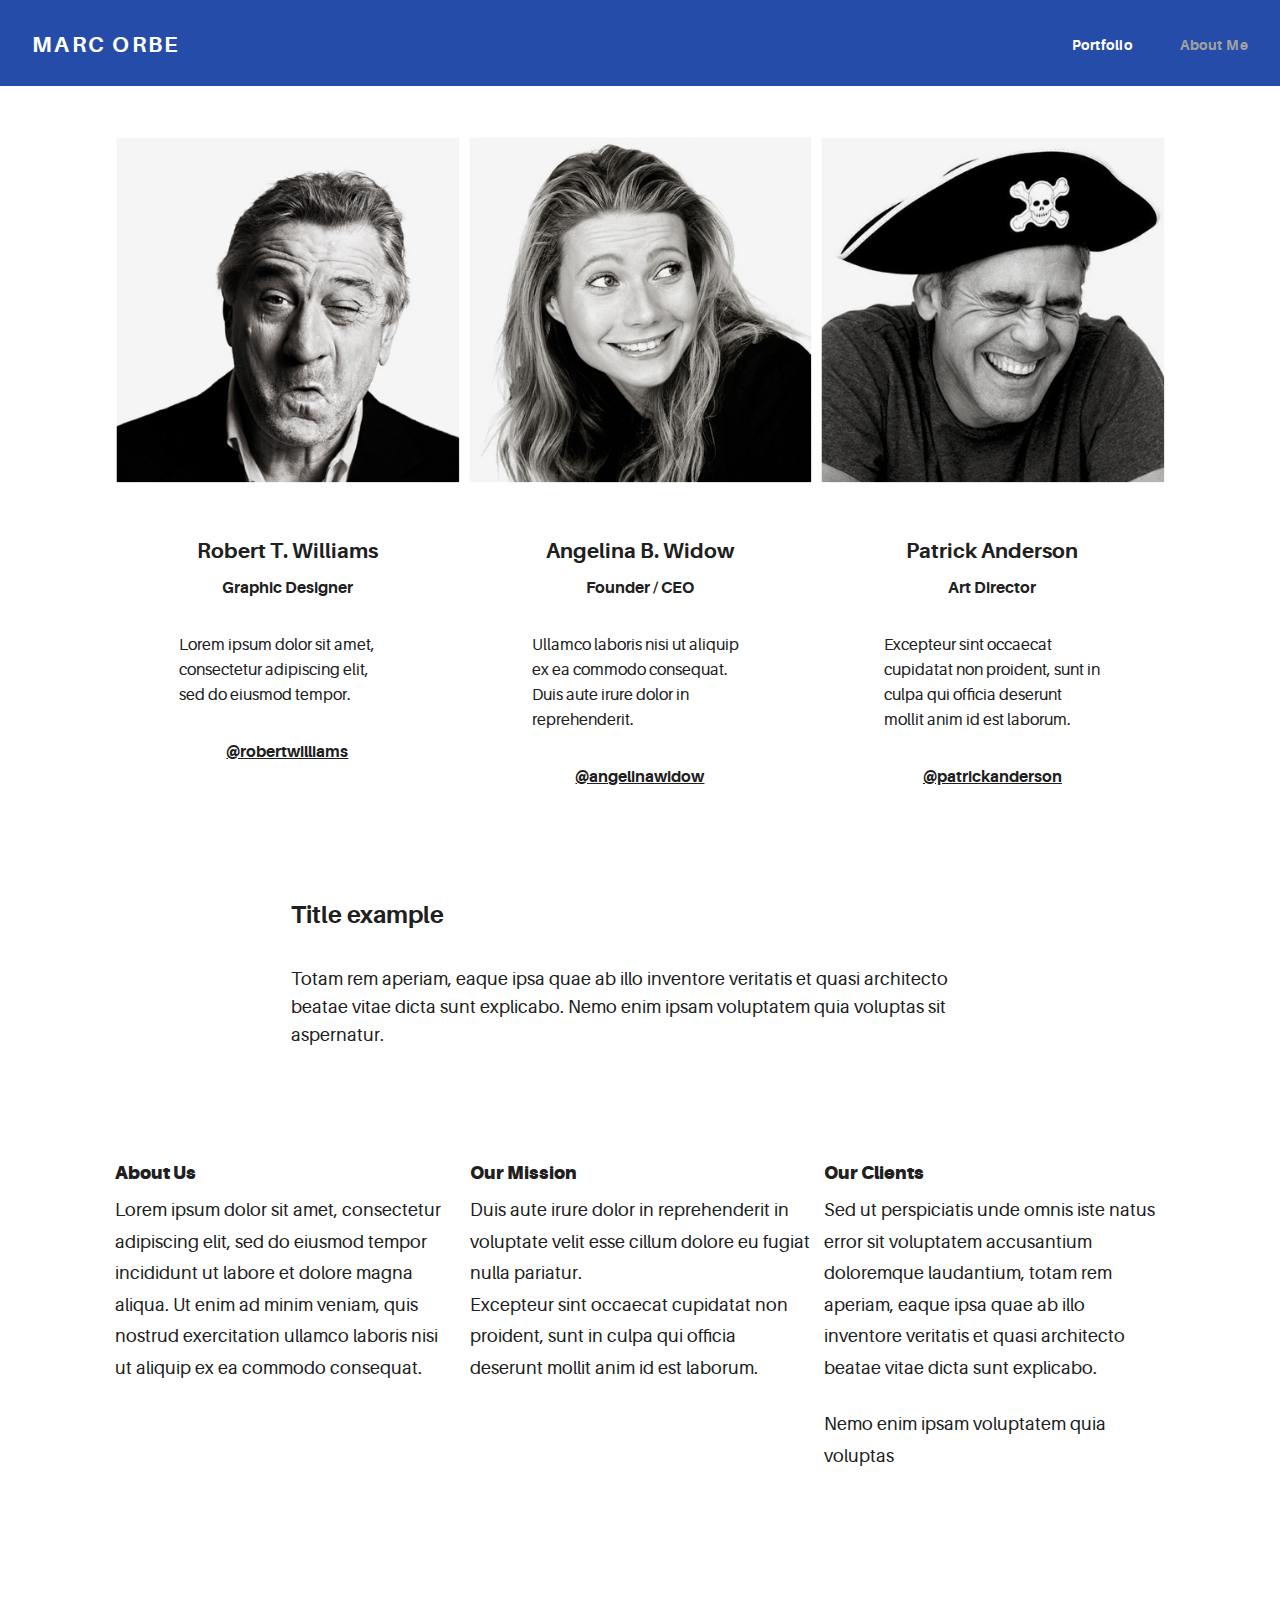
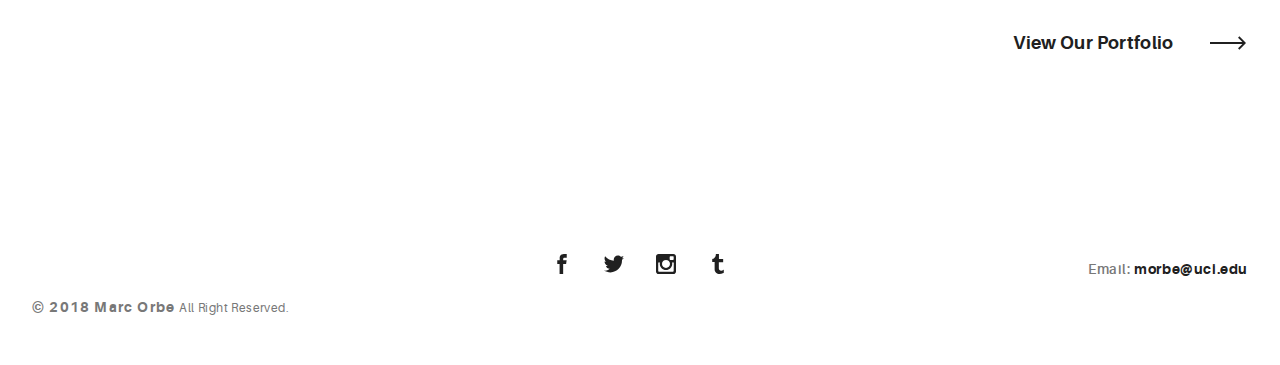
==== about-me.html @ 9903ba25 "bottom links" ====
<!DOCTYPE html>
<html>
  <head>
    <meta name="viewport" content="width=device-width, initial-scale=1.0">
    <meta charset="UTF-8">
    <title>Marc Orbe: UI/UX Designer</title>
    <link rel="icon" type="image/svg+xml" href="assets/img/urku-ico.svg">
    <link rel="stylesheet" href="assets/css/aurora-pack.min.css">
    <link rel="stylesheet" href="assets/css/aurora-theme-base.min.css">
    <link rel="stylesheet" href="assets/css/urku.css">
  </head>
  <body class="top-fixed">
    <header class="ae-container-fluid ae-container-fluid--full rk-header ">
      <input type="checkbox" id="mobile-menu" class="rk-mobile-menu">
      <label for="mobile-menu">
        <svg>
          <use xlink:href="assets/img/symbols.svg#bar"></use>
        </svg>
        <svg>
          <use xlink:href="assets/img/symbols.svg#bar"></use>
        </svg>
        <svg>
          <use xlink:href="assets/img/symbols.svg#bar"></use>
        </svg>
      </label>
      <div class="ae-container-fluid rk-topbar">
        <h1 class="rk-logo"><a href="index.html">Marc Orbe</sup></a></h1>
        <nav class="rk-navigation">
          <ul class="rk-menu">
            <li class="rk-menu__item"><a href="index.html" class="rk-menu__link">Portfolio</a>
            </li>
            
            <li class="active rk-menu__item"><a href="about-me.html" class="rk-menu__link">About Me</a>
            </li>

          
        </nav>
      </div>
    </header>
    <div class="ae-container-fluid ae-container-fluid--inner rk-main">
      <div class="ae-grid au-xs-ta-center au-mb-4">
        <div class="ae-grid__item item-lg-4 ae-kappa au-mb-3"><img src="assets/img/team-1.jpg" alt="" class="au-mb-3">
          <h5 class="ae-u-bolder au-mt-2">Robert T. Williams</h5>
          <p class="ae-u-bolder au-mb-3">Graphic Designer</p>
          <p class="au-lg-ta-left au-mb-3 au-pl-4 au-pr-4">Lorem ipsum dolor sit amet, consectetur adipiscing elit, sed do eiusmod tempor.</p><a href="#0" class="ae-u-bolder au-underline">@robertwilliams</a>
        </div>
        <div class="ae-grid__item item-lg-4 ae-kappa au-mb-3"><img src="assets/img/team-2.jpg" alt="" class="au-mb-3">
          <h5 class="ae-u-bolder au-mt-2">Angelina B. Widow</h5>
          <p class="ae-u-bolder au-mb-3">Founder / CEO</p>
          <p class="au-lg-ta-left au-mb-3 au-pl-4 au-pr-4">Ullamco laboris nisi ut aliquip ex ea commodo consequat. Duis aute irure dolor in reprehenderit.</p><a href="#0" class="ae-u-bolder au-underline">@angelinawidow</a>
        </div>
        <div class="ae-grid__item item-lg-4 ae-kappa au-mb-3"><img src="assets/img/team-3.jpg" alt="" class="au-mb-3">
          <h5 class="ae-u-bolder au-mt-2">Patrick Anderson</h5>
          <p class="ae-u-bolder au-mb-3">Art Director</p>
          <p class="au-lg-ta-left au-mb-3 au-pl-4 au-pr-4">Excepteur sint occaecat cupidatat non proident, sunt in culpa qui officia deserunt mollit anim id est laborum.</p><a href="#0" class="ae-u-bolder au-underline">@patrickanderson</a>
        </div>
      </div>
      <div class="ae-grid au-pt-2">
        <div class="ae-grid__item item-lg-8 item-lg--offset-2">
          <h4 class="ae-u-bolder">Title example</h4>
          <p>Totam rem aperiam, eaque ipsa quae ab illo inventore veritatis et quasi architecto beatae vitae dicta sunt explicabo. Nemo enim ipsam voluptatem quia voluptas sit aspernatur.</p>
        </div>
      </div>
      <div class="ae-grid ae-grid--alt au-xs-ptp-1">
        <div class="ae-grid__item--alt item-lg-4">
          <h6 class="ae-u-boldest">About Us</h6>
          <p class="au-lh-3">Lorem ipsum dolor sit amet, consectetur adipiscing elit, sed do eiusmod tempor incididunt ut labore et dolore magna aliqua. Ut enim ad minim veniam, quis nostrud exercitation ullamco laboris nisi ut aliquip ex ea commodo consequat. </p>
        </div>
        <div class="ae-grid__item--alt item-lg-4">
          <h6 class="ae-u-boldest">Our Mission</h6>
          <p class="au-lh-3">Duis aute irure dolor in reprehenderit in voluptate velit esse cillum dolore eu fugiat nulla pariatur. <br>Excepteur sint occaecat cupidatat non proident, sunt in culpa qui officia deserunt mollit anim id est laborum.</p>
        </div>
        <div class="ae-grid__item--alt item-lg-4">
          <h6 class="ae-u-boldest">Our Clients</h6>
          <p class="au-lh-3">Sed ut perspiciatis unde omnis iste natus error sit voluptatem accusantium doloremque laudantium, totam rem aperiam, eaque ipsa quae ab illo inventore veritatis et quasi architecto beatae vitae dicta sunt explicabo. </p>
          <p class="au-lh-3">Nemo enim ipsam voluptatem quia voluptas</p>
        </div>
      </div>
      <p class="au-flex au-pt-4 group-buttons"><a href="portfolio.html" class="au-mt-4 arrow-button arrow-button--right arrow-button--out">View Our Portfolio<span class="arrow-cont">
            <svg>
              <use xlink:href="assets/img/symbols.svg#arrow"></use>
            </svg></span></a></p>
    </div>
    <footer class="ae-container-fluid rk-footer ">
      <div class="ae-grid ae-grid--collapse">
        <div class="ae-grid__item item-lg-4 au-xs-ta-center au-lg-ta-left">
          <ul class="rk-menu rk-footer-menu">
            <li class="rk-menu__item"><a href="about-me.html" class="rk-menu__link">About Me</a>
            </li>
            <li class="rk-menu__item"><a href="contact.html" class="rk-menu__link">Contact</a>
            </li>
          </ul>
          <p class="rk-footer__text rk-footer__copy "> <span class="ae-u-bold">© </span><span class="ae-u-bolder">2018 Marc Orbe </span>All Right Reserved.</p>
        </div>
        <div class="ae-grid__item item-lg-4 au-xs-ta-center"><a href="#0" class="rk-social-btn ">
            <svg>
              <use xlink:href="assets/img/symbols.svg#icon-facebook"></use>
            </svg></a><a href="#0" class="rk-social-btn ">
            <svg>
              <use xlink:href="assets/img/symbols.svg#icon-twitter"></use>
            </svg></a><a href="#0" class="rk-social-btn ">
            <svg>
              <use xlink:href="assets/img/symbols.svg#icon-pinterest"></use>
            </svg></a><a href="#0" class="rk-social-btn ">
            <svg>
              <use xlink:href="assets/img/symbols.svg#icon-tumblr"></use>
            </svg></a></div>
        <div class="ae-grid__item item-lg-4 au-xs-ta-center au-lg-ta-right">
          <p class="rk-footer__text rk-footer__contact "> <span class="ae-u-bold">Email: </span><span class="ae-u-bolder"> <a href="#0" class="rk-dark-color ">morbe@uci.edu </a></span></p>
        </div>
      </div>
    </footer>
    <script src="assets/js/svg4everybody.min.js"></script>
    <script>svg4everybody();</script>
  </body>
</html>
---- assets/css/aurora-pack.min.css ----
.ae-container,.ae-container-fluid{margin-right:auto;margin-left:auto}hr,img{border:0}dfn,q,tfoot td{font-style:italic}pre,textarea{overflow:auto}td,textarea{vertical-align:top}.ae-container-fluid:after,.ae-container:after,.au-clearfix:after{clear:both}.au-xs-ta-left,caption,th{text-align:left}.ae-container-fluid:after,.ae-container-fluid:before,.ae-container:after,.ae-container:before{content:" ";display:table}html{box-sizing:border-box}*,:after,:before{box-sizing:inherit}.ae-container{padding-left:.25rem;padding-right:.25rem}@media (min-width:40em){.ae-container{max-width:40rem}}@media (min-width:52em){.ae-container{max-width:48.75rem}}@media (min-width:64em){.ae-container{max-width:62rem}}@media (min-width:75em){.ae-container{max-width:72.25rem}}@media (min-width:40em){.ae-container-fluid{max-width:88.88889em;width:95vw}.ae-container-fluid--inner{max-width:68.88889em;width:82vw}}.ae-container-fluid--full{max-width:100%;padding-left:0;padding-right:0;width:100%}@media (max-width:63.99em){.ae-container-fluid{padding-left:.25rem;padding-right:.25rem}}.ae-grid{display:-webkit-box;display:-webkit-flex;display:-ms-flexbox;display:flex;-webkit-flex-wrap:wrap;-ms-flex-wrap:wrap;flex-wrap:wrap;margin-left:-.25rem;margin-right:-.25rem}.ae-grid--alt{display:-webkit-box;display:-webkit-flex;display:-ms-flexbox;display:flex;-webkit-flex-wrap:wrap;-ms-flex-wrap:wrap;flex-wrap:wrap;margin-left:-.63832%;margin-right:-.63832%}@media (min-width:40em){.ae-grid--alt1{display:-webkit-box;display:-webkit-flex;display:-ms-flexbox;display:flex;-webkit-flex-wrap:wrap;-ms-flex-wrap:wrap;flex-wrap:wrap;margin-left:-7.65989%;margin-right:-7.65989%}.ae-grid--alt2,.ae-grid--alt3{display:-webkit-box;display:-webkit-flex;display:-ms-flexbox;-webkit-flex-wrap:wrap}.ae-grid--alt2{display:flex;-ms-flex-wrap:wrap;flex-wrap:wrap;margin-left:-3.82995%;margin-right:-3.82995%}.ae-grid--alt3{display:flex;-ms-flex-wrap:wrap;flex-wrap:wrap;margin-left:-2.5533%;margin-right:-2.5533%}.ae-grid--alt4,.ae-grid--alt5{display:-webkit-box;display:-webkit-flex;display:-ms-flexbox;-webkit-flex-wrap:wrap}.ae-grid--alt4{display:flex;-ms-flex-wrap:wrap;flex-wrap:wrap;margin-left:-1.91497%;margin-right:-1.91497%}.ae-grid--alt5{display:flex;-ms-flex-wrap:wrap;flex-wrap:wrap;margin-left:-1.53198%;margin-right:-1.53198%}.ae-grid--alt6,.ae-grid--alt7{display:-webkit-box;display:-webkit-flex;display:-ms-flexbox;-webkit-flex-wrap:wrap}.ae-grid--alt6{display:flex;-ms-flex-wrap:wrap;flex-wrap:wrap;margin-left:-1.27665%;margin-right:-1.27665%}.ae-grid--alt7{display:flex;-ms-flex-wrap:wrap;flex-wrap:wrap;margin-left:-1.09427%;margin-right:-1.09427%}.ae-grid--alt8,.ae-grid--alt9{display:-webkit-box;display:-webkit-flex;display:-ms-flexbox;-webkit-flex-wrap:wrap}.ae-grid--alt8{display:flex;-ms-flex-wrap:wrap;flex-wrap:wrap;margin-left:-.95749%;margin-right:-.95749%}.ae-grid--alt9{display:flex;-ms-flex-wrap:wrap;flex-wrap:wrap;margin-left:-.8511%;margin-right:-.8511%}.ae-grid--alt10{display:-webkit-box;display:-webkit-flex;display:-ms-flexbox;display:flex;-webkit-flex-wrap:wrap;-ms-flex-wrap:wrap;flex-wrap:wrap;margin-left:-.76599%;margin-right:-.76599%}}.ae-grid__item--alt{-webkit-box-flex:0;-webkit-flex:0 0 100%;-ms-flex:0 0 100%;flex:0 0 100%;min-height:1px;padding-left:.63832%;padding-right:.63832%;position:relative}@media (min-width:40em){.ae-grid__item--alt1{-webkit-box-flex:0;-webkit-flex:0 0 100%;-ms-flex:0 0 100%;flex:0 0 100%;min-height:1px;padding-left:7.65989%;padding-right:7.65989%;position:relative}.ae-grid__item--alt2{-webkit-box-flex:0;-webkit-flex:0 0 100%;-ms-flex:0 0 100%;flex:0 0 100%;min-height:1px;padding-left:3.82995%;padding-right:3.82995%;position:relative}.ae-grid__item--alt3{-webkit-box-flex:0;-webkit-flex:0 0 100%;-ms-flex:0 0 100%;flex:0 0 100%;min-height:1px;padding-left:2.5533%;padding-right:2.5533%;position:relative}.ae-grid__item--alt4,.ae-grid__item--alt5{-webkit-box-flex:0;min-height:1px;position:relative}.ae-grid__item--alt4{-webkit-flex:0 0 100%;-ms-flex:0 0 100%;flex:0 0 100%;padding-left:1.91497%;padding-right:1.91497%}.ae-grid__item--alt5{-webkit-flex:0 0 100%;-ms-flex:0 0 100%;flex:0 0 100%;padding-left:1.53198%;padding-right:1.53198%}.ae-grid__item--alt6{-webkit-box-flex:0;-webkit-flex:0 0 100%;-ms-flex:0 0 100%;flex:0 0 100%;min-height:1px;padding-left:1.27665%;padding-right:1.27665%;position:relative}.ae-grid__item--alt7{-webkit-box-flex:0;-webkit-flex:0 0 100%;-ms-flex:0 0 100%;flex:0 0 100%;min-height:1px;padding-left:1.09427%;padding-right:1.09427%;position:relative}.ae-grid__item--alt8,.ae-grid__item--alt9{-webkit-box-flex:0;min-height:1px;position:relative}.ae-grid__item--alt8{-webkit-flex:0 0 100%;-ms-flex:0 0 100%;flex:0 0 100%;padding-left:.95749%;padding-right:.95749%}.ae-grid__item--alt9{-webkit-flex:0 0 100%;-ms-flex:0 0 100%;flex:0 0 100%;padding-left:.8511%;padding-right:.8511%}.ae-grid__item--alt10{-webkit-box-flex:0;-webkit-flex:0 0 100%;-ms-flex:0 0 100%;flex:0 0 100%;min-height:1px;padding-left:.76599%;padding-right:.76599%;position:relative}}.ae-grid__item{-webkit-box-flex:0;-webkit-flex:0 0 100%;-ms-flex:0 0 100%;flex:0 0 100%;min-height:1px;padding-left:.25rem;padding-right:.25rem;position:relative;max-width:100%}.ae-grid--collapse>.ae-grid__item,.ae-grid--deepcollapse .ae-grid__item,.ae-grid__item--collapse{padding-left:0;padding-right:0}.item-xs--auto{-webkit-box-flex:1;-webkit-flex:1;-ms-flex:1;flex:1}.item-xs-1{-webkit-box-flex:0;-webkit-flex:0 0 8.33333%;-ms-flex:0 0 8.33333%;flex:0 0 8.33333%;max-width:8.33333%}.item-xs-2{-webkit-box-flex:0;-webkit-flex:0 0 16.66667%;-ms-flex:0 0 16.66667%;flex:0 0 16.66667%;max-width:16.66667%}.item-xs-3{-webkit-box-flex:0;-webkit-flex:0 0 25%;-ms-flex:0 0 25%;flex:0 0 25%;max-width:25%}.item-xs-4{-webkit-box-flex:0;-webkit-flex:0 0 33.33333%;-ms-flex:0 0 33.33333%;flex:0 0 33.33333%;max-width:33.33333%}.item-xs-5{-webkit-box-flex:0;-webkit-flex:0 0 41.66667%;-ms-flex:0 0 41.66667%;flex:0 0 41.66667%;max-width:41.66667%}.item-xs-6{-webkit-box-flex:0;-webkit-flex:0 0 50%;-ms-flex:0 0 50%;flex:0 0 50%;max-width:50%}.item-xs-7{-webkit-box-flex:0;-webkit-flex:0 0 58.33333%;-ms-flex:0 0 58.33333%;flex:0 0 58.33333%;max-width:58.33333%}.item-xs-8{-webkit-box-flex:0;-webkit-flex:0 0 66.66667%;-ms-flex:0 0 66.66667%;flex:0 0 66.66667%;max-width:66.66667%}.item-xs-9{-webkit-box-flex:0;-webkit-flex:0 0 75%;-ms-flex:0 0 75%;flex:0 0 75%;max-width:75%}.item-xs-10{-webkit-box-flex:0;-webkit-flex:0 0 83.33333%;-ms-flex:0 0 83.33333%;flex:0 0 83.33333%;max-width:83.33333%}.item-xs-11{-webkit-box-flex:0;-webkit-flex:0 0 91.66667%;-ms-flex:0 0 91.66667%;flex:0 0 91.66667%;max-width:91.66667%}.item-xs-12{-webkit-box-flex:0;-webkit-flex:0 0 100%;-ms-flex:0 0 100%;flex:0 0 100%;max-width:100%}.item-xs--pull-0{left:auto;right:auto}.item-xs--pull-1{left:auto;right:8.33333%}.item-xs--pull-2{left:auto;right:16.66667%}.item-xs--pull-3{left:auto;right:25%}.item-xs--pull-4{left:auto;right:33.33333%}.item-xs--pull-5{left:auto;right:41.66667%}.item-xs--pull-6{left:auto;right:50%}.item-xs--pull-7{left:auto;right:58.33333%}.item-xs--pull-8{left:auto;right:66.66667%}.item-xs--pull-9{left:auto;right:75%}.item-xs--pull-10{left:auto;right:83.33333%}.item-xs--pull-11{left:auto;right:91.66667%}.item-xs--pull-12{left:auto;right:100%}.item-xs--push-0{left:auto;right:auto}.item-xs--push-1{left:8.33333%;right:auto}.item-xs--push-2{left:16.66667%;right:auto}.item-xs--push-3{left:25%;right:auto}.item-xs--push-4{left:33.33333%;right:auto}.item-xs--push-5{left:41.66667%;right:auto}.item-xs--push-6{left:50%;right:auto}.item-xs--push-7{left:58.33333%;right:auto}.item-xs--push-8{left:66.66667%;right:auto}.item-xs--push-9{left:75%;right:auto}.item-xs--push-10{left:83.33333%;right:auto}.item-xs--push-11{left:91.66667%;right:auto}.item-xs--push-12{left:100%;right:auto}.item-xs--offset-0{margin-left:0}.item-xs--offset-1{margin-left:8.33333%}.item-xs--offset-2{margin-left:16.66667%}.item-xs--offset-3{margin-left:25%}.item-xs--offset-4{margin-left:33.33333%}.item-xs--offset-5{margin-left:41.66667%}.item-xs--offset-6{margin-left:50%}.item-xs--offset-7{margin-left:58.33333%}.item-xs--offset-8{margin-left:66.66667%}.item-xs--offset-9{margin-left:75%}.item-xs--offset-10{margin-left:83.33333%}.item-xs--offset-11{margin-left:91.66667%}.item-xs--offset-12{margin-left:100%}.item-xs--top{-webkit-align-self:flex-start;-ms-flex-item-align:start;align-self:flex-start}.item-xs--center{-webkit-align-self:center;-ms-flex-item-align:center;align-self:center}.item-xs--bottom{-webkit-align-self:flex-end;-ms-flex-item-align:end;align-self:flex-end}.items-xs--top{-webkit-box-align:start;-webkit-align-items:flex-start;-ms-flex-align:start;align-items:flex-start}.items-xs--center{-webkit-box-align:center;-webkit-align-items:center;-ms-flex-align:center;align-items:center}.items-xs--bottom{-webkit-box-align:end;-webkit-align-items:flex-end;-ms-flex-align:end;align-items:flex-end}.item-xs--start{-webkit-box-ordinal-group:0;-webkit-order:-1;-ms-flex-order:-1;order:-1}.item-xs--end{-webkit-box-ordinal-group:14;-webkit-order:13;-ms-flex-order:13;order:13}.item-xs--order-1{-webkit-box-ordinal-group:2;-webkit-order:1;-ms-flex-order:1;order:1}.item-xs--order-2{-webkit-box-ordinal-group:3;-webkit-order:2;-ms-flex-order:2;order:2}.item-xs--order-3{-webkit-box-ordinal-group:4;-webkit-order:3;-ms-flex-order:3;order:3}.item-xs--order-4{-webkit-box-ordinal-group:5;-webkit-order:4;-ms-flex-order:4;order:4}.item-xs--order-5{-webkit-box-ordinal-group:6;-webkit-order:5;-ms-flex-order:5;order:5}.item-xs--order-6{-webkit-box-ordinal-group:7;-webkit-order:6;-ms-flex-order:6;order:6}.item-xs--order-7{-webkit-box-ordinal-group:8;-webkit-order:7;-ms-flex-order:7;order:7}.item-xs--order-8{-webkit-box-ordinal-group:9;-webkit-order:8;-ms-flex-order:8;order:8}.item-xs--order-9{-webkit-box-ordinal-group:10;-webkit-order:9;-ms-flex-order:9;order:9}.item-xs--order-10{-webkit-box-ordinal-group:11;-webkit-order:10;-ms-flex-order:10;order:10}.item-xs--order-11{-webkit-box-ordinal-group:12;-webkit-order:11;-ms-flex-order:11;order:11}.item-xs--order-12{-webkit-box-ordinal-group:13;-webkit-order:12;-ms-flex-order:12;order:12}@media (min-width:40em){.item-sm--auto{-webkit-box-flex:1;-webkit-flex:1;-ms-flex:1;flex:1}.item-sm-1{-webkit-box-flex:0;-webkit-flex:0 0 8.33333%;-ms-flex:0 0 8.33333%;flex:0 0 8.33333%;max-width:8.33333%}.item-sm-2{-webkit-box-flex:0;-webkit-flex:0 0 16.66667%;-ms-flex:0 0 16.66667%;flex:0 0 16.66667%;max-width:16.66667%}.item-sm-3{-webkit-box-flex:0;-webkit-flex:0 0 25%;-ms-flex:0 0 25%;flex:0 0 25%;max-width:25%}.item-sm-4{-webkit-box-flex:0;-webkit-flex:0 0 33.33333%;-ms-flex:0 0 33.33333%;flex:0 0 33.33333%;max-width:33.33333%}.item-sm-5{-webkit-box-flex:0;-webkit-flex:0 0 41.66667%;-ms-flex:0 0 41.66667%;flex:0 0 41.66667%;max-width:41.66667%}.item-sm-6{-webkit-box-flex:0;-webkit-flex:0 0 50%;-ms-flex:0 0 50%;flex:0 0 50%;max-width:50%}.item-sm-7{-webkit-box-flex:0;-webkit-flex:0 0 58.33333%;-ms-flex:0 0 58.33333%;flex:0 0 58.33333%;max-width:58.33333%}.item-sm-8{-webkit-box-flex:0;-webkit-flex:0 0 66.66667%;-ms-flex:0 0 66.66667%;flex:0 0 66.66667%;max-width:66.66667%}.item-sm-9{-webkit-box-flex:0;-webkit-flex:0 0 75%;-ms-flex:0 0 75%;flex:0 0 75%;max-width:75%}.item-sm-10{-webkit-box-flex:0;-webkit-flex:0 0 83.33333%;-ms-flex:0 0 83.33333%;flex:0 0 83.33333%;max-width:83.33333%}.item-sm-11{-webkit-box-flex:0;-webkit-flex:0 0 91.66667%;-ms-flex:0 0 91.66667%;flex:0 0 91.66667%;max-width:91.66667%}.item-sm-12{-webkit-box-flex:0;-webkit-flex:0 0 100%;-ms-flex:0 0 100%;flex:0 0 100%;max-width:100%}.item-sm--pull-0{left:auto;right:auto}.item-sm--pull-1{left:auto;right:8.33333%}.item-sm--pull-2{left:auto;right:16.66667%}.item-sm--pull-3{left:auto;right:25%}.item-sm--pull-4{left:auto;right:33.33333%}.item-sm--pull-5{left:auto;right:41.66667%}.item-sm--pull-6{left:auto;right:50%}.item-sm--pull-7{left:auto;right:58.33333%}.item-sm--pull-8{left:auto;right:66.66667%}.item-sm--pull-9{left:auto;right:75%}.item-sm--pull-10{left:auto;right:83.33333%}.item-sm--pull-11{left:auto;right:91.66667%}.item-sm--pull-12{left:auto;right:100%}.item-sm--push-0{left:auto;right:auto}.item-sm--push-1{left:8.33333%;right:auto}.item-sm--push-2{left:16.66667%;right:auto}.item-sm--push-3{left:25%;right:auto}.item-sm--push-4{left:33.33333%;right:auto}.item-sm--push-5{left:41.66667%;right:auto}.item-sm--push-6{left:50%;right:auto}.item-sm--push-7{left:58.33333%;right:auto}.item-sm--push-8{left:66.66667%;right:auto}.item-sm--push-9{left:75%;right:auto}.item-sm--push-10{left:83.33333%;right:auto}.item-sm--push-11{left:91.66667%;right:auto}.item-sm--push-12{left:100%;right:auto}.item-sm--offset-0{margin-left:0}.item-sm--offset-1{margin-left:8.33333%}.item-sm--offset-2{margin-left:16.66667%}.item-sm--offset-3{margin-left:25%}.item-sm--offset-4{margin-left:33.33333%}.item-sm--offset-5{margin-left:41.66667%}.item-sm--offset-6{margin-left:50%}.item-sm--offset-7{margin-left:58.33333%}.item-sm--offset-8{margin-left:66.66667%}.item-sm--offset-9{margin-left:75%}.item-sm--offset-10{margin-left:83.33333%}.item-sm--offset-11{margin-left:91.66667%}.item-sm--offset-12{margin-left:100%}.item-sm--top{-webkit-align-self:flex-start;-ms-flex-item-align:start;align-self:flex-start}.item-sm--center{-webkit-align-self:center;-ms-flex-item-align:center;align-self:center}.item-sm--bottom{-webkit-align-self:flex-end;-ms-flex-item-align:end;align-self:flex-end}.items-sm--top{-webkit-box-align:start;-webkit-align-items:flex-start;-ms-flex-align:start;align-items:flex-start}.items-sm--center{-webkit-box-align:center;-webkit-align-items:center;-ms-flex-align:center;align-items:center}.items-sm--bottom{-webkit-box-align:end;-webkit-align-items:flex-end;-ms-flex-align:end;align-items:flex-end}.item-sm--start{-webkit-box-ordinal-group:0;-webkit-order:-1;-ms-flex-order:-1;order:-1}.item-sm--end{-webkit-box-ordinal-group:14;-webkit-order:13;-ms-flex-order:13;order:13}.item-sm--order-1{-webkit-box-ordinal-group:2;-webkit-order:1;-ms-flex-order:1;order:1}.item-sm--order-2{-webkit-box-ordinal-group:3;-webkit-order:2;-ms-flex-order:2;order:2}.item-sm--order-3{-webkit-box-ordinal-group:4;-webkit-order:3;-ms-flex-order:3;order:3}.item-sm--order-4{-webkit-box-ordinal-group:5;-webkit-order:4;-ms-flex-order:4;order:4}.item-sm--order-5{-webkit-box-ordinal-group:6;-webkit-order:5;-ms-flex-order:5;order:5}.item-sm--order-6{-webkit-box-ordinal-group:7;-webkit-order:6;-ms-flex-order:6;order:6}.item-sm--order-7{-webkit-box-ordinal-group:8;-webkit-order:7;-ms-flex-order:7;order:7}.item-sm--order-8{-webkit-box-ordinal-group:9;-webkit-order:8;-ms-flex-order:8;order:8}.item-sm--order-9{-webkit-box-ordinal-group:10;-webkit-order:9;-ms-flex-order:9;order:9}.item-sm--order-10{-webkit-box-ordinal-group:11;-webkit-order:10;-ms-flex-order:10;order:10}.item-sm--order-11{-webkit-box-ordinal-group:12;-webkit-order:11;-ms-flex-order:11;order:11}.item-sm--order-12{-webkit-box-ordinal-group:13;-webkit-order:12;-ms-flex-order:12;order:12}}@media (min-width:52em){.item-md--auto{-webkit-box-flex:1;-webkit-flex:1;-ms-flex:1;flex:1}.item-md-1{-webkit-box-flex:0;-webkit-flex:0 0 8.33333%;-ms-flex:0 0 8.33333%;flex:0 0 8.33333%;max-width:8.33333%}.item-md-2{-webkit-box-flex:0;-webkit-flex:0 0 16.66667%;-ms-flex:0 0 16.66667%;flex:0 0 16.66667%;max-width:16.66667%}.item-md-3{-webkit-box-flex:0;-webkit-flex:0 0 25%;-ms-flex:0 0 25%;flex:0 0 25%;max-width:25%}.item-md-4{-webkit-box-flex:0;-webkit-flex:0 0 33.33333%;-ms-flex:0 0 33.33333%;flex:0 0 33.33333%;max-width:33.33333%}.item-md-5{-webkit-box-flex:0;-webkit-flex:0 0 41.66667%;-ms-flex:0 0 41.66667%;flex:0 0 41.66667%;max-width:41.66667%}.item-md-6{-webkit-box-flex:0;-webkit-flex:0 0 50%;-ms-flex:0 0 50%;flex:0 0 50%;max-width:50%}.item-md-7{-webkit-box-flex:0;-webkit-flex:0 0 58.33333%;-ms-flex:0 0 58.33333%;flex:0 0 58.33333%;max-width:58.33333%}.item-md-8{-webkit-box-flex:0;-webkit-flex:0 0 66.66667%;-ms-flex:0 0 66.66667%;flex:0 0 66.66667%;max-width:66.66667%}.item-md-9{-webkit-box-flex:0;-webkit-flex:0 0 75%;-ms-flex:0 0 75%;flex:0 0 75%;max-width:75%}.item-md-10{-webkit-box-flex:0;-webkit-flex:0 0 83.33333%;-ms-flex:0 0 83.33333%;flex:0 0 83.33333%;max-width:83.33333%}.item-md-11{-webkit-box-flex:0;-webkit-flex:0 0 91.66667%;-ms-flex:0 0 91.66667%;flex:0 0 91.66667%;max-width:91.66667%}.item-md-12{-webkit-box-flex:0;-webkit-flex:0 0 100%;-ms-flex:0 0 100%;flex:0 0 100%;max-width:100%}.item-md--pull-0{left:auto;right:auto}.item-md--pull-1{left:auto;right:8.33333%}.item-md--pull-2{left:auto;right:16.66667%}.item-md--pull-3{left:auto;right:25%}.item-md--pull-4{left:auto;right:33.33333%}.item-md--pull-5{left:auto;right:41.66667%}.item-md--pull-6{left:auto;right:50%}.item-md--pull-7{left:auto;right:58.33333%}.item-md--pull-8{left:auto;right:66.66667%}.item-md--pull-9{left:auto;right:75%}.item-md--pull-10{left:auto;right:83.33333%}.item-md--pull-11{left:auto;right:91.66667%}.item-md--pull-12{left:auto;right:100%}.item-md--push-0{left:auto;right:auto}.item-md--push-1{left:8.33333%;right:auto}.item-md--push-2{left:16.66667%;right:auto}.item-md--push-3{left:25%;right:auto}.item-md--push-4{left:33.33333%;right:auto}.item-md--push-5{left:41.66667%;right:auto}.item-md--push-6{left:50%;right:auto}.item-md--push-7{left:58.33333%;right:auto}.item-md--push-8{left:66.66667%;right:auto}.item-md--push-9{left:75%;right:auto}.item-md--push-10{left:83.33333%;right:auto}.item-md--push-11{left:91.66667%;right:auto}.item-md--push-12{left:100%;right:auto}.item-md--offset-0{margin-left:0}.item-md--offset-1{margin-left:8.33333%}.item-md--offset-2{margin-left:16.66667%}.item-md--offset-3{margin-left:25%}.item-md--offset-4{margin-left:33.33333%}.item-md--offset-5{margin-left:41.66667%}.item-md--offset-6{margin-left:50%}.item-md--offset-7{margin-left:58.33333%}.item-md--offset-8{margin-left:66.66667%}.item-md--offset-9{margin-left:75%}.item-md--offset-10{margin-left:83.33333%}.item-md--offset-11{margin-left:91.66667%}.item-md--offset-12{margin-left:100%}.item-md--top{-webkit-align-self:flex-start;-ms-flex-item-align:start;align-self:flex-start}.item-md--center{-webkit-align-self:center;-ms-flex-item-align:center;align-self:center}.item-md--bottom{-webkit-align-self:flex-end;-ms-flex-item-align:end;align-self:flex-end}.items-md--top{-webkit-box-align:start;-webkit-align-items:flex-start;-ms-flex-align:start;align-items:flex-start}.items-md--center{-webkit-box-align:center;-webkit-align-items:center;-ms-flex-align:center;align-items:center}.items-md--bottom{-webkit-box-align:end;-webkit-align-items:flex-end;-ms-flex-align:end;align-items:flex-end}.item-md--start{-webkit-box-ordinal-group:0;-webkit-order:-1;-ms-flex-order:-1;order:-1}.item-md--end{-webkit-box-ordinal-group:14;-webkit-order:13;-ms-flex-order:13;order:13}.item-md--order-1{-webkit-box-ordinal-group:2;-webkit-order:1;-ms-flex-order:1;order:1}.item-md--order-2{-webkit-box-ordinal-group:3;-webkit-order:2;-ms-flex-order:2;order:2}.item-md--order-3{-webkit-box-ordinal-group:4;-webkit-order:3;-ms-flex-order:3;order:3}.item-md--order-4{-webkit-box-ordinal-group:5;-webkit-order:4;-ms-flex-order:4;order:4}.item-md--order-5{-webkit-box-ordinal-group:6;-webkit-order:5;-ms-flex-order:5;order:5}.item-md--order-6{-webkit-box-ordinal-group:7;-webkit-order:6;-ms-flex-order:6;order:6}.item-md--order-7{-webkit-box-ordinal-group:8;-webkit-order:7;-ms-flex-order:7;order:7}.item-md--order-8{-webkit-box-ordinal-group:9;-webkit-order:8;-ms-flex-order:8;order:8}.item-md--order-9{-webkit-box-ordinal-group:10;-webkit-order:9;-ms-flex-order:9;order:9}.item-md--order-10{-webkit-box-ordinal-group:11;-webkit-order:10;-ms-flex-order:10;order:10}.item-md--order-11{-webkit-box-ordinal-group:12;-webkit-order:11;-ms-flex-order:11;order:11}.item-md--order-12{-webkit-box-ordinal-group:13;-webkit-order:12;-ms-flex-order:12;order:12}}@media (min-width:64em){.item-lg--auto{-webkit-box-flex:1;-webkit-flex:1;-ms-flex:1;flex:1}.item-lg-1{-webkit-box-flex:0;-webkit-flex:0 0 8.33333%;-ms-flex:0 0 8.33333%;flex:0 0 8.33333%;max-width:8.33333%}.item-lg-2{-webkit-box-flex:0;-webkit-flex:0 0 16.66667%;-ms-flex:0 0 16.66667%;flex:0 0 16.66667%;max-width:16.66667%}.item-lg-3{-webkit-box-flex:0;-webkit-flex:0 0 25%;-ms-flex:0 0 25%;flex:0 0 25%;max-width:25%}.item-lg-4{-webkit-box-flex:0;-webkit-flex:0 0 33.33333%;-ms-flex:0 0 33.33333%;flex:0 0 33.33333%;max-width:33.33333%}.item-lg-5{-webkit-box-flex:0;-webkit-flex:0 0 41.66667%;-ms-flex:0 0 41.66667%;flex:0 0 41.66667%;max-width:41.66667%}.item-lg-6{-webkit-box-flex:0;-webkit-flex:0 0 50%;-ms-flex:0 0 50%;flex:0 0 50%;max-width:50%}.item-lg-7{-webkit-box-flex:0;-webkit-flex:0 0 58.33333%;-ms-flex:0 0 58.33333%;flex:0 0 58.33333%;max-width:58.33333%}.item-lg-8{-webkit-box-flex:0;-webkit-flex:0 0 66.66667%;-ms-flex:0 0 66.66667%;flex:0 0 66.66667%;max-width:66.66667%}.item-lg-9{-webkit-box-flex:0;-webkit-flex:0 0 75%;-ms-flex:0 0 75%;flex:0 0 75%;max-width:75%}.item-lg-10{-webkit-box-flex:0;-webkit-flex:0 0 83.33333%;-ms-flex:0 0 83.33333%;flex:0 0 83.33333%;max-width:83.33333%}.item-lg-11{-webkit-box-flex:0;-webkit-flex:0 0 91.66667%;-ms-flex:0 0 91.66667%;flex:0 0 91.66667%;max-width:91.66667%}.item-lg-12{-webkit-box-flex:0;-webkit-flex:0 0 100%;-ms-flex:0 0 100%;flex:0 0 100%;max-width:100%}.item-lg--pull-0{left:auto;right:auto}.item-lg--pull-1{left:auto;right:8.33333%}.item-lg--pull-2{left:auto;right:16.66667%}.item-lg--pull-3{left:auto;right:25%}.item-lg--pull-4{left:auto;right:33.33333%}.item-lg--pull-5{left:auto;right:41.66667%}.item-lg--pull-6{left:auto;right:50%}.item-lg--pull-7{left:auto;right:58.33333%}.item-lg--pull-8{left:auto;right:66.66667%}.item-lg--pull-9{left:auto;right:75%}.item-lg--pull-10{left:auto;right:83.33333%}.item-lg--pull-11{left:auto;right:91.66667%}.item-lg--pull-12{left:auto;right:100%}.item-lg--push-0{left:auto;right:auto}.item-lg--push-1{left:8.33333%;right:auto}.item-lg--push-2{left:16.66667%;right:auto}.item-lg--push-3{left:25%;right:auto}.item-lg--push-4{left:33.33333%;right:auto}.item-lg--push-5{left:41.66667%;right:auto}.item-lg--push-6{left:50%;right:auto}.item-lg--push-7{left:58.33333%;right:auto}.item-lg--push-8{left:66.66667%;right:auto}.item-lg--push-9{left:75%;right:auto}.item-lg--push-10{left:83.33333%;right:auto}.item-lg--push-11{left:91.66667%;right:auto}.item-lg--push-12{left:100%;right:auto}.item-lg--offset-0{margin-left:0}.item-lg--offset-1{margin-left:8.33333%}.item-lg--offset-2{margin-left:16.66667%}.item-lg--offset-3{margin-left:25%}.item-lg--offset-4{margin-left:33.33333%}.item-lg--offset-5{margin-left:41.66667%}.item-lg--offset-6{margin-left:50%}.item-lg--offset-7{margin-left:58.33333%}.item-lg--offset-8{margin-left:66.66667%}.item-lg--offset-9{margin-left:75%}.item-lg--offset-10{margin-left:83.33333%}.item-lg--offset-11{margin-left:91.66667%}.item-lg--offset-12{margin-left:100%}.item-lg--top{-webkit-align-self:flex-start;-ms-flex-item-align:start;align-self:flex-start}.item-lg--center{-webkit-align-self:center;-ms-flex-item-align:center;align-self:center}.item-lg--bottom{-webkit-align-self:flex-end;-ms-flex-item-align:end;align-self:flex-end}.items-lg--top{-webkit-box-align:start;-webkit-align-items:flex-start;-ms-flex-align:start;align-items:flex-start}.items-lg--center{-webkit-box-align:center;-webkit-align-items:center;-ms-flex-align:center;align-items:center}.items-lg--bottom{-webkit-box-align:end;-webkit-align-items:flex-end;-ms-flex-align:end;align-items:flex-end}.item-lg--start{-webkit-box-ordinal-group:0;-webkit-order:-1;-ms-flex-order:-1;order:-1}.item-lg--end{-webkit-box-ordinal-group:14;-webkit-order:13;-ms-flex-order:13;order:13}.item-lg--order-1{-webkit-box-ordinal-group:2;-webkit-order:1;-ms-flex-order:1;order:1}.item-lg--order-2{-webkit-box-ordinal-group:3;-webkit-order:2;-ms-flex-order:2;order:2}.item-lg--order-3{-webkit-box-ordinal-group:4;-webkit-order:3;-ms-flex-order:3;order:3}.item-lg--order-4{-webkit-box-ordinal-group:5;-webkit-order:4;-ms-flex-order:4;order:4}.item-lg--order-5{-webkit-box-ordinal-group:6;-webkit-order:5;-ms-flex-order:5;order:5}.item-lg--order-6{-webkit-box-ordinal-group:7;-webkit-order:6;-ms-flex-order:6;order:6}.item-lg--order-7{-webkit-box-ordinal-group:8;-webkit-order:7;-ms-flex-order:7;order:7}.item-lg--order-8{-webkit-box-ordinal-group:9;-webkit-order:8;-ms-flex-order:8;order:8}.item-lg--order-9{-webkit-box-ordinal-group:10;-webkit-order:9;-ms-flex-order:9;order:9}.item-lg--order-10{-webkit-box-ordinal-group:11;-webkit-order:10;-ms-flex-order:10;order:10}.item-lg--order-11{-webkit-box-ordinal-group:12;-webkit-order:11;-ms-flex-order:11;order:11}.item-lg--order-12{-webkit-box-ordinal-group:13;-webkit-order:12;-ms-flex-order:12;order:12}}@media (min-width:75em){.item-xl--auto{-webkit-box-flex:1;-webkit-flex:1;-ms-flex:1;flex:1}.item-xl-1{-webkit-box-flex:0;-webkit-flex:0 0 8.33333%;-ms-flex:0 0 8.33333%;flex:0 0 8.33333%;max-width:8.33333%}.item-xl-2{-webkit-box-flex:0;-webkit-flex:0 0 16.66667%;-ms-flex:0 0 16.66667%;flex:0 0 16.66667%;max-width:16.66667%}.item-xl-3{-webkit-box-flex:0;-webkit-flex:0 0 25%;-ms-flex:0 0 25%;flex:0 0 25%;max-width:25%}.item-xl-4{-webkit-box-flex:0;-webkit-flex:0 0 33.33333%;-ms-flex:0 0 33.33333%;flex:0 0 33.33333%;max-width:33.33333%}.item-xl-5{-webkit-box-flex:0;-webkit-flex:0 0 41.66667%;-ms-flex:0 0 41.66667%;flex:0 0 41.66667%;max-width:41.66667%}.item-xl-6{-webkit-box-flex:0;-webkit-flex:0 0 50%;-ms-flex:0 0 50%;flex:0 0 50%;max-width:50%}.item-xl-7{-webkit-box-flex:0;-webkit-flex:0 0 58.33333%;-ms-flex:0 0 58.33333%;flex:0 0 58.33333%;max-width:58.33333%}.item-xl-8{-webkit-box-flex:0;-webkit-flex:0 0 66.66667%;-ms-flex:0 0 66.66667%;flex:0 0 66.66667%;max-width:66.66667%}.item-xl-9{-webkit-box-flex:0;-webkit-flex:0 0 75%;-ms-flex:0 0 75%;flex:0 0 75%;max-width:75%}.item-xl-10{-webkit-box-flex:0;-webkit-flex:0 0 83.33333%;-ms-flex:0 0 83.33333%;flex:0 0 83.33333%;max-width:83.33333%}.item-xl-11{-webkit-box-flex:0;-webkit-flex:0 0 91.66667%;-ms-flex:0 0 91.66667%;flex:0 0 91.66667%;max-width:91.66667%}.item-xl-12{-webkit-box-flex:0;-webkit-flex:0 0 100%;-ms-flex:0 0 100%;flex:0 0 100%;max-width:100%}.item-xl--pull-0{left:auto;right:auto}.item-xl--pull-1{left:auto;right:8.33333%}.item-xl--pull-2{left:auto;right:16.66667%}.item-xl--pull-3{left:auto;right:25%}.item-xl--pull-4{left:auto;right:33.33333%}.item-xl--pull-5{left:auto;right:41.66667%}.item-xl--pull-6{left:auto;right:50%}.item-xl--pull-7{left:auto;right:58.33333%}.item-xl--pull-8{left:auto;right:66.66667%}.item-xl--pull-9{left:auto;right:75%}.item-xl--pull-10{left:auto;right:83.33333%}.item-xl--pull-11{left:auto;right:91.66667%}.item-xl--pull-12{left:auto;right:100%}.item-xl--push-0{left:auto;right:auto}.item-xl--push-1{left:8.33333%;right:auto}.item-xl--push-2{left:16.66667%;right:auto}.item-xl--push-3{left:25%;right:auto}.item-xl--push-4{left:33.33333%;right:auto}.item-xl--push-5{left:41.66667%;right:auto}.item-xl--push-6{left:50%;right:auto}.item-xl--push-7{left:58.33333%;right:auto}.item-xl--push-8{left:66.66667%;right:auto}.item-xl--push-9{left:75%;right:auto}.item-xl--push-10{left:83.33333%;right:auto}.item-xl--push-11{left:91.66667%;right:auto}.item-xl--push-12{left:100%;right:auto}.item-xl--offset-0{margin-left:0}.item-xl--offset-1{margin-left:8.33333%}.item-xl--offset-2{margin-left:16.66667%}.item-xl--offset-3{margin-left:25%}.item-xl--offset-4{margin-left:33.33333%}.item-xl--offset-5{margin-left:41.66667%}.item-xl--offset-6{margin-left:50%}.item-xl--offset-7{margin-left:58.33333%}.item-xl--offset-8{margin-left:66.66667%}.item-xl--offset-9{margin-left:75%}.item-xl--offset-10{margin-left:83.33333%}.item-xl--offset-11{margin-left:91.66667%}.item-xl--offset-12{margin-left:100%}.item-xl--top{-webkit-align-self:flex-start;-ms-flex-item-align:start;align-self:flex-start}.item-xl--center{-webkit-align-self:center;-ms-flex-item-align:center;align-self:center}.item-xl--bottom{-webkit-align-self:flex-end;-ms-flex-item-align:end;align-self:flex-end}.items-xl--top{-webkit-box-align:start;-webkit-align-items:flex-start;-ms-flex-align:start;align-items:flex-start}.items-xl--center{-webkit-box-align:center;-webkit-align-items:center;-ms-flex-align:center;align-items:center}.items-xl--bottom{-webkit-box-align:end;-webkit-align-items:flex-end;-ms-flex-align:end;align-items:flex-end}.item-xl--start{-webkit-box-ordinal-group:0;-webkit-order:-1;-ms-flex-order:-1;order:-1}.item-xl--end{-webkit-box-ordinal-group:14;-webkit-order:13;-ms-flex-order:13;order:13}.item-xl--order-1{-webkit-box-ordinal-group:2;-webkit-order:1;-ms-flex-order:1;order:1}.item-xl--order-2{-webkit-box-ordinal-group:3;-webkit-order:2;-ms-flex-order:2;order:2}.item-xl--order-3{-webkit-box-ordinal-group:4;-webkit-order:3;-ms-flex-order:3;order:3}.item-xl--order-4{-webkit-box-ordinal-group:5;-webkit-order:4;-ms-flex-order:4;order:4}.item-xl--order-5{-webkit-box-ordinal-group:6;-webkit-order:5;-ms-flex-order:5;order:5}.item-xl--order-6{-webkit-box-ordinal-group:7;-webkit-order:6;-ms-flex-order:6;order:6}.item-xl--order-7{-webkit-box-ordinal-group:8;-webkit-order:7;-ms-flex-order:7;order:7}.item-xl--order-8{-webkit-box-ordinal-group:9;-webkit-order:8;-ms-flex-order:8;order:8}.item-xl--order-9{-webkit-box-ordinal-group:10;-webkit-order:9;-ms-flex-order:9;order:9}.item-xl--order-10{-webkit-box-ordinal-group:11;-webkit-order:10;-ms-flex-order:10;order:10}.item-xl--order-11{-webkit-box-ordinal-group:12;-webkit-order:11;-ms-flex-order:11;order:11}.item-xl--order-12{-webkit-box-ordinal-group:13;-webkit-order:12;-ms-flex-order:12;order:12}}.au-mw-full,img,table{max-width:100%}.ae-masonry{-webkit-column-gap:.5rem;-moz-column-gap:.5rem;column-gap:.5rem}.ae-masonry__item{display:inline-block;margin:0 0 .125rem;width:100%}.ae-grid--collapse,.ae-grid--deepcollapse,.ae-grid--deepcollapse .ae-grid{margin-left:0;margin-right:0}.ae-masonry-xs-1{-webkit-column-count:1;-moz-column-count:1;column-count:1}.ae-masonry-xs-2{-webkit-column-count:2;-moz-column-count:2;column-count:2}.ae-masonry-xs-3{-webkit-column-count:3;-moz-column-count:3;column-count:3}.ae-masonry-xs-4{-webkit-column-count:4;-moz-column-count:4;column-count:4}.ae-masonry-xs-5{-webkit-column-count:5;-moz-column-count:5;column-count:5}.ae-masonry-xs-6{-webkit-column-count:6;-moz-column-count:6;column-count:6}.ae-masonry-xs-7{-webkit-column-count:7;-moz-column-count:7;column-count:7}.ae-masonry-xs-8{-webkit-column-count:8;-moz-column-count:8;column-count:8}.ae-masonry-xs-9{-webkit-column-count:9;-moz-column-count:9;column-count:9}.ae-masonry-xs-10{-webkit-column-count:10;-moz-column-count:10;column-count:10}.ae-masonry-xs-11{-webkit-column-count:11;-moz-column-count:11;column-count:11}.ae-masonry-xs-12{-webkit-column-count:12;-moz-column-count:12;column-count:12}.ae-grid--reverse{-webkit-box-orient:horizontal;-webkit-box-direction:reverse;-webkit-flex-direction:row-reverse;-ms-flex-direction:row-reverse;flex-direction:row-reverse}.ae-grid--column{-webkit-box-orient:vertical;-webkit-box-direction:normal;-webkit-flex-direction:column;-ms-flex-direction:column;flex-direction:column}.ae-grid--column-reverse{-webkit-box-orient:vertical;-webkit-box-direction:reverse;-webkit-flex-direction:column-reverse;-ms-flex-direction:column-reverse;flex-direction:column-reverse}.ae-grid--column,.ae-grid--column-reverse{margin-bottom:-.25rem;margin-top:-.25rem}p,pre{margin-top:0}.ae-grid--column-reverse>.ae-grid__item,.ae-grid--column>.ae-grid__item{-webkit-box-flex:0;-webkit-flex:none;-ms-flex:none;flex:none;padding-bottom:.25rem;padding-top:.25rem}.ae-grid--deep-equal-height .ae-grid__item,.ae-grid--equal-height .ae-grid__item{display:-webkit-box;display:-webkit-flex;display:-ms-flexbox;display:flex}.ae-grid--deep-equal-height .ae-grid,.ae-grid--deep-equal-height .ae-grid__item,.ae-grid--equal-height .ae-grid{-webkit-box-flex:1;-webkit-flex:1;-ms-flex:1;flex:1}body{background-color:#fff;color:#202020;font-family:"Helvetica Neue",Helvetica,Arial,sans-serif;font-size:1.125rem;line-height:1.5}h1,h2,h3,h4,h5,h6{font-family:inherit;font-weight:500;line-height:1.2;margin:0 0 .75rem}p{margin-bottom:1.125rem}h1{font-size:2.95312rem}h2{font-size:2.25rem}h3{font-size:1.96875rem}h4{font-size:1.5rem}h5{font-size:1.3125rem}h6{font-size:1.125rem}a{color:#1d8acb;text-decoration:none}.au-underline,a:hover{text-decoration:underline}em{color:#fd6d5e}b,strong{font-weight:700}hr{border-top:1px solid #e7e7e7;margin:1rem 0}small{font-size:80%}code,pre{background-color:#fafafa;font-size:75%}ins,mark{background-color:#ffa;padding:.1em .2em}abbr[title]{border-bottom:1px dotted}blockquote{border-left:5px solid #e7e7e7;padding-left:.75rem}code,kbd,pre,samp{font-family:Menlo,Monaco,Consolas,"Courier New",monospace}code{color:#d05;padding:.2rem .4rem}pre{margin-bottom:1rem;padding:.75rem 1rem}pre code{background-color:transparent;color:inherit;font-size:inherit;padding:0}.ae-table--hover tbody tr:hover,.ae-table--strips tbody tr:nth-of-type(odd){background-color:#fafafa}.ae-alfa{font-size:3.375rem}.ae-beta{font-size:2.95312rem}.ae-gamma{font-size:2.53125rem}.ae-delta{font-size:2.25rem}.ae-epsilon{font-size:1.96875rem}.ae-zeta{font-size:1.6875rem}.ae-eta{font-size:1.5rem}.ae-theta{font-size:1.3125rem}.ae-iota{font-size:1.125rem}.ae-kappa{font-size:1rem}.ae-lambda{font-size:.875rem}.ae-mi{font-size:.75rem}.ae-ni{font-size:.66667rem}.ae-u-regular{font-weight:400}.ae-u-bold{font-weight:500}.ae-u-bolder{font-weight:700}.ae-u-boldest{font-weight:900}img{height:auto}table{border-collapse:collapse;border-spacing:0;width:100%}th{vertical-align:bottom}td,th{line-height:inherit;padding:.25rem 1rem}caption{color:#e7e7e7;font-size:1rem}fieldset,input,optgroup,select,textarea{color:inherit;font:inherit;font-size:1rem;margin:0}fieldset:disabled,input:disabled,optgroup:disabled,select:disabled,textarea:disabled{opacity:.65;pointer-events:none}input[type=password],input[type=search],input[type=tel],input[type=time],input[type=url],input[type=week],input[type=text],input[type=date],input[type=datetime],input[type=datetime-local],input[type=email],input[type=month],input[type=number]{border:.0625rem solid #e7e7e7;line-height:1.5;padding:.325rem .75rem;vertical-align:middle}label{padding-bottom:.325rem;padding-top:.325rem}select{border-radius:0;height:2.275rem;text-transform:none;vertical-align:middle}fieldset,select[multiple],select[size],textarea{border:.0625rem solid #e7e7e7}select[multiple],select[size]{height:auto;padding:.325rem .75rem}fieldset{margin:0 2px;padding:.35em .625em .75em}legend{border:0;padding:0}textarea{padding:.325rem .75rem}.ae-list--lines li:nth-child(n+2),.ae-list--strips li:first-child{border-top:1px solid #e7e7e7}.ae-table{margin-bottom:.75rem}.ae-table td,.ae-table th{border-bottom-color:#e7e7e7;border-bottom-style:solid}.ae-table td{border-bottom-width:1px}.ae-table th{border-bottom-width:2px}.ae-table tfoot td{color:#858585}.ae-table--hover tbody tr{-webkit-transition:background-color 250ms;transition:background-color 250ms}.ae-table--hover.ae-table--strips tbody tr:hover{background-color:#ededed}.ae-table--borders{border:1px solid #e7e7e7;border-bottom:0}.ae-table--borders td,.ae-table--borders th{border-right:1px solid #e7e7e7}.ae-table--borders td:last-child,.ae-table--borders th:last-child{border-right:0}@media (max-width:39.99em){.ae-table--responsive.ae-table--borders td{border-right:0}.ae-table--responsive td{display:block}.ae-table--responsive td:before{content:attr(data-th) " ";display:block;font-weight:500}.ae-table--responsive th{display:none}}.ae-list{list-style:none;padding-left:0}.ae-list ol,.ae-list ul{list-style:none;padding-left:1rem}.ae-list--lines li,.ae-list--strips li{padding:.275rem .35rem}.ae-list--strips li{border-bottom:1px solid #e7e7e7}.ae-list--strips li:nth-of-type(odd){background-color:#fafafa}.ae-form--full fieldset,.ae-form--full input:not([type=checkbox]):not([type=radio]),.ae-form--full select,.ae-form--full textarea{display:block;margin-bottom:.5rem;width:100%}.ae-form--full label input{display:inline-block}.ae-form--sm fieldset,.ae-form--sm input,.ae-form--sm label,.ae-form--sm optgroup,.ae-form--sm select,.ae-form--sm textarea{font-size:.75rem}.ae-form--sm select{height:1.9rem}.ae-form--lg fieldset,.ae-form--lg input,.ae-form--lg label,.ae-form--lg optgroup,.ae-form--lg select,.ae-form--lg textarea{font-size:1.25rem}.ae-form--lg select{height:2.65rem}.ae-input--sm{font-size:.75rem}select.ae-input--sm{height:1.9rem}.ae-input--lg{font-size:1.25rem}select.ae-input--lg{height:2.65rem}.au-inline{display:inline}.au-inline-block{display:inline-block}.au-block{display:block}.au-table{display:table}.au-table-cell{display:table-cell}.au-flex{display:-webkit-box;display:-webkit-flex;display:-ms-flexbox;display:flex}.au-inline-flex{display:-webkit-inline-box;display:-webkit-inline-flex;display:-ms-inline-flexbox;display:inline-flex}.au-none{display:none}.au-xs-inline{display:inline}.au-xs-inline-block{display:inline-block}.au-xs-block{display:block}.au-xs-table{display:table}.au-xs-table-cell{display:table-cell}.au-xs-flex{display:-webkit-box;display:-webkit-flex;display:-ms-flexbox;display:flex}.au-xs-inline-flex{display:-webkit-inline-box;display:-webkit-inline-flex;display:-ms-inline-flexbox;display:inline-flex}.au-xs-none{display:none}@media (min-width:40em){.ae-masonry-sm-1{-webkit-column-count:1;-moz-column-count:1;column-count:1}.ae-masonry-sm-2{-webkit-column-count:2;-moz-column-count:2;column-count:2}.ae-masonry-sm-3{-webkit-column-count:3;-moz-column-count:3;column-count:3}.ae-masonry-sm-4{-webkit-column-count:4;-moz-column-count:4;column-count:4}.ae-masonry-sm-5{-webkit-column-count:5;-moz-column-count:5;column-count:5}.ae-masonry-sm-6{-webkit-column-count:6;-moz-column-count:6;column-count:6}.ae-masonry-sm-7{-webkit-column-count:7;-moz-column-count:7;column-count:7}.ae-masonry-sm-8{-webkit-column-count:8;-moz-column-count:8;column-count:8}.ae-masonry-sm-9{-webkit-column-count:9;-moz-column-count:9;column-count:9}.ae-masonry-sm-10{-webkit-column-count:10;-moz-column-count:10;column-count:10}.ae-masonry-sm-11{-webkit-column-count:11;-moz-column-count:11;column-count:11}.ae-masonry-sm-12{-webkit-column-count:12;-moz-column-count:12;column-count:12}.au-sm-inline{display:inline}.au-sm-inline-block{display:inline-block}.au-sm-block{display:block}.au-sm-table{display:table}.au-sm-table-cell{display:table-cell}.au-sm-flex{display:-webkit-box;display:-webkit-flex;display:-ms-flexbox;display:flex}.au-sm-inline-flex{display:-webkit-inline-box;display:-webkit-inline-flex;display:-ms-inline-flexbox;display:inline-flex}.au-sm-none{display:none}}@media (min-width:52em){.ae-masonry-md-1{-webkit-column-count:1;-moz-column-count:1;column-count:1}.ae-masonry-md-2{-webkit-column-count:2;-moz-column-count:2;column-count:2}.ae-masonry-md-3{-webkit-column-count:3;-moz-column-count:3;column-count:3}.ae-masonry-md-4{-webkit-column-count:4;-moz-column-count:4;column-count:4}.ae-masonry-md-5{-webkit-column-count:5;-moz-column-count:5;column-count:5}.ae-masonry-md-6{-webkit-column-count:6;-moz-column-count:6;column-count:6}.ae-masonry-md-7{-webkit-column-count:7;-moz-column-count:7;column-count:7}.ae-masonry-md-8{-webkit-column-count:8;-moz-column-count:8;column-count:8}.ae-masonry-md-9{-webkit-column-count:9;-moz-column-count:9;column-count:9}.ae-masonry-md-10{-webkit-column-count:10;-moz-column-count:10;column-count:10}.ae-masonry-md-11{-webkit-column-count:11;-moz-column-count:11;column-count:11}.ae-masonry-md-12{-webkit-column-count:12;-moz-column-count:12;column-count:12}.au-md-inline{display:inline}.au-md-inline-block{display:inline-block}.au-md-block{display:block}.au-md-table{display:table}.au-md-table-cell{display:table-cell}.au-md-flex{display:-webkit-box;display:-webkit-flex;display:-ms-flexbox;display:flex}.au-md-inline-flex{display:-webkit-inline-box;display:-webkit-inline-flex;display:-ms-inline-flexbox;display:inline-flex}.au-md-none{display:none}}@media (min-width:64em){.ae-masonry-lg-1{-webkit-column-count:1;-moz-column-count:1;column-count:1}.ae-masonry-lg-2{-webkit-column-count:2;-moz-column-count:2;column-count:2}.ae-masonry-lg-3{-webkit-column-count:3;-moz-column-count:3;column-count:3}.ae-masonry-lg-4{-webkit-column-count:4;-moz-column-count:4;column-count:4}.ae-masonry-lg-5{-webkit-column-count:5;-moz-column-count:5;column-count:5}.ae-masonry-lg-6{-webkit-column-count:6;-moz-column-count:6;column-count:6}.ae-masonry-lg-7{-webkit-column-count:7;-moz-column-count:7;column-count:7}.ae-masonry-lg-8{-webkit-column-count:8;-moz-column-count:8;column-count:8}.ae-masonry-lg-9{-webkit-column-count:9;-moz-column-count:9;column-count:9}.ae-masonry-lg-10{-webkit-column-count:10;-moz-column-count:10;column-count:10}.ae-masonry-lg-11{-webkit-column-count:11;-moz-column-count:11;column-count:11}.ae-masonry-lg-12{-webkit-column-count:12;-moz-column-count:12;column-count:12}.au-lg-inline{display:inline}.au-lg-inline-block{display:inline-block}.au-lg-block{display:block}.au-lg-table{display:table}.au-lg-table-cell{display:table-cell}.au-lg-flex{display:-webkit-box;display:-webkit-flex;display:-ms-flexbox;display:flex}.au-lg-inline-flex{display:-webkit-inline-box;display:-webkit-inline-flex;display:-ms-inline-flexbox;display:inline-flex}.au-lg-none{display:none}}@media (min-width:75em){.ae-masonry-xl-1{-webkit-column-count:1;-moz-column-count:1;column-count:1}.ae-masonry-xl-2{-webkit-column-count:2;-moz-column-count:2;column-count:2}.ae-masonry-xl-3{-webkit-column-count:3;-moz-column-count:3;column-count:3}.ae-masonry-xl-4{-webkit-column-count:4;-moz-column-count:4;column-count:4}.ae-masonry-xl-5{-webkit-column-count:5;-moz-column-count:5;column-count:5}.ae-masonry-xl-6{-webkit-column-count:6;-moz-column-count:6;column-count:6}.ae-masonry-xl-7{-webkit-column-count:7;-moz-column-count:7;column-count:7}.ae-masonry-xl-8{-webkit-column-count:8;-moz-column-count:8;column-count:8}.ae-masonry-xl-9{-webkit-column-count:9;-moz-column-count:9;column-count:9}.ae-masonry-xl-10{-webkit-column-count:10;-moz-column-count:10;column-count:10}.ae-masonry-xl-11{-webkit-column-count:11;-moz-column-count:11;column-count:11}.ae-masonry-xl-12{-webkit-column-count:12;-moz-column-count:12;column-count:12}.au-xl-inline{display:inline}.au-xl-inline-block{display:inline-block}.au-xl-block{display:block}.au-xl-table{display:table}.au-xl-table-cell{display:table-cell}.au-xl-flex{display:-webkit-box;display:-webkit-flex;display:-ms-flexbox;display:flex}.au-xl-inline-flex{display:-webkit-inline-box;display:-webkit-inline-flex;display:-ms-inline-flexbox;display:inline-flex}.au-xl-none{display:none}}.au-ov-hidden{overflow:hidden}.au-ov-auto{overflow:auto}.au-ov-scroll{overflow:scroll}.au-fl-left{float:left}.au-fl-right{float:right}.au-fl-none{float:none}.au-mw-none{max-width:none}.au-clearfix:after,.au-clearfix:before{content:" ";display:table}.au-xs-ta-right{text-align:right}.au-xs-ta-center{text-align:center}.au-xs-ta-justify{text-align:justify}.au-lh-0{line-height:0}.au-lh-1{line-height:1}.au-lh-2{line-height:1.5}.au-lh-3{line-height:1.75}.au-truncate{overflow:hidden;text-overflow:ellipsis;white-space:nowrap}.au-italic{font-style:italic}.au-uppercase{text-transform:uppercase}.au-lowercase{text-transform:lowercase}.au-m-0{margin:0}.au-m-1{margin:.5rem}.au-m-2{margin:1rem}.au-m-3{margin:2rem}.au-m-4{margin:4rem}.au-mt-0{margin-top:0}.au-mt-1{margin-top:.5rem}.au-mt-2{margin-top:1rem}.au-mt-3{margin-top:2rem}.au-mt-4{margin-top:4rem}.au-mr-0{margin-right:0}.au-mr-1{margin-right:.5rem}.au-mr-2{margin-right:1rem}.au-mr-3{margin-right:2rem}.au-mr-4{margin-right:4rem}.au-mb-0{margin-bottom:0}.au-mb-1{margin-bottom:.5rem}.au-mb-2{margin-bottom:1rem}.au-mb-3{margin-bottom:2rem}.au-mb-4{margin-bottom:4rem}.au-ml-0{margin-left:0}.au-ml-1{margin-left:.5rem}.au-ml-2{margin-left:1rem}.au-ml-3{margin-left:2rem}.au-ml-4{margin-left:4rem}.au-mx-auto{margin-left:auto;margin-right:auto}.au-p-0{padding:0}.au-p-1{padding:.5rem}.au-p-2{padding:1rem}.au-p-3{padding:2rem}.au-p-4{padding:4rem}.au-pt-0{padding-top:0}.au-pt-1{padding-top:.5rem}.au-pt-2{padding-top:1rem}.au-pt-3{padding-top:2rem}.au-pt-4{padding-top:4rem}.au-pr-0{padding-right:0}.au-pr-1{padding-right:.5rem}.au-pr-2{padding-right:1rem}.au-pr-3{padding-right:2rem}.au-pr-4{padding-right:4rem}.au-pb-0{padding-bottom:0}.au-pb-1{padding-bottom:.5rem}.au-pb-2{padding-bottom:1rem}.au-pb-3{padding-bottom:2rem}.au-pb-4{padding-bottom:4rem}.au-pl-0{padding-left:0}.au-pl-1{padding-left:.5rem}.au-pl-2{padding-left:1rem}.au-pl-3{padding-left:2rem}.au-pl-4{padding-left:4rem}.au-mp-1{margin:8.33333%}.au-mp-2{margin:16.66667%}.au-mp-3{margin:25%}.au-mp-4{margin:33.33333%}.au-mp-5{margin:41.66667%}.au-mp-6{margin:50%}.au-mp-7{margin:58.33333%}.au-mp-8{margin:66.66667%}.au-mp-9{margin:75%}.au-mp-10{margin:83.33333%}.au-mp-11{margin:91.66667%}.au-mp-12{margin:100%}.au-mtp-1{margin-top:8.33333%}.au-mtp-2{margin-top:16.66667%}.au-mtp-3{margin-top:25%}.au-mtp-4{margin-top:33.33333%}.au-mtp-5{margin-top:41.66667%}.au-mtp-6{margin-top:50%}.au-mtp-7{margin-top:58.33333%}.au-mtp-8{margin-top:66.66667%}.au-mtp-9{margin-top:75%}.au-mtp-10{margin-top:83.33333%}.au-mtp-11{margin-top:91.66667%}.au-mtp-12{margin-top:100%}.au-mrp-1{margin-right:8.33333%}.au-mrp-2{margin-right:16.66667%}.au-mrp-3{margin-right:25%}.au-mrp-4{margin-right:33.33333%}.au-mrp-5{margin-right:41.66667%}.au-mrp-6{margin-right:50%}.au-mrp-7{margin-right:58.33333%}.au-mrp-8{margin-right:66.66667%}.au-mrp-9{margin-right:75%}.au-mrp-10{margin-right:83.33333%}.au-mrp-11{margin-right:91.66667%}.au-mrp-12{margin-right:100%}.au-mbp-1{margin-bottom:8.33333%}.au-mbp-2{margin-bottom:16.66667%}.au-mbp-3{margin-bottom:25%}.au-mbp-4{margin-bottom:33.33333%}.au-mbp-5{margin-bottom:41.66667%}.au-mbp-6{margin-bottom:50%}.au-mbp-7{margin-bottom:58.33333%}.au-mbp-8{margin-bottom:66.66667%}.au-mbp-9{margin-bottom:75%}.au-mbp-10{margin-bottom:83.33333%}.au-mbp-11{margin-bottom:91.66667%}.au-mbp-12{margin-bottom:100%}.au-mlp-1{margin-left:8.33333%}.au-mlp-2{margin-left:16.66667%}.au-mlp-3{margin-left:25%}.au-mlp-4{margin-left:33.33333%}.au-mlp-5{margin-left:41.66667%}.au-mlp-6{margin-left:50%}.au-mlp-7{margin-left:58.33333%}.au-mlp-8{margin-left:66.66667%}.au-mlp-9{margin-left:75%}.au-mlp-10{margin-left:83.33333%}.au-mlp-11{margin-left:91.66667%}.au-mlp-12{margin-left:100%}.au-xs-pp-1{padding:8.33333%}.au-xs-pp-2{padding:16.66667%}.au-xs-pp-3{padding:25%}.au-xs-pp-4{padding:33.33333%}.au-xs-pp-5{padding:41.66667%}.au-xs-pp-6{padding:50%}.au-xs-pp-7{padding:58.33333%}.au-xs-pp-8{padding:66.66667%}.au-xs-pp-9{padding:75%}.au-xs-pp-10{padding:83.33333%}.au-xs-pp-11{padding:91.66667%}.au-xs-pp-12{padding:100%}@media (min-width:40em){.au-sm-ta-left{text-align:left}.au-sm-ta-right{text-align:right}.au-sm-ta-center{text-align:center}.au-sm-ta-justify{text-align:justify}.au-sm-pp-1{padding:8.33333%}.au-sm-pp-2{padding:16.66667%}.au-sm-pp-3{padding:25%}.au-sm-pp-4{padding:33.33333%}.au-sm-pp-5{padding:41.66667%}.au-sm-pp-6{padding:50%}.au-sm-pp-7{padding:58.33333%}.au-sm-pp-8{padding:66.66667%}.au-sm-pp-9{padding:75%}.au-sm-pp-10{padding:83.33333%}.au-sm-pp-11{padding:91.66667%}.au-sm-pp-12{padding:100%}}@media (min-width:52em){.au-md-ta-left{text-align:left}.au-md-ta-right{text-align:right}.au-md-ta-center{text-align:center}.au-md-ta-justify{text-align:justify}.au-md-pp-1{padding:8.33333%}.au-md-pp-2{padding:16.66667%}.au-md-pp-3{padding:25%}.au-md-pp-4{padding:33.33333%}.au-md-pp-5{padding:41.66667%}.au-md-pp-6{padding:50%}.au-md-pp-7{padding:58.33333%}.au-md-pp-8{padding:66.66667%}.au-md-pp-9{padding:75%}.au-md-pp-10{padding:83.33333%}.au-md-pp-11{padding:91.66667%}.au-md-pp-12{padding:100%}}@media (min-width:64em){.au-lg-ta-left{text-align:left}.au-lg-ta-right{text-align:right}.au-lg-ta-center{text-align:center}.au-lg-ta-justify{text-align:justify}.au-lg-pp-1{padding:8.33333%}.au-lg-pp-2{padding:16.66667%}.au-lg-pp-3{padding:25%}.au-lg-pp-4{padding:33.33333%}.au-lg-pp-5{padding:41.66667%}.au-lg-pp-6{padding:50%}.au-lg-pp-7{padding:58.33333%}.au-lg-pp-8{padding:66.66667%}.au-lg-pp-9{padding:75%}.au-lg-pp-10{padding:83.33333%}.au-lg-pp-11{padding:91.66667%}.au-lg-pp-12{padding:100%}}@media (min-width:75em){.au-xl-ta-left{text-align:left}.au-xl-ta-right{text-align:right}.au-xl-ta-center{text-align:center}.au-xl-ta-justify{text-align:justify}.au-xl-pp-1{padding:8.33333%}.au-xl-pp-2{padding:16.66667%}.au-xl-pp-3{padding:25%}.au-xl-pp-4{padding:33.33333%}.au-xl-pp-5{padding:41.66667%}.au-xl-pp-6{padding:50%}.au-xl-pp-7{padding:58.33333%}.au-xl-pp-8{padding:66.66667%}.au-xl-pp-9{padding:75%}.au-xl-pp-10{padding:83.33333%}.au-xl-pp-11{padding:91.66667%}.au-xl-pp-12{padding:100%}}.au-xs-ptp-1{padding-top:8.33333%}.au-xs-ptp-2{padding-top:16.66667%}.au-xs-ptp-3{padding-top:25%}.au-xs-ptp-4{padding-top:33.33333%}.au-xs-ptp-5{padding-top:41.66667%}.au-xs-ptp-6{padding-top:50%}.au-xs-ptp-7{padding-top:58.33333%}.au-xs-ptp-8{padding-top:66.66667%}.au-xs-ptp-9{padding-top:75%}.au-xs-ptp-10{padding-top:83.33333%}.au-xs-ptp-11{padding-top:91.66667%}.au-xs-ptp-12{padding-top:100%}.au-xs-prp-1{padding-right:8.33333%}.au-xs-prp-2{padding-right:16.66667%}.au-xs-prp-3{padding-right:25%}.au-xs-prp-4{padding-right:33.33333%}.au-xs-prp-5{padding-right:41.66667%}.au-xs-prp-6{padding-right:50%}.au-xs-prp-7{padding-right:58.33333%}.au-xs-prp-8{padding-right:66.66667%}.au-xs-prp-9{padding-right:75%}.au-xs-prp-10{padding-right:83.33333%}.au-xs-prp-11{padding-right:91.66667%}.au-xs-prp-12{padding-right:100%}.au-xs-pbp-1{padding-bottom:8.33333%}.au-xs-pbp-2{padding-bottom:16.66667%}.au-xs-pbp-3{padding-bottom:25%}.au-xs-pbp-4{padding-bottom:33.33333%}.au-xs-pbp-5{padding-bottom:41.66667%}.au-xs-pbp-6{padding-bottom:50%}.au-xs-pbp-7{padding-bottom:58.33333%}.au-xs-pbp-8{padding-bottom:66.66667%}.au-xs-pbp-9{padding-bottom:75%}.au-xs-pbp-10{padding-bottom:83.33333%}.au-xs-pbp-11{padding-bottom:91.66667%}.au-xs-pbp-12{padding-bottom:100%}.au-xs-plp-1{padding-left:8.33333%}.au-xs-plp-2{padding-left:16.66667%}.au-xs-plp-3{padding-left:25%}.au-xs-plp-4{padding-left:33.33333%}.au-xs-plp-5{padding-left:41.66667%}.au-xs-plp-6{padding-left:50%}.au-xs-plp-7{padding-left:58.33333%}.au-xs-plp-8{padding-left:66.66667%}.au-xs-plp-9{padding-left:75%}.au-xs-plp-10{padding-left:83.33333%}.au-xs-plp-11{padding-left:91.66667%}.au-xs-plp-12{padding-left:100%}.au-va-baseline{vertical-align:baseline}.au-va-top{vertical-align:top}.au-va-middle{vertical-align:middle}.au-va-bottom{vertical-align:bottom}.au-pos-absolute{position:absolute}.au-pos-relative{position:relative}.au-pos-fixed{position:fixed}.au-pos-static{position:static}.au-v-hidden{visibility:hidden}.au-v-visible{visibility:visible}.au-xs-v-hidden{visibility:hidden}.au-xs-v-visible{visibility:visible}@media (min-width:40em){.au-sm-ptp-1{padding-top:8.33333%}.au-sm-ptp-2{padding-top:16.66667%}.au-sm-ptp-3{padding-top:25%}.au-sm-ptp-4{padding-top:33.33333%}.au-sm-ptp-5{padding-top:41.66667%}.au-sm-ptp-6{padding-top:50%}.au-sm-ptp-7{padding-top:58.33333%}.au-sm-ptp-8{padding-top:66.66667%}.au-sm-ptp-9{padding-top:75%}.au-sm-ptp-10{padding-top:83.33333%}.au-sm-ptp-11{padding-top:91.66667%}.au-sm-ptp-12{padding-top:100%}.au-sm-prp-1{padding-right:8.33333%}.au-sm-prp-2{padding-right:16.66667%}.au-sm-prp-3{padding-right:25%}.au-sm-prp-4{padding-right:33.33333%}.au-sm-prp-5{padding-right:41.66667%}.au-sm-prp-6{padding-right:50%}.au-sm-prp-7{padding-right:58.33333%}.au-sm-prp-8{padding-right:66.66667%}.au-sm-prp-9{padding-right:75%}.au-sm-prp-10{padding-right:83.33333%}.au-sm-prp-11{padding-right:91.66667%}.au-sm-prp-12{padding-right:100%}.au-sm-pbp-1{padding-bottom:8.33333%}.au-sm-pbp-2{padding-bottom:16.66667%}.au-sm-pbp-3{padding-bottom:25%}.au-sm-pbp-4{padding-bottom:33.33333%}.au-sm-pbp-5{padding-bottom:41.66667%}.au-sm-pbp-6{padding-bottom:50%}.au-sm-pbp-7{padding-bottom:58.33333%}.au-sm-pbp-8{padding-bottom:66.66667%}.au-sm-pbp-9{padding-bottom:75%}.au-sm-pbp-10{padding-bottom:83.33333%}.au-sm-pbp-11{padding-bottom:91.66667%}.au-sm-pbp-12{padding-bottom:100%}.au-sm-plp-1{padding-left:8.33333%}.au-sm-plp-2{padding-left:16.66667%}.au-sm-plp-3{padding-left:25%}.au-sm-plp-4{padding-left:33.33333%}.au-sm-plp-5{padding-left:41.66667%}.au-sm-plp-6{padding-left:50%}.au-sm-plp-7{padding-left:58.33333%}.au-sm-plp-8{padding-left:66.66667%}.au-sm-plp-9{padding-left:75%}.au-sm-plp-10{padding-left:83.33333%}.au-sm-plp-11{padding-left:91.66667%}.au-sm-plp-12{padding-left:100%}.au-sm-v-hidden{visibility:hidden}.au-sm-v-visible{visibility:visible}}@media (min-width:52em){.au-md-ptp-1{padding-top:8.33333%}.au-md-ptp-2{padding-top:16.66667%}.au-md-ptp-3{padding-top:25%}.au-md-ptp-4{padding-top:33.33333%}.au-md-ptp-5{padding-top:41.66667%}.au-md-ptp-6{padding-top:50%}.au-md-ptp-7{padding-top:58.33333%}.au-md-ptp-8{padding-top:66.66667%}.au-md-ptp-9{padding-top:75%}.au-md-ptp-10{padding-top:83.33333%}.au-md-ptp-11{padding-top:91.66667%}.au-md-ptp-12{padding-top:100%}.au-md-prp-1{padding-right:8.33333%}.au-md-prp-2{padding-right:16.66667%}.au-md-prp-3{padding-right:25%}.au-md-prp-4{padding-right:33.33333%}.au-md-prp-5{padding-right:41.66667%}.au-md-prp-6{padding-right:50%}.au-md-prp-7{padding-right:58.33333%}.au-md-prp-8{padding-right:66.66667%}.au-md-prp-9{padding-right:75%}.au-md-prp-10{padding-right:83.33333%}.au-md-prp-11{padding-right:91.66667%}.au-md-prp-12{padding-right:100%}.au-md-pbp-1{padding-bottom:8.33333%}.au-md-pbp-2{padding-bottom:16.66667%}.au-md-pbp-3{padding-bottom:25%}.au-md-pbp-4{padding-bottom:33.33333%}.au-md-pbp-5{padding-bottom:41.66667%}.au-md-pbp-6{padding-bottom:50%}.au-md-pbp-7{padding-bottom:58.33333%}.au-md-pbp-8{padding-bottom:66.66667%}.au-md-pbp-9{padding-bottom:75%}.au-md-pbp-10{padding-bottom:83.33333%}.au-md-pbp-11{padding-bottom:91.66667%}.au-md-pbp-12{padding-bottom:100%}.au-md-plp-1{padding-left:8.33333%}.au-md-plp-2{padding-left:16.66667%}.au-md-plp-3{padding-left:25%}.au-md-plp-4{padding-left:33.33333%}.au-md-plp-5{padding-left:41.66667%}.au-md-plp-6{padding-left:50%}.au-md-plp-7{padding-left:58.33333%}.au-md-plp-8{padding-left:66.66667%}.au-md-plp-9{padding-left:75%}.au-md-plp-10{padding-left:83.33333%}.au-md-plp-11{padding-left:91.66667%}.au-md-plp-12{padding-left:100%}.au-md-v-hidden{visibility:hidden}.au-md-v-visible{visibility:visible}}@media (min-width:64em){.au-lg-ptp-1{padding-top:8.33333%}.au-lg-ptp-2{padding-top:16.66667%}.au-lg-ptp-3{padding-top:25%}.au-lg-ptp-4{padding-top:33.33333%}.au-lg-ptp-5{padding-top:41.66667%}.au-lg-ptp-6{padding-top:50%}.au-lg-ptp-7{padding-top:58.33333%}.au-lg-ptp-8{padding-top:66.66667%}.au-lg-ptp-9{padding-top:75%}.au-lg-ptp-10{padding-top:83.33333%}.au-lg-ptp-11{padding-top:91.66667%}.au-lg-ptp-12{padding-top:100%}.au-lg-prp-1{padding-right:8.33333%}.au-lg-prp-2{padding-right:16.66667%}.au-lg-prp-3{padding-right:25%}.au-lg-prp-4{padding-right:33.33333%}.au-lg-prp-5{padding-right:41.66667%}.au-lg-prp-6{padding-right:50%}.au-lg-prp-7{padding-right:58.33333%}.au-lg-prp-8{padding-right:66.66667%}.au-lg-prp-9{padding-right:75%}.au-lg-prp-10{padding-right:83.33333%}.au-lg-prp-11{padding-right:91.66667%}.au-lg-prp-12{padding-right:100%}.au-lg-pbp-1{padding-bottom:8.33333%}.au-lg-pbp-2{padding-bottom:16.66667%}.au-lg-pbp-3{padding-bottom:25%}.au-lg-pbp-4{padding-bottom:33.33333%}.au-lg-pbp-5{padding-bottom:41.66667%}.au-lg-pbp-6{padding-bottom:50%}.au-lg-pbp-7{padding-bottom:58.33333%}.au-lg-pbp-8{padding-bottom:66.66667%}.au-lg-pbp-9{padding-bottom:75%}.au-lg-pbp-10{padding-bottom:83.33333%}.au-lg-pbp-11{padding-bottom:91.66667%}.au-lg-pbp-12{padding-bottom:100%}.au-lg-plp-1{padding-left:8.33333%}.au-lg-plp-2{padding-left:16.66667%}.au-lg-plp-3{padding-left:25%}.au-lg-plp-4{padding-left:33.33333%}.au-lg-plp-5{padding-left:41.66667%}.au-lg-plp-6{padding-left:50%}.au-lg-plp-7{padding-left:58.33333%}.au-lg-plp-8{padding-left:66.66667%}.au-lg-plp-9{padding-left:75%}.au-lg-plp-10{padding-left:83.33333%}.au-lg-plp-11{padding-left:91.66667%}.au-lg-plp-12{padding-left:100%}.au-lg-v-hidden{visibility:hidden}.au-lg-v-visible{visibility:visible}}@media (min-width:75em){.au-xl-ptp-1{padding-top:8.33333%}.au-xl-ptp-2{padding-top:16.66667%}.au-xl-ptp-3{padding-top:25%}.au-xl-ptp-4{padding-top:33.33333%}.au-xl-ptp-5{padding-top:41.66667%}.au-xl-ptp-6{padding-top:50%}.au-xl-ptp-7{padding-top:58.33333%}.au-xl-ptp-8{padding-top:66.66667%}.au-xl-ptp-9{padding-top:75%}.au-xl-ptp-10{padding-top:83.33333%}.au-xl-ptp-11{padding-top:91.66667%}.au-xl-ptp-12{padding-top:100%}.au-xl-prp-1{padding-right:8.33333%}.au-xl-prp-2{padding-right:16.66667%}.au-xl-prp-3{padding-right:25%}.au-xl-prp-4{padding-right:33.33333%}.au-xl-prp-5{padding-right:41.66667%}.au-xl-prp-6{padding-right:50%}.au-xl-prp-7{padding-right:58.33333%}.au-xl-prp-8{padding-right:66.66667%}.au-xl-prp-9{padding-right:75%}.au-xl-prp-10{padding-right:83.33333%}.au-xl-prp-11{padding-right:91.66667%}.au-xl-prp-12{padding-right:100%}.au-xl-pbp-1{padding-bottom:8.33333%}.au-xl-pbp-2{padding-bottom:16.66667%}.au-xl-pbp-3{padding-bottom:25%}.au-xl-pbp-4{padding-bottom:33.33333%}.au-xl-pbp-5{padding-bottom:41.66667%}.au-xl-pbp-6{padding-bottom:50%}.au-xl-pbp-7{padding-bottom:58.33333%}.au-xl-pbp-8{padding-bottom:66.66667%}.au-xl-pbp-9{padding-bottom:75%}.au-xl-pbp-10{padding-bottom:83.33333%}.au-xl-pbp-11{padding-bottom:91.66667%}.au-xl-pbp-12{padding-bottom:100%}.au-xl-plp-1{padding-left:8.33333%}.au-xl-plp-2{padding-left:16.66667%}.au-xl-plp-3{padding-left:25%}.au-xl-plp-4{padding-left:33.33333%}.au-xl-plp-5{padding-left:41.66667%}.au-xl-plp-6{padding-left:50%}.au-xl-plp-7{padding-left:58.33333%}.au-xl-plp-8{padding-left:66.66667%}.au-xl-plp-9{padding-left:75%}.au-xl-plp-10{padding-left:83.33333%}.au-xl-plp-11{padding-left:91.66667%}.au-xl-plp-12{padding-left:100%}.au-xl-v-hidden{visibility:hidden}.au-xl-v-visible{visibility:visible}}.au-circle{border-radius:50%}
---- assets/css/aurora-theme-base.min.css ----
@font-face{font-family:Aileron;font-style:normal;font-weight:400;src:url(fonts/aurora-theme-base-fonts/aileron-regular.woff2) format("woff2"),url(fonts/aurora-theme-base-fonts/aileron-regular.woff) format("woff")}@font-face{font-family:Aileron;font-style:normal;font-weight:500;src:url(fonts/aurora-theme-base-fonts/aileron-semibold.woff2) format("woff2"),url(fonts/aurora-theme-base-fonts/aileron-semibold.woff) format("woff")}@font-face{font-family:Aileron;font-style:normal;font-weight:700;src:url(fonts/aurora-theme-base-fonts/aileron-bold.woff2) format("woff2"),url(fonts/aurora-theme-base-fonts/aileron-bold.woff) format("woff")}@font-face{font-family:Aileron;font-style:normal;font-weight:900;src:url(fonts/aurora-theme-base-fonts/aileron-black.woff2) format("woff2"),url(fonts/aurora-theme-base-fonts/aileron-black.woff) format("woff")}body{line-height:1.556;font-family:Aileron,Helvetica,Arial,sans-serif}a,button{color:inherit;-webkit-transition:color .3s;transition:color .3s}a:hover,button:hover{color:#a0a0a0}a:not(.au-underline),button:not(.au-underline){text-decoration:none}blockquote{border-left:0;font-family:Georgia,"Times New Roman",Times,serif;padding-left:0}blockquote footer{font-family:Aileron,Helvetica,Arial,sans-serif}input[type=number],input[type=password],input[type=search],input[type=tel],input[type=time],input[type=url],input[type=week],input[type=text],input[type=date],input[type=datetime],input[type=datetime-local],input[type=email],input[type=month],textarea{background:#f6f6f6;border:0;font-size:inherit;letter-spacing:.04em;margin-bottom:.5rem;padding:2.2rem 3rem}button:focus,input[type=number]:focus,input[type=password]:focus,input[type=search]:focus,input[type=tel]:focus,input[type=time]:focus,input[type=url]:focus,input[type=week]:focus,input[type=text]:focus,input[type=date]:focus,input[type=datetime]:focus,input[type=datetime-local]:focus,input[type=email]:focus,input[type=month]:focus,textarea:focus{outline:0}button{cursor:pointer}p{margin-bottom:1.556rem}h4{margin-bottom:2.2rem}pre{margin-bottom:.5rem}p.ae-eta{line-height:1.3749;margin-bottom:2rem}
---- assets/css/urku.css ----
/* * * * * * * * * * * * * * * * * * * * *\ 
 UrkuPortfolio v1.0.0 
 Urku is a prtfolio template with a very clean style. 
 (c) 2016 Lionel <lionel@pixeden.com> (http://pixeden.com) 
 https://bitbucket.org/elrumordelaluz/urkuportfolio 
 Licensed under  MIT 
\* * * * * * * * * * * * * * * * * * * * */
@charset "UTF-8";
body {
  margin: 0;
}

.rk-container {
  margin-right: auto;
  margin-left: auto;
  padding-left: .25rem;
  padding-right: .25rem;
}
@media (min-width: 40em) {
  .rk-container {
    max-width: 88.88889em;
    width: 95vw;
  }
  .rk-container--inner {
    max-width: 68.88889em;
    width: 82vw;
  }
}
.rk-container--full {
  max-width: 100%;
  padding-left: 0;
  padding-right: 0;
  width: 100%;
}
@media (min-width: 64em) {
  .rk-container {
    padding-left: 0;
    padding-right: 0;
  }
}

.rk-main {
  z-index: 1;
  position: static;
}
.top-fixed .rk-main {
  padding-top: 8.5rem;
}
@media (min-width: 64em) {
  .rk-main {
    position: relative;
  }
}

.rk-header {
  background-color: #264CAA;
  position: relative;
  z-index: 5;
}
.top-fixed .rk-header {
  position: fixed;
}

.rk-topbar {
  -webkit-box-align: start;
  -webkit-align-items: flex-start;
  -ms-flex-align: start;
          align-items: flex-start;
  display: -webkit-box;
  display: -webkit-flex;
  display: -ms-flexbox;
  display:         flex;
  -webkit-flex-wrap: wrap;
      -ms-flex-wrap: wrap;
          flex-wrap: wrap;
  -webkit-box-pack: justify;
  -webkit-justify-content: space-between;
  -ms-flex-pack: justify;
          justify-content: space-between;
  padding-bottom: 2rem;
  padding-top: 2rem;
}
@media (min-width: 64em) {
  .rk-topbar {
    padding-bottom: 0;
  }
}

.rk-logo {
  -webkit-box-flex: 0;
  -webkit-flex: 0 0 100%;
      -ms-flex: 0 0 100%;
          flex: 0 0 100%;
  font-size: 1.375rem;
  font-weight: 700;
  letter-spacing: 2.25px;
  text-align: center;
  text-transform: uppercase;
  width: 20%;
  
  padding-bottom: 1rem;
  color: #fff; /*\logo color\*/

}
.rk-logo sup {
  font-size: .5625rem;
  position: relative;
  top: -1px;
}
@media (min-width: 64em) {
  .rk-logo {
    -webkit-box-flex: 1;
    -webkit-flex: 1;
        -ms-flex: 1;
            flex: 1;
    text-align: left;
  }
}

.rk-search {
  -webkit-align-self: flex-start;
  -ms-flex-item-align: start;
          align-self: flex-start;
  margin-bottom: 3.4rem;
  margin-left: 7.7rem;
  padding-top: .16rem;
  position: relative;
}
.rk-search label,
.rk-search input {
  display: inline-block;
  vertical-align: middle;
}
.rk-search label {
  cursor: pointer;
  height: 1.875rem;
  left: -1.5rem;
  padding-bottom: .67em;
  padding-top: 0;
  position: absolute;
  top: 0;
  -webkit-transition: color .3s;
          transition: color .3s;
  width: 1.875rem;
  z-index: 20;
}
.rk-search svg {
  height: 100%;
  width: 100%;
}
.rk-search input {
  background-color: transparent;
  border: 0;
  font-size: .875rem;
  opacity: 0;
  outline: 0;
  padding: 0;
  padding-bottom: .3em;
  -webkit-transition: .3s;
          transition: .3s;
  z-index: 10;
  width: 1px;
}
.rk-search input:focus {
  opacity: 1;
  padding-left: .5rem;
  width: 100px;
}
.rk-search input:focus + label {
  color: #a0a0a0;
}

.rk-navmobile {
  position: relative;
}

.rk-mobile-menu {
  display: none;
}
.rk-mobile-menu + label {
  cursor: pointer;
  display: inline-block;
  height: 24px;
  left: 2.5vw;
  position: absolute;
  top: 2.7rem;
  width: 16px;
  z-index: 300;
}
.rk-mobile-menu + label svg {
  height: 4px;
  width: 20px;
  margin: 0;
  display: block;
  margin-bottom: 3px;
  -webkit-transition: .3s;
          transition: .3s;
}
.rk-mobile-menu + label svg:nth-of-type(1) {
  -webkit-transform-origin: center left;
      -ms-transform-origin: center left;
          transform-origin: center left;
}
.rk-mobile-menu + label svg:nth-of-type(3) {
  -webkit-transform-origin: center left;
      -ms-transform-origin: center left;
          transform-origin: center left;
}
@media (min-width: 64em) {
  .rk-mobile-menu + label {
    display: none;
  }
}
.rk-mobile-menu:checked + label,
.rk-mobile-menu + label:hover {
  color: #a0a0a0;
}
.rk-mobile-menu:checked + label svg:nth-of-type(1) {
  -webkit-transform: rotate(45deg);
      -ms-transform: rotate(45deg);
          transform: rotate(45deg);
}
.rk-mobile-menu:checked + label svg:nth-of-type(2) {
  -webkit-transform: translateX(-100%);
      -ms-transform: translateX(-100%);
          transform: translateX(-100%);
  opacity: 0;
}
.rk-mobile-menu:checked + label svg:nth-of-type(3) {
  -webkit-transform: rotate(-45deg);
      -ms-transform: rotate(-45deg);
          transform: rotate(-45deg);
}

.rk-footer {
  margin-top: 10.5rem;
  margin-bottom: 2rem;
}

.rk-footer__text {
  color: #787878;
  font-size: .75rem;
  margin-bottom: .875rem;
}
.rk-footer__text span {
  font-size: .875rem;
}

.rk-footer__copy {
  letter-spacing: .4px;
}
.rk-footer__copy span {
  letter-spacing: 1.2px;
}

.rk-footer__contact {
  display: inline-block;
  letter-spacing: .6px;
}

.rk-footer__by {
  letter-spacing: .7px;
}

.rk-social-btn {
  background: none;
  border: 0;
  display: inline-block;
  height: 20px;
  margin-left: 1rem;
  margin-right: 1rem;
  width: 20px;
}
.rk-social-btn:first-child {
  margin-left: 0;
}
.rk-social-btn:last-child {
  margin-right: 0;
}
.rk-social-btn svg {
  height: 100%;
  width: 100%;
}

.rk-layout-ctrl-cont {
  position: absolute;
  text-align: right;
  top: 2.65rem;
  padding-right: 2.5rem;
}
.top-fixed .rk-layout-ctrl-cont {
  position: fixed;
  z-index: 401;
}
.top-fixed .rk-layout-ctrl-cont:first-of-type {
  top: 2.65rem;
}
@media (min-width: 64em) {
  .rk-layout-ctrl-cont {
    padding-right: 0;
    top: 2.25rem;
  }
  .rk-layout-ctrl-cont:first-of-type {
    top: 0;
  }
  .top-fixed .rk-layout-ctrl-cont {
    top: 10.7625rem;
    z-index: -1;
  }
  .top-fixed .rk-layout-ctrl-cont:first-of-type {
    top: 8.5rem;
  }
}

.rk-layout-ctrl {
  cursor: pointer;
  display: none;
  float: right;
  clear: both;
  height: 28px;
  opacity: 0;
  padding-right: .09rem;
  padding-top: 0;
  -webkit-transition: color .3s;
          transition: color .3s;
  width: 20px;
  z-index: 401;
  position: absolute;
}
.rk-layout-ctrl:hover {
  color: #a0a0a0;
}
.rk-layout-ctrl svg {
  height: 100%;
  width: 100%;
}
@media (min-width: 40em) {
  .rk-layout-ctrl {
    display: inline-block;
  }
}
@media (min-width: 64em) {
  .rk-layout-ctrl {
    opacity: 1;
    position: static;
  }
}

.layout-ctrl-input {
  display: none;
}
.layout-ctrl-input:checked + .rk-layout-ctrl-cont label {
  display: none;
  color: #a0a0a0;
}
@media (min-width: 64em) {
  .layout-ctrl-input:checked + .rk-layout-ctrl-cont label {
    display: block;
  }
}

.rk-layout-ctrl-mobile {
  color: #a0a0a0;
  height: 19px;
  position: absolute;
  right: 40px;
  top: 46px;
  width: 19px;
  z-index: 400;
}
.top-fixed .rk-layout-ctrl-mobile {
  position: fixed;
}
.rk-layout-ctrl-mobile svg {
  -webkit-transition: -webkit-transform 250ms;
          transition:         transform 250ms;
  position: absolute;
  width: 48%;
}
.rk-layout-ctrl-mobile svg:nth-child(1),
.rk-layout-ctrl-mobile svg:nth-child(2) {
  top: 0;
  -webkit-transform-origin: top center;
      -ms-transform-origin: top center;
          transform-origin: top center;
}
.rk-layout-ctrl-mobile svg:nth-child(1),
.rk-layout-ctrl-mobile svg:nth-child(3) {
  left: 0;
}
.rk-layout-ctrl-mobile svg:nth-child(2),
.rk-layout-ctrl-mobile svg:nth-child(4) {
  right: 0;
}
.rk-layout-ctrl-mobile svg:nth-child(3),
.rk-layout-ctrl-mobile svg:nth-child(4) {
  bottom: 0;
  -webkit-transform-origin: bottom center;
      -ms-transform-origin: bottom center;
          transform-origin: bottom center;
}
.rk-layout-ctrl-mobile svg:nth-child(1),
.rk-layout-ctrl-mobile svg:nth-child(4) {
  -webkit-transform: scaleY(1.3);
      -ms-transform: scaleY(1.3);
          transform: scaleY(1.3);
}
.rk-layout-ctrl-mobile svg:nth-child(2),
.rk-layout-ctrl-mobile svg:nth-child(3) {
  -webkit-transform: scaleY(.7);
      -ms-transform: scaleY(.7);
          transform: scaleY(.7);
}
.rk-layout-ctrl-mobile.layout-blog svg:nth-child(1),
.rk-layout-ctrl-mobile.layout-blog svg:nth-child(3) {
  -webkit-transform: scaleX(1.3);
      -ms-transform: scaleX(1.3);
          transform: scaleX(1.3);
  -webkit-transform-origin: left center;
      -ms-transform-origin: left center;
          transform-origin: left center;
}
.rk-layout-ctrl-mobile.layout-blog svg:nth-child(2),
.rk-layout-ctrl-mobile.layout-blog svg:nth-child(4) {
  -webkit-transform: scaleX(1.3);
      -ms-transform: scaleX(1.3);
          transform: scaleX(1.3);
  -webkit-transform-origin: right center;
      -ms-transform-origin: right center;
          transform-origin: right center;
}
#layout-grid:checked ~ .rk-layout-ctrl-mobile svg {
  -webkit-transform: scale(1);
      -ms-transform: scale(1);
          transform: scale(1);
}
@media (max-width: 40em) {
  .rk-layout-ctrl-mobile {
    display: none;
  }
}
@media (min-width: 64em) {
  .rk-layout-ctrl-mobile {
    display: none;
  }
}

.rk-portfolio__items {
  margin-top: -4px;
}
@media (min-width: 40em) {
  .rk-portfolio__items {
    display: -webkit-box;
    display: -webkit-flex;
    display: -ms-flexbox;
    display:         flex;
    -webkit-flex-wrap: wrap;
        -ms-flex-wrap: wrap;
            flex-wrap: wrap;
    margin-left: -4px;
    margin-right: -4px;
  }
}

.rk-item {
  display: block;
  margin: 0;
  margin-bottom: .5rem;
  position: relative;
}
.rk-item.ae-masonry__item {
  display: inline-block;
  margin-bottom: 0;
}
.rk-item img {
  display: block;
  width: 100%;
}
.rk-item:hover .item-meta {
  opacity: 1;
  visibility: visible;
}
.rk-item--flex {
  background-position: center center;
  background-repeat: no-repeat;
  background-size: cover;
  border-color: white;
  border-width: 4px;
  border-style: solid;
  -webkit-box-flex: 1;
  -webkit-flex: 1;
      -ms-flex: 1;
          flex: 1;
  margin-bottom: 0;
  overflow: hidden;
}
.rk-item--flex:after {
  display: none;
}
.rk-item--flex:before {
  content: "";
  display: block;
  padding-top: 100%;
}
.rk-item--flex:hover {
  background-color: #000;
  background-blend-mode: luminosity;
}
@media (min-width: 40em) {
  .rk-item {
    border-width: 4px;
  }
}

.post-img {
  background-position: center center;
  background-repeat: no-repeat;
  background-size: cover;
  display: block;
  position: relative;
}
.post-img:before {
  content: "";
  display: block;
  padding-top: 100%;
}
.post-img:hover {
  background-color: #000;
  background-blend-mode: luminosity;
}
.post-img:hover .item-meta {
  opacity: 1;
  visibility: visible;
}

.item-meta {
  -webkit-box-align: center;
  -webkit-align-items: center;
  -ms-flex-align: center;
          align-items: center;
  background-color: rgba(255, 255, 255, .75);
  bottom: 0;
  color: #202020;
  display: -webkit-box;
  display: -webkit-flex;
  display: -ms-flexbox;
  display:         flex;
  -webkit-box-orient: vertical;
  -webkit-box-direction: normal;
  -webkit-flex-direction: column;
      -ms-flex-direction: column;
          flex-direction: column;
  font-size: .67rem;
  -webkit-box-pack: center;
  -webkit-justify-content: center;
  -ms-flex-pack: center;
          justify-content: center;
  left: 0;
  margin: auto;
  opacity: 0;
  padding: 2%;
  position: absolute;
  right: 0;
  text-align: center;
  -webkit-transition: opacity .5s;
          transition: opacity .5s;
  top: 0;
}
.item-meta h2 {
  font-size: 2.25em;
  font-weight: 700;
}
.item-meta p {
  font-size: 1.5em;
  margin-bottom: 0;
}
@media (min-width: 64em) {
  .item-meta {
    font-size: 1vw;
  }
}
@media (min-width: 94.75em) {
  .item-meta {
    font-size: 1rem;
  }
}

@media (min-width: 40em) {
  .rk-size-12 .item-meta h2,
  .fz-12 .item-meta2 h2 {
    font-size: 2.25em;
  }
  .rk-size-12 .item-meta p,
  .fz-12 .item-meta2 p {
    font-size: 1.5em;
  }
  .rk-size-8 .item-meta h2,
  .fz-8 .item-meta h2 {
    font-size: 2em;
  }
  .rk-size-8 .item-meta p,
  .fz-8 .item-meta p {
    font-size: 1.5em;
  }
  .rk-size-6 .item-meta h2,
  .fz-6 .item-meta h2 {
    font-size: 1.75em;
  }
  .rk-size-6 .item-meta p,
  .fz-6 .item-meta p {
    font-size: 1.3125em;
  }
  .rk-size-4 .item-meta h2,
  .fz-4 .item-meta h2 {
    font-size: 1.5em;
  }
  .rk-size-4 .item-meta p,
  .fz-4 .item-meta p {
    font-size: 1.125em;
  }
  .rk-size-3 .item-meta h2,
  .fz-3 .item-meta h2 {
    font-size: 1.3125em;
  }
  .rk-size-3 .item-meta p,
  .fz-3 .item-meta p {
    font-size: 1.125em;
  }
  #layout-grid:checked ~ .rk-portfolio .rk-tosize-12 .item-meta h2 {
    font-size: 2.25em;
  }
  #layout-grid:checked ~ .rk-portfolio .rk-tosize-12 .item-meta p {
    font-size: 1.5em;
  }
  #layout-grid:checked ~ .rk-portfolio .rk-tosize-6 .item-meta h2 {
    font-size: 1.75em;
  }
  #layout-grid:checked ~ .rk-portfolio .rk-tosize-6 .item-meta p {
    font-size: 1.3125em;
  }
  #layout-grid:checked ~ .rk-portfolio .rk-tosize-4 .item-meta h2,
  #layout-grid:checked ~ .rk-portfolio .rk-tosize-8 .rk-tosize-6 .item-meta h2 {
    font-size: 1.5em;
  }
  #layout-grid:checked ~ .rk-portfolio .rk-tosize-4 .item-meta p,
  #layout-grid:checked ~ .rk-portfolio .rk-tosize-8 .rk-tosize-6 .item-meta p {
    font-size: 1.125em;
  }
  #layout-grid:checked ~ .rk-portfolio .rk-tosize-3 .item-meta h2,
  #layout-grid:checked ~ .rk-portfolio .rk-tosize-6 .rk-tosize-6 .item-meta h2 {
    font-size: 1.3125em;
  }
  #layout-grid:checked ~ .rk-portfolio .rk-tosize-3 .item-meta p,
  #layout-grid:checked ~ .rk-portfolio .rk-tosize-6 .rk-tosize-6 .item-meta p {
    font-size: 1.125em;
  }
}

.ae-masonry .item-meta h2 {
  font-size: 2.25em;
}

.ae-masonry .item-meta p {
  font-size: 1.5em;
}

@media (min-width: 40em) {
  .rk-portfolio .ae-masonry-sm-2 .item-meta h2,
  .rk-portfolio .ae-grid__item[class*="item-sm"]:nth-child(1):nth-last-child(2) h2,
  .rk-portfolio .ae-grid__item[class*="item-sm"]:nth-child(1):nth-last-child(2) ~ .ae-grid__item[class*="item-sm"] h2 {
    font-size: 1.75em;
  }
  .rk-portfolio .ae-masonry-sm-2 .item-meta p,
  .rk-portfolio .ae-grid__item[class*="item-sm"]:nth-child(1):nth-last-child(2) p,
  .rk-portfolio .ae-grid__item[class*="item-sm"]:nth-child(1):nth-last-child(2) ~ .ae-grid__item[class*="item-sm"] p {
    font-size: 1.3125em;
  }
  .rk-portfolio .ae-masonry-sm-3 .item-meta h2,
  .rk-portfolio .ae-grid__item[class*="item-sm"]:nth-child(1):nth-last-child(3) h2,
  .rk-portfolio .ae-grid__item[class*="item-sm"]:nth-child(1):nth-last-child(3) ~ .ae-grid__item[class*="item-sm"] h2 {
    font-size: 1.5em;
  }
  .rk-portfolio .ae-masonry-sm-3 .item-meta p,
  .rk-portfolio .ae-grid__item[class*="item-sm"]:nth-child(1):nth-last-child(3) p,
  .rk-portfolio .ae-grid__item[class*="item-sm"]:nth-child(1):nth-last-child(3) ~ .ae-grid__item[class*="item-sm"] p {
    font-size: 1.125em;
  }
  .rk-portfolio .ae-masonry-sm-4 .item-meta h2,
  .rk-portfolio .ae-grid__item[class*="item-sm"]:nth-child(1):nth-last-child(4) h2,
  .rk-portfolio .ae-grid__item[class*="item-sm"]:nth-child(1):nth-last-child(4) ~ .ae-grid__item[class*="item-sm"] h2 {
    font-size: 1.3125em;
  }
  .rk-portfolio .ae-masonry-sm-4 .item-meta p,
  .rk-portfolio .ae-grid__item[class*="item-sm"]:nth-child(1):nth-last-child(4) p,
  .rk-portfolio .ae-grid__item[class*="item-sm"]:nth-child(1):nth-last-child(4) ~ .ae-grid__item[class*="item-sm"] p {
    font-size: 1.125em;
  }
}

@media (min-width: 52em) {
  .rk-portfolio .ae-masonry-md-2 .item-meta h2,
  .rk-portfolio .ae-grid__item[class*="item-md"]:nth-child(1):nth-last-child(2) h2,
  .rk-portfolio .ae-grid__item[class*="item-md"]:nth-child(1):nth-last-child(2) ~ .ae-grid__item[class*="item-md"] h2 {
    font-size: 1.75em;
  }
  .rk-portfolio .ae-masonry-md-2 .item-meta p,
  .rk-portfolio .ae-grid__item[class*="item-md"]:nth-child(1):nth-last-child(2) p,
  .rk-portfolio .ae-grid__item[class*="item-md"]:nth-child(1):nth-last-child(2) ~ .ae-grid__item[class*="item-md"] p {
    font-size: 1.3125em;
  }
  .rk-portfolio .ae-masonry-md-3 .item-meta h2,
  .rk-portfolio .ae-grid__item[class*="item-md"]:nth-child(1):nth-last-child(3) h2,
  .rk-portfolio .ae-grid__item[class*="item-md"]:nth-child(1):nth-last-child(3) ~ .ae-grid__item[class*="item-md"] h2 {
    font-size: 1.5em;
  }
  .rk-portfolio .ae-masonry-md-3 .item-meta p,
  .rk-portfolio .ae-grid__item[class*="item-md"]:nth-child(1):nth-last-child(3) p,
  .rk-portfolio .ae-grid__item[class*="item-md"]:nth-child(1):nth-last-child(3) ~ .ae-grid__item[class*="item-md"] p {
    font-size: 1.125em;
  }
  .rk-portfolio .ae-masonry-md-4 .item-meta h2,
  .rk-portfolio .ae-grid__item[class*="item-md"]:nth-child(1):nth-last-child(4) h2,
  .rk-portfolio .ae-grid__item[class*="item-md"]:nth-child(1):nth-last-child(4) ~ .ae-grid__item[class*="item-md"] h2 {
    font-size: 1.3125em;
  }
  .rk-portfolio .ae-masonry-md-4 .item-meta p,
  .rk-portfolio .ae-grid__item[class*="item-md"]:nth-child(1):nth-last-child(4) p,
  .rk-portfolio .ae-grid__item[class*="item-md"]:nth-child(1):nth-last-child(4) ~ .ae-grid__item[class*="item-md"] p {
    font-size: 1.125em;
  }
}

@media (min-width: 64em) {
  .rk-portfolio .ae-masonry-lg-2 .item-meta h2,
  .rk-portfolio .ae-grid__item[class*="item-lg"]:nth-child(1):nth-last-child(2) h2,
  .rk-portfolio .ae-grid__item[class*="item-lg"]:nth-child(1):nth-last-child(2) ~ .ae-grid__item[class*="item-lg"] h2 {
    font-size: 1.75em;
  }
  .rk-portfolio .ae-masonry-lg-2 .item-meta p,
  .rk-portfolio .ae-grid__item[class*="item-lg"]:nth-child(1):nth-last-child(2) p,
  .rk-portfolio .ae-grid__item[class*="item-lg"]:nth-child(1):nth-last-child(2) ~ .ae-grid__item[class*="item-lg"] p {
    font-size: 1.3125em;
  }
  .rk-portfolio .ae-masonry-lg-3 .item-meta h2,
  .rk-portfolio .ae-grid__item[class*="item-lg"]:nth-child(1):nth-last-child(3) h2,
  .rk-portfolio .ae-grid__item[class*="item-lg"]:nth-child(1):nth-last-child(3) ~ .ae-grid__item[class*="item-lg"] h2 {
    font-size: 1.5em;
  }
  .rk-portfolio .ae-masonry-lg-3 .item-meta p,
  .rk-portfolio .ae-grid__item[class*="item-lg"]:nth-child(1):nth-last-child(3) p,
  .rk-portfolio .ae-grid__item[class*="item-lg"]:nth-child(1):nth-last-child(3) ~ .ae-grid__item[class*="item-lg"] p {
    font-size: 1.125em;
  }
  .rk-portfolio .ae-masonry-lg-4 .item-meta h2,
  .rk-portfolio .ae-grid__item[class*="item-lg"]:nth-child(1):nth-last-child(4) h2,
  .rk-portfolio .ae-grid__item[class*="item-lg"]:nth-child(1):nth-last-child(4) ~ .ae-grid__item[class*="item-lg"] h2 {
    font-size: 1.3125em;
  }
  .rk-portfolio .ae-masonry-lg-4 .item-meta p,
  .rk-portfolio .ae-grid__item[class*="item-lg"]:nth-child(1):nth-last-child(4) p,
  .rk-portfolio .ae-grid__item[class*="item-lg"]:nth-child(1):nth-last-child(4) ~ .ae-grid__item[class*="item-lg"] p {
    font-size: 1.125em;
  }
}

@media (min-width: 75em) {
  .rk-portfolio .ae-masonry-xl-2 .item-meta h2,
  .rk-portfolio .ae-grid__item[class*="item-xl"]:nth-child(1):nth-last-child(2) h2,
  .rk-portfolio .ae-grid__item[class*="item-xl"]:nth-child(1):nth-last-child(2) ~ .ae-grid__item[class*="item-xl"] h2 {
    font-size: 1.75em;
  }
  .rk-portfolio .ae-masonry-xl-2 .item-meta p,
  .rk-portfolio .ae-grid__item[class*="item-xl"]:nth-child(1):nth-last-child(2) p,
  .rk-portfolio .ae-grid__item[class*="item-xl"]:nth-child(1):nth-last-child(2) ~ .ae-grid__item[class*="item-xl"] p {
    font-size: 1.3125em;
  }
  .rk-portfolio .ae-masonry-xl-3 .item-meta h2,
  .rk-portfolio .ae-grid__item[class*="item-xl"]:nth-child(1):nth-last-child(3) h2,
  .rk-portfolio .ae-grid__item[class*="item-xl"]:nth-child(1):nth-last-child(3) ~ .ae-grid__item[class*="item-xl"] h2 {
    font-size: 1.5em;
  }
  .rk-portfolio .ae-masonry-xl-3 .item-meta p,
  .rk-portfolio .ae-grid__item[class*="item-xl"]:nth-child(1):nth-last-child(3) p,
  .rk-portfolio .ae-grid__item[class*="item-xl"]:nth-child(1):nth-last-child(3) ~ .ae-grid__item[class*="item-xl"] p {
    font-size: 1.125em;
  }
  .rk-portfolio .ae-masonry-xl-4 .item-meta h2,
  .rk-portfolio .ae-grid__item[class*="item-xl"]:nth-child(1):nth-last-child(4) h2,
  .rk-portfolio .ae-grid__item[class*="item-xl"]:nth-child(1):nth-last-child(4) ~ .ae-grid__item[class*="item-xl"] h2 {
    font-size: 1.3125em;
  }
  .rk-portfolio .ae-masonry-xl-4 .item-meta p,
  .rk-portfolio .ae-grid__item[class*="item-xl"]:nth-child(1):nth-last-child(4) p,
  .rk-portfolio .ae-grid__item[class*="item-xl"]:nth-child(1):nth-last-child(4) ~ .ae-grid__item[class*="item-xl"] p {
    font-size: 1.125em;
  }
}

@media (min-width: 40em) {
  .rk-size-1 {
    -webkit-box-flex: 0;
    -webkit-flex-grow: 0;
    -ms-flex-positive: 0;
            flex-grow: 0;
    -webkit-flex-shrink: 0;
    -ms-flex-negative: 0;
            flex-shrink: 0;
    -webkit-flex-basis: auto;
    -ms-flex-preferred-size: auto;
            flex-basis: auto;
    width: 8.33333%;
  }
  .rk-size-2 {
    -webkit-box-flex: 0;
    -webkit-flex-grow: 0;
    -ms-flex-positive: 0;
            flex-grow: 0;
    -webkit-flex-shrink: 0;
    -ms-flex-negative: 0;
            flex-shrink: 0;
    -webkit-flex-basis: auto;
    -ms-flex-preferred-size: auto;
            flex-basis: auto;
    width: 16.66667%;
  }
  .rk-size-3 {
    -webkit-box-flex: 0;
    -webkit-flex-grow: 0;
    -ms-flex-positive: 0;
            flex-grow: 0;
    -webkit-flex-shrink: 0;
    -ms-flex-negative: 0;
            flex-shrink: 0;
    -webkit-flex-basis: auto;
    -ms-flex-preferred-size: auto;
            flex-basis: auto;
    width: 25%;
  }
  .rk-size-4 {
    -webkit-box-flex: 0;
    -webkit-flex-grow: 0;
    -ms-flex-positive: 0;
            flex-grow: 0;
    -webkit-flex-shrink: 0;
    -ms-flex-negative: 0;
            flex-shrink: 0;
    -webkit-flex-basis: auto;
    -ms-flex-preferred-size: auto;
            flex-basis: auto;
    width: 33.33333%;
  }
  .rk-size-5 {
    -webkit-box-flex: 0;
    -webkit-flex-grow: 0;
    -ms-flex-positive: 0;
            flex-grow: 0;
    -webkit-flex-shrink: 0;
    -ms-flex-negative: 0;
            flex-shrink: 0;
    -webkit-flex-basis: auto;
    -ms-flex-preferred-size: auto;
            flex-basis: auto;
    width: 41.66667%;
  }
  .rk-size-6 {
    -webkit-box-flex: 0;
    -webkit-flex-grow: 0;
    -ms-flex-positive: 0;
            flex-grow: 0;
    -webkit-flex-shrink: 0;
    -ms-flex-negative: 0;
            flex-shrink: 0;
    -webkit-flex-basis: auto;
    -ms-flex-preferred-size: auto;
            flex-basis: auto;
    width: 50%;
  }
  .rk-size-7 {
    -webkit-box-flex: 0;
    -webkit-flex-grow: 0;
    -ms-flex-positive: 0;
            flex-grow: 0;
    -webkit-flex-shrink: 0;
    -ms-flex-negative: 0;
            flex-shrink: 0;
    -webkit-flex-basis: auto;
    -ms-flex-preferred-size: auto;
            flex-basis: auto;
    width: 58.33333%;
  }
  .rk-size-8 {
    -webkit-box-flex: 0;
    -webkit-flex-grow: 0;
    -ms-flex-positive: 0;
            flex-grow: 0;
    -webkit-flex-shrink: 0;
    -ms-flex-negative: 0;
            flex-shrink: 0;
    -webkit-flex-basis: auto;
    -ms-flex-preferred-size: auto;
            flex-basis: auto;
    width: 66.66667%;
  }
  .rk-size-9 {
    -webkit-box-flex: 0;
    -webkit-flex-grow: 0;
    -ms-flex-positive: 0;
            flex-grow: 0;
    -webkit-flex-shrink: 0;
    -ms-flex-negative: 0;
            flex-shrink: 0;
    -webkit-flex-basis: auto;
    -ms-flex-preferred-size: auto;
            flex-basis: auto;
    width: 75%;
  }
  .rk-size-10 {
    -webkit-box-flex: 0;
    -webkit-flex-grow: 0;
    -ms-flex-positive: 0;
            flex-grow: 0;
    -webkit-flex-shrink: 0;
    -ms-flex-negative: 0;
            flex-shrink: 0;
    -webkit-flex-basis: auto;
    -ms-flex-preferred-size: auto;
            flex-basis: auto;
    width: 83.33333%;
  }
  .rk-size-11 {
    -webkit-box-flex: 0;
    -webkit-flex-grow: 0;
    -ms-flex-positive: 0;
            flex-grow: 0;
    -webkit-flex-shrink: 0;
    -ms-flex-negative: 0;
            flex-shrink: 0;
    -webkit-flex-basis: auto;
    -ms-flex-preferred-size: auto;
            flex-basis: auto;
    width: 91.66667%;
  }
  .rk-size-12 {
    -webkit-box-flex: 0;
    -webkit-flex-grow: 0;
    -ms-flex-positive: 0;
            flex-grow: 0;
    -webkit-flex-shrink: 0;
    -ms-flex-negative: 0;
            flex-shrink: 0;
    -webkit-flex-basis: auto;
    -ms-flex-preferred-size: auto;
            flex-basis: auto;
    width: 100%;
  }
}

#layout-grid:checked ~ .rk-portfolio .rk-tosize-1 {
  -webkit-box-flex: 0;
  -webkit-flex-grow: 0;
  -ms-flex-positive: 0;
          flex-grow: 0;
  -webkit-flex-shrink: 0;
  -ms-flex-negative: 0;
          flex-shrink: 0;
  -webkit-flex-basis: auto;
  -ms-flex-preferred-size: auto;
          flex-basis: auto;
  width: 8.33333%;
}

#layout-grid:checked ~ .rk-portfolio .rk-tosize-2 {
  -webkit-box-flex: 0;
  -webkit-flex-grow: 0;
  -ms-flex-positive: 0;
          flex-grow: 0;
  -webkit-flex-shrink: 0;
  -ms-flex-negative: 0;
          flex-shrink: 0;
  -webkit-flex-basis: auto;
  -ms-flex-preferred-size: auto;
          flex-basis: auto;
  width: 16.66667%;
}

#layout-grid:checked ~ .rk-portfolio .rk-tosize-3 {
  -webkit-box-flex: 0;
  -webkit-flex-grow: 0;
  -ms-flex-positive: 0;
          flex-grow: 0;
  -webkit-flex-shrink: 0;
  -ms-flex-negative: 0;
          flex-shrink: 0;
  -webkit-flex-basis: auto;
  -ms-flex-preferred-size: auto;
          flex-basis: auto;
  width: 25%;
}

#layout-grid:checked ~ .rk-portfolio .rk-tosize-4 {
  -webkit-box-flex: 0;
  -webkit-flex-grow: 0;
  -ms-flex-positive: 0;
          flex-grow: 0;
  -webkit-flex-shrink: 0;
  -ms-flex-negative: 0;
          flex-shrink: 0;
  -webkit-flex-basis: auto;
  -ms-flex-preferred-size: auto;
          flex-basis: auto;
  width: 33.33333%;
}

#layout-grid:checked ~ .rk-portfolio .rk-tosize-5 {
  -webkit-box-flex: 0;
  -webkit-flex-grow: 0;
  -ms-flex-positive: 0;
          flex-grow: 0;
  -webkit-flex-shrink: 0;
  -ms-flex-negative: 0;
          flex-shrink: 0;
  -webkit-flex-basis: auto;
  -ms-flex-preferred-size: auto;
          flex-basis: auto;
  width: 41.66667%;
}

#layout-grid:checked ~ .rk-portfolio .rk-tosize-6 {
  -webkit-box-flex: 0;
  -webkit-flex-grow: 0;
  -ms-flex-positive: 0;
          flex-grow: 0;
  -webkit-flex-shrink: 0;
  -ms-flex-negative: 0;
          flex-shrink: 0;
  -webkit-flex-basis: auto;
  -ms-flex-preferred-size: auto;
          flex-basis: auto;
  width: 50%;
}

#layout-grid:checked ~ .rk-portfolio .rk-tosize-7 {
  -webkit-box-flex: 0;
  -webkit-flex-grow: 0;
  -ms-flex-positive: 0;
          flex-grow: 0;
  -webkit-flex-shrink: 0;
  -ms-flex-negative: 0;
          flex-shrink: 0;
  -webkit-flex-basis: auto;
  -ms-flex-preferred-size: auto;
          flex-basis: auto;
  width: 58.33333%;
}

#layout-grid:checked ~ .rk-portfolio .rk-tosize-8 {
  -webkit-box-flex: 0;
  -webkit-flex-grow: 0;
  -ms-flex-positive: 0;
          flex-grow: 0;
  -webkit-flex-shrink: 0;
  -ms-flex-negative: 0;
          flex-shrink: 0;
  -webkit-flex-basis: auto;
  -ms-flex-preferred-size: auto;
          flex-basis: auto;
  width: 66.66667%;
}

#layout-grid:checked ~ .rk-portfolio .rk-tosize-9 {
  -webkit-box-flex: 0;
  -webkit-flex-grow: 0;
  -ms-flex-positive: 0;
          flex-grow: 0;
  -webkit-flex-shrink: 0;
  -ms-flex-negative: 0;
          flex-shrink: 0;
  -webkit-flex-basis: auto;
  -ms-flex-preferred-size: auto;
          flex-basis: auto;
  width: 75%;
}

#layout-grid:checked ~ .rk-portfolio .rk-tosize-10 {
  -webkit-box-flex: 0;
  -webkit-flex-grow: 0;
  -ms-flex-positive: 0;
          flex-grow: 0;
  -webkit-flex-shrink: 0;
  -ms-flex-negative: 0;
          flex-shrink: 0;
  -webkit-flex-basis: auto;
  -ms-flex-preferred-size: auto;
          flex-basis: auto;
  width: 83.33333%;
}

#layout-grid:checked ~ .rk-portfolio .rk-tosize-11 {
  -webkit-box-flex: 0;
  -webkit-flex-grow: 0;
  -ms-flex-positive: 0;
          flex-grow: 0;
  -webkit-flex-shrink: 0;
  -ms-flex-negative: 0;
          flex-shrink: 0;
  -webkit-flex-basis: auto;
  -ms-flex-preferred-size: auto;
          flex-basis: auto;
  width: 91.66667%;
}

#layout-grid:checked ~ .rk-portfolio .rk-tosize-12 {
  -webkit-box-flex: 0;
  -webkit-flex-grow: 0;
  -ms-flex-positive: 0;
          flex-grow: 0;
  -webkit-flex-shrink: 0;
  -ms-flex-negative: 0;
          flex-shrink: 0;
  -webkit-flex-basis: auto;
  -ms-flex-preferred-size: auto;
          flex-basis: auto;
  width: 100%;
}

#layout-grid:checked ~ .rk-portfolio .rk-tosize-auto {
  -webkit-box-flex: 1;
  -webkit-flex: 1;
      -ms-flex: 1;
          flex: 1;
}

@media (min-width: 40em) {
  .rk-landscape:before {
    padding-top: 66.93548%;
  }
  .rk-landscape-alt:before {
    padding-top: 56.45161%;
  }
  .rk-portrait:before {
    padding-top: 134.74026%;
  }
  .rk-square:before {
    padding-top: 100%;
  }
}

#layout-grid:checked ~ .rk-portfolio .rk-tolandscape:before,
#layout-grid:checked ~ .rk-blog .rk-tolandscape:before,
.rk-blog--columns .rk-tolandscape:before {
  padding-top: 66.93548%;
}

#layout-grid:checked ~ .rk-portfolio .rk-tolandscape-alt:before,
#layout-grid:checked ~ .rk-blog .rk-tolandscape-alt:before,
.rk-blog--columns .rk-tolandscape-alt:before {
  padding-top: 56.45161%;
}

#layout-grid:checked ~ .rk-portfolio .rk-toportrait:before,
#layout-grid:checked ~ .rk-blog .rk-toportrait:before,
.rk-blog--columns .rk-toportrait:before {
  padding-top: 134.74026%;
}

#layout-grid:checked ~ .rk-portfolio .rk-tosquare:before,
#layout-grid:checked ~ .rk-blog .rk-tosquare:before,
.rk-blog--columns .rk-tosquare:before {
  padding-top: 100%;
}

.item-1 {
  background-image: url("../img/project-1.jpg");
}
@media (min-width: 40em) {
  #layout-grid:checked ~ .rk-portfolio .item-1 {
    background-position: center left;
  }
}

.item-2 {
  background-image: url("../img/project-2.jpg");
}

.item-3 {
  background-image: url("../img/project-3.jpg");
}

.item-4 {
  background-image: url("../img/project-4.jpg");
}

.item-5 {
  background-image: url("../img/project-5.jpg");
}
@media (min-width: 40em) {
  #layout-grid:checked ~ .rk-portfolio .item-5 {
    background-position: center left;
  }
}

.item-6 {
  background-image: url("../img/project-6.jpg");
}
@media (min-width: 40em) {
  #layout-grid:checked ~ .rk-portfolio .item-6 {
    background-position: top center;
  }
}

.item-7 {
  background-image: url("../img/project-7.jpg");
}

.item-8 {
  background-image: url("../img/project-8.jpg");
}

.item-9 {
  background-image: url("../img/project-9.jpg");
}

.item-10 {
  background-image: url("../img/project-10.jpg");
}

.item-11 {
  background-image: url("../img/project-11.jpg");
}

.item-12 {
  background-image: url("../img/project-12.jpg");
}

.item-13 {
  background-image: url("../img/project-13.jpg");
}
@media (min-width: 40em) {
  #layout-grid:checked ~ .rk-portfolio .item-13 {
    background-position: top right;
  }
  #layout-grid:checked ~ .rk-portfolio .item-13 {
    background-size: 142%;
  }
}

.item-14 {
  background-image: url("../img/project-14.jpg");
}

.item-15 {
  background-image: url("../img/project-15.jpg");
}

@media (min-width: 40em) {
  #layout-grid:checked ~ .rk-portfolio .rk-items-cont {
    display: -webkit-box;
    display: -webkit-flex;
    display: -ms-flexbox;
    display:         flex;
  }
}

.rk-portfolio-cover {
  background-position: center center;
  background-size: cover;
  display: -webkit-box;
  display: -webkit-flex;
  display: -ms-flexbox;
  display:         flex;
  -webkit-box-pack: center;
  -webkit-justify-content: center;
  -ms-flex-pack: center;
          justify-content: center;
  -webkit-box-align: end;
  -webkit-align-items: flex-end;
  -ms-flex-align: end;
          align-items: flex-end;
  height: 100vh;
  padding-bottom: 1.5rem;
  width: 100%;
}
@media (min-width: 40em) {
  .rk-portfolio-cover {
    padding-bottom: 2.5rem;
  }
}

.rk-portfolio--inner img {
  width: 100%;
}

.rk-portfolio-title {
  letter-spacing: .0359em;
}

.rk-portfolio-category {
  letter-spacing: .021em;
}

.rk-portfolio-inner-client span {
  letter-spacing: .05em;
}

.rk-portfolio-inner-website {
  letter-spacing: .05em;
}

.rk-portfolio-inner-date {
  letter-spacing: .02em;
}

.rk-portfolio-info {
  margin-top: 4.9rem;
}

.rk-portfolio-inner-title {
  margin-top: .2em;
}

.rk-portfolio-details p {
  margin-bottom: .4rem;
}

.item-inside__meta {
  text-align: center;
}
.item-inside__meta--contrast:before {
  background-color: rgba(255, 255, 255, .3);
  content: "";
  height: 100%;
  left: 0;
  position: absolute;
  top: 0;
  width: 100%;
  z-index: 1;
}
.item-inside__meta .rk-portfolio-title,
.item-inside__meta .rk-portfolio-category {
  position: relative;
  z-index: 2;
}

.inner-box-1 {
  margin-top: 3.4rem;
}

.inner-box-3 {
  margin-top: 6.6rem;
}

.inner-box-4 {
  margin-top: 6rem;
}

.item-inside-1 {
  background-image: url("../img/project-1.jpg");
  background-position: 50% 100%;
  background-size: 350%;
}
@media only screen and (-webkit-min-device-pixel-ratio: 1.5), only screen and (min--moz-device-pixel-ratio: 1.5), only screen and (-o-min-device-pixel-ratio: 3/2), only screen and (min-device-pixel-ratio: 1.5) {
  .item-inside-1 {
    background-image: url("../img/project-1h.jpg");
  }
}
@media (min-width: 40em) {
  .item-inside-1 {
    background-size: 150%;
  }
}

.post-inside-1 {
  background-image: url("../img/post-1.jpg");
}

#layout-grid:checked ~ .rk-portfolio,
#layout-grid:checked ~ .rk-blog {
  -webkit-animation: op2 .5s;
          animation: op2 .5s;
}

#layout-base:checked ~ .rk-portfolio,
#layout-base:checked ~ .rk-blog {
  -webkit-animation: op .5s;
          animation: op .5s;
}

@-webkit-keyframes op {
  0% {
    opacity: 0;
  }
  100% {
    opacity: 1;
  }
}

@keyframes op {
  0% {
    opacity: 0;
  }
  100% {
    opacity: 1;
  }
}

@-webkit-keyframes op2 {
  0% {
    opacity: 0;
  }
  100% {
    opacity: 1;
  }
}

@keyframes op2 {
  0% {
    opacity: 0;
  }
  100% {
    opacity: 1;
  }
}

.rk-blog {
  padding-top: .25rem;
}

.rk-blog__items {
  margin-bottom: 2.7rem;
}
@media (min-width: 40em) {
  .rk-blog__items {
    -webkit-column-count: 1;
       -moz-column-count: 1;
            column-count: 1;
    -webkit-column-gap: .5rem;
       -moz-column-gap: .5rem;
            column-gap: .5rem;
  }
}

.rk-blog__item {
  display: inline-block;
  margin: 0 0 10.6rem;
  width: 100%;
}

@media (min-width: 40em) {
  #layout-grid:checked ~ .rk-blog .rk-blog__items,
  .rk-blog--columns .rk-blog__items {
    -webkit-column-count: 2;
       -moz-column-count: 2;
            column-count: 2;
    margin-bottom: 6.2rem;
  }
}

@media (min-width: 75em) {
  #layout-grid:checked ~ .rk-blog .rk-blog__items,
  .rk-blog--columns .rk-blog__items {
    -webkit-column-count: 3;
       -moz-column-count: 3;
            column-count: 3;
  }
}

.blog-info,
.blog-meta {
  margin: 0 auto;
  text-align: center;
  width: 78.5%;
}

.blog-info {
  margin-top: 4rem;
}

.blog-info__title {
  letter-spacing: .04em;
}

.blog-info__author {
  letter-spacing: .02em;
  margin-top: 1em;
}

.blog-info__excerpt {
  margin-top: 3.9rem;
  letter-spacing: .05em;
  line-height: 1.8125;
  text-align: left;
}
.blog-info__excerpt:not(:empty):after {
  content: " […]";
}

.blog-meta {
  -webkit-box-align: baseline;
  -webkit-align-items: baseline;
  -ms-flex-align: baseline;
          align-items: baseline;
  display: -webkit-box;
  display: -webkit-flex;
  display: -ms-flexbox;
  display:         flex;
  -webkit-flex-wrap: wrap;
      -ms-flex-wrap: wrap;
          flex-wrap: wrap;
  -webkit-box-pack: justify;
  -webkit-justify-content: space-between;
  -ms-flex-pack: justify;
          justify-content: space-between;
  margin-top: 3.5rem;
}

.blog-meta__comments {
  letter-spacing: .06em;
}

.blog-meta__date {
  color: #787878;
  letter-spacing: .05em;
}

#layout-grid:checked ~ .rk-blog .blog-info,
.rk-blog--columns .blog-info {
  margin-top: 3.5rem;
}

#layout-grid:checked ~ .rk-blog .blog-info__title,
.rk-blog--columns .blog-info__title {
  font-size: 1.3125rem;
}

#layout-grid:checked ~ .rk-blog .blog-info__author,
.rk-blog--columns .blog-info__author {
  font-size: 1rem;
  margin-top: 0;
}

#layout-grid:checked ~ .rk-blog .blog-info__excerpt,
.rk-blog--columns .blog-info__excerpt {
  font-size: 1rem;
  margin-top: 1.9rem;
  line-height: 1.625;
}
#layout-grid:checked ~ .rk-blog .blog-info__excerpt span,
.rk-blog--columns .blog-info__excerpt span {
  display: none;
}

#layout-grid:checked ~ .rk-blog .blog-meta,
.rk-blog--columns .blog-meta {
  margin-top: 2rem;
}

#layout-grid:checked ~ .rk-blog .blog-meta__read-more,
.rk-blog--columns .blog-meta__read-more {
  display: none;
}

#layout-grid:checked ~ .rk-blog .blog-meta__comments,
.rk-blog--columns .blog-meta__comments {
  font-size: 1rem;
}

#layout-grid:checked ~ .rk-blog .blog-meta__date,
.rk-blog--columns .blog-meta__date {
  font-size: .875rem;
}

#layout-grid:checked ~ .rk-blog .rk-blog__item,
.rk-blog--columns .rk-blog__item {
  margin-bottom: 7.3rem;
}

.post-1 {
  background-image: url("../img/post-1.jpg");
}
@media (min-width: 40em) {
  #layout-grid:checked ~ .rk-blog .post-1 {
    background-position: center right;
  }
}

.post-2 {
  background-image: url("../img/post-2.jpg");
}

.post-3 {
  background-image: url("../img/post-3.jpg");
  background-size: 160%;
}
@media (min-width: 40em) {
  #layout-grid:checked ~ .rk-blog .post-3 {
    background-position: bottom left;
  }
  #layout-grid:checked ~ .rk-blog .post-3 {
    background-size: 200%;
  }
}

.post-4 {
  background-image: url("../img/post-4.jpg");
}

.post-5 {
  background-image: url("../img/post-5.jpg");
}
@media (min-width: 40em) {
  #layout-grid:checked ~ .rk-blog .post-5 {
    background-position: center left;
  }
}

.post-6 {
  background-image: url("../img/post-6.jpg");
}
@media (min-width: 40em) {
  #layout-grid:checked ~ .rk-blog .post-6 {
    background-position: center right;
  }
}

.post-7 {
  background-image: url("../img/post-7.jpg");
}
@media (min-width: 40em) {
  #layout-grid:checked ~ .rk-blog .post-7 {
    background-position: center left;
  }
}

.post-8 {
  background-image: url("../img/post-8.jpg");
}

.post-9 {
  background-image: url("../img/post-9.jpg");
}
@media (min-width: 40em) {
  #layout-grid:checked ~ .rk-blog .post-9 {
    background-position: 25% 50%;
  }
}

.post-1 {
  background-image: url("../img/post-1.jpg");
}
@media (min-width: 40em) {
  .rk-blog--columns .post-1 {
    background-position: center right;
  }
}

.post-2 {
  background-image: url("../img/post-2.jpg");
}

.post-3 {
  background-image: url("../img/post-3.jpg");
  background-size: 160%;
}
@media (min-width: 40em) {
  .rk-blog--columns .post-3 {
    background-position: bottom left;
  }
  .rk-blog--columns .post-3 {
    background-size: 200%;
  }
}

.post-4 {
  background-image: url("../img/post-4.jpg");
}

.post-5 {
  background-image: url("../img/post-5.jpg");
}
@media (min-width: 40em) {
  .rk-blog--columns .post-5 {
    background-position: center left;
  }
}

.post-6 {
  background-image: url("../img/post-6.jpg");
}
@media (min-width: 40em) {
  .rk-blog--columns .post-6 {
    background-position: center right;
  }
}

.post-7 {
  background-image: url("../img/post-7.jpg");
}
@media (min-width: 40em) {
  .rk-blog--columns .post-7 {
    background-position: center left;
  }
}

.post-8 {
  background-image: url("../img/post-8.jpg");
}

.post-9 {
  background-image: url("../img/post-9.jpg");
}
@media (min-width: 40em) {
  .rk-blog--columns .post-9 {
    background-position: 25% 50%;
  }
}

.arrow-button {
  display: -webkit-box;
  display: -webkit-flex;
  display: -ms-flexbox;
  display:         flex;
  background: none;
  border: 0;
  cursor: pointer;
  font-size: inherit;
  font-weight: 700;
  letter-spacing: .02em;
  -webkit-box-align: center;
  -webkit-align-items: center;
  -ms-flex-align: center;
          align-items: center;
}
.arrow-button svg,
.arrow-button .arrow-cont-rev,
.arrow-button .arrow-cont {
  height: 2em;
  -webkit-transition: -webkit-transform .3s;
          transition:         transform .3s;
  width: 2em;
}
.arrow-button .arrow-cont-rev
.arrow-cont {
  -webkit-align-self: center;
  -ms-flex-item-align: center;
          align-self: center;
  vertical-align: super;
}
.arrow-button .arrow-cont {
  margin-left: 2em;
}
.arrow-button .arrow-cont svg {
  margin-left: 0;
}
.arrow-button .arrow-cont-rev {
  margin-right: 2em;
}
.arrow-button .arrow-cont-rev svg {
  margin-left: 0;
}
.arrow-button--right {
  margin-left: auto;
  margin-right: auto;
}
@media (min-width: 75em) {
  .arrow-button--right {
    margin-left: auto;
    margin-right: 0;
  }
}
.arrow-button--center {
  margin-left: auto;
  margin-right: auto;
}
@media (min-width: 75em) {
  .arrow-button--out {
    margin-right: -4.5em;
  }
}
.arrow-button .arrow-cont-rev {
  -webkit-transform: scale(-1, 1);
      -ms-transform: scale(-1, 1);
          transform: scale(-1, 1);
}
.arrow-button--reverse div {
  margin-left: 0;
  -webkit-box-ordinal-group: 0;
  -webkit-order: -1;
  -ms-flex-order: -1;
          order: -1;
}
.arrow-button:hover .arrow-cont {
  -webkit-transform: translateX(.25rem);
      -ms-transform: translateX(.25rem);
          transform: translateX(.25rem);
}
.arrow-button--reverse:hover .arrow-cont-rev {
  -webkit-transform: scale(-1, 1) translateX(.25rem);
      -ms-transform: scale(-1, 1) translateX(.25rem);
          transform: scale(-1, 1) translateX(.25rem);
}
.arrow-button--reverse:hover .arrow-cont-rev svg {
  -webkit-transform: translateX(0);
      -ms-transform: translateX(0);
          transform: translateX(0);
}
.arrow-button--compress svg {
  margin-left: 1em;
}
.arrow-button--nospace svg {
  margin-left: 0;
}
.arrow-button--flip svg {
  -webkit-transform: rotate(180deg);
      -ms-transform: rotate(180deg);
          transform: rotate(180deg);
}

.group-buttons {
  -webkit-box-align: center;
  -webkit-align-items: center;
  -ms-flex-align: center;
          align-items: center;
  display: -webkit-box;
  display: -webkit-flex;
  display: -ms-flexbox;
  display:         flex;
  -webkit-flex-wrap: wrap;
      -ms-flex-wrap: wrap;
          flex-wrap: wrap;
  -webkit-justify-content: space-around;
  -ms-flex-pack: distribute;
          justify-content: space-around;
  width: 100%;
}
@media (min-width: 40em) {
  .group-buttons {
    -webkit-box-pack: justify;
    -webkit-justify-content: space-between;
    -ms-flex-pack: justify;
            justify-content: space-between;
  }
}

.rk-arrow svg {
  height: .875em;
  width: 2.375em;
}

.rk-comments,
.rk-comments ul {
  list-style: none;
}

.rk-comments__title {
  letter-spacing: .05em;
  margin-bottom: 5rem;
}

.rk-comment {
  -webkit-box-align: start;
  -webkit-align-items: flex-start;
  -ms-flex-align: start;
          align-items: flex-start;
  display: -webkit-box;
  display: -webkit-flex;
  display: -ms-flexbox;
  display:         flex;
  margin-bottom: 5rem;
}
.rk-comment__avatar {
  -webkit-box-flex: 0;
  -webkit-flex: 0 0 4.6875rem;
      -ms-flex: 0 0 4.6875rem;
          flex: 0 0 4.6875rem;
  margin-right: 2.3rem;
}
.rk-comment__header {
  -webkit-box-align: baseline;
  -webkit-align-items: baseline;
  -ms-flex-align: baseline;
          align-items: baseline;
  display: -webkit-box;
  display: -webkit-flex;
  display: -ms-flexbox;
  display:         flex;
  padding-top: .7rem;
  margin-bottom: .75rem;
}
.rk-comment__body {
  letter-spacing: .05em;
  margin-bottom: 1.8rem;
}
.rk-comment__author {
  letter-spacing: .03em;
}
.rk-comment__meta {
  margin-left: .3rem;
  letter-spacing: .053em;
}
.rk-comment__author small,
.rk-comment__meta {
  color: #a0a0a0;
}
@media (min-width: 40em) {
  .rk-comment {
    margin-left: calc(16.66667% - 4.6875rem - 2.3rem);
    padding-right: 16.66667%;
  }
  .rk-comment + ul {
    padding-left: 8.7rem;
    padding-right: 1.7rem;
  }
}

.conatct__title,
.contact__addr,
.contact__email {
  letter-spacing: .06em;
}

.contact__desc {
  letter-spacing: .05em;
}

.contact__phone {
  letter-spacing: .1em;
}

.contact_spacer {
  width: 100%;
}
.contact_spacer:before {
  content: "";
  display: block;
  padding-top: calc(134.74026% - 20.35rem);
}

.rk-navigation {
  -webkit-box-align: center;
  -webkit-align-items: center;
  -ms-flex-align: center;
          align-items: center;
  -webkit-align-self: baseline;
  -ms-flex-item-align: baseline;
          align-self: baseline;
  display: none;
}
@media (min-width: 64em) {
  .rk-navigation {
    display: -webkit-box;
    display: -webkit-flex;
    display: -ms-flexbox;
    display:         flex;
  }
}

.rk-menu {
  display: -webkit-box;
  display: -webkit-flex;
  display: -ms-flexbox;
  display:         flex;
  -webkit-flex-wrap: wrap;
      -ms-flex-wrap: wrap;
          flex-wrap: wrap;
  font-size: .875rem;
  font-weight: 700;
  letter-spacing: .5px;
  list-style: none;
  margin: 0;
  padding: 0;
  padding-top: .16rem;
}
.rk-menu__item {
  color: #fff;
  display: inherit;
  padding-left: 1.5rem;
  padding-right: 1.5rem;
}

.project-menu__item{
  color: #000000;
  display: inherit;
  padding-left: 1.5rem;
  padding-right: 1.5rem;
}

.bottom-rk-menu__item {
  color: #000000;
  display: inherit;
  padding-left: 1.5rem;
  padding-right: 1.5rem;
}


.rk-menu__item:first-child {
  padding-left: 0;
}
.rk-menu__item:last-child {
  padding-right: 0;
}
.rk-menu__item.active {
  color: #a0a0a0;
}
.rk-menu__link {
  padding-bottom: 1.2rem;
}
.rk-menu__sub {
  background-color: white;
  left: 0;
  list-style: none;
  margin: 0;
  padding: 0;
  -webkit-transform: translateY(-1em);
      -ms-transform: translateY(-1em);
          transform: translateY(-1em);
  opacity: 0;
  top: 100%;
  -webkit-transition: .3s;
          transition: .3s;
  position: absolute;
  visibility: hidden;
  width: 100%;
  z-index: -1;
}
.rk-menu__sub ul {
  display: -webkit-box;
  display: -webkit-flex;
  display: -ms-flexbox;
  display:         flex;
  -webkit-flex-wrap: wrap;
      -ms-flex-wrap: wrap;
          flex-wrap: wrap;
  -webkit-box-pack: end;
  -webkit-justify-content: flex-end;
  -ms-flex-pack: end;
          justify-content: flex-end;
  padding: 1.375rem .5rem;
  max-width: 101rem;
}
.rk-menu__item:hover > .rk-menu__sub {
  opacity: 1;
  -webkit-transform: translateY(0);
      -ms-transform: translateY(0);
          transform: translateY(0);
  visibility: visible;
  z-index: 2;
}

@media (max-width: 64em) {
  #mobile-menu:checked ~ .rk-topbar .rk-navigation {
    display: -webkit-box;
    display: -webkit-flex;
    display: -ms-flexbox;
    display:         flex;
    position: fixed;
    top: 0;
    left: 0;
    z-index: 200;
    -webkit-box-align: center;
    -webkit-align-items: center;
    -ms-flex-align: center;
            align-items: center;
    width: 100%;
    height: 100%;
    -webkit-box-orient: vertical;
    -webkit-box-direction: reverse;
    -webkit-flex-direction: column-reverse;
        -ms-flex-direction: column-reverse;
            flex-direction: column-reverse;
    -webkit-box-pack: center;
    -webkit-justify-content: center;
    -ms-flex-pack: center;
            justify-content: center;
    background-color: rgba(255, 255, 255, .95);
    overflow: auto;
  }
  #mobile-menu:checked ~ .rk-topbar .rk-menu {
    -webkit-box-orient: vertical;
    -webkit-box-direction: normal;
    -webkit-flex-direction: column;
        -ms-flex-direction: column;
            flex-direction: column;
    -webkit-flex-wrap: nowrap;
        -ms-flex-wrap: nowrap;
            flex-wrap: nowrap;
    font-size: 1.25rem;
    -webkit-box-align: center;
    -webkit-align-items: center;
    -ms-flex-align: center;
            align-items: center;
    width: 85%;
  }
  #mobile-menu:checked ~ .rk-topbar .rk-menu__item {
    padding-left: 0;
    padding-right: 0;
    display: -webkit-box;
    display: -webkit-flex;
    display: -ms-flexbox;
    display:         flex;
    -webkit-box-orient: vertical;
    -webkit-box-direction: normal;
    -webkit-flex-direction: column;
        -ms-flex-direction: column;
            flex-direction: column;
    -webkit-box-align: center;
    -webkit-align-items: center;
    -ms-flex-align: center;
            align-items: center;
  }
  #mobile-menu:checked ~ .rk-topbar .rk-menu__link {
    padding-bottom: 1rem;
  }
  #mobile-menu:checked ~ .rk-topbar .rk-menu__sub {
    background-color: transparent;
    margin-top: -.5rem;
    opacity: 1;
    padding-bottom: .75rem;
    position: relative;
    top: 0;
    -webkit-transform: translateY(0);
        -ms-transform: translateY(0);
            transform: translateY(0);
    visibility: visible;
  }
  #mobile-menu:checked ~ .rk-topbar .rk-menu__sub ul {
    padding: 0;
    -webkit-box-pack: center;
    -webkit-justify-content: center;
    -ms-flex-pack: center;
            justify-content: center;
  }
  #mobile-menu:checked ~ .rk-topbar .rk-menu__sub li {
    padding: 0 .5rem;
  }
  #mobile-menu:checked ~ .rk-topbar .rk-menu__sub a {
    padding-bottom: .5rem;
  }
  #mobile-menu:checked ~ .rk-topbar .rk-search {
    -webkit-align-self: auto;
    -ms-flex-item-align: auto;
            align-self: auto;
    margin: 0;
    width: 85%;
  }
  #mobile-menu:checked ~ .rk-topbar .rk-search label {
    display: none;
  }
  #mobile-menu:checked ~ .rk-topbar .rk-search-field {
    opacity: 1;
    padding: 1rem;
    text-align: center;
    width: 100%;
  }
}

.rk-footer-menu {
  display: inline-block;
  margin-bottom: 1rem;
}
.rk-footer-menu .rk-menu__link {
  padding-bottom: 0;
}

.rk-categories-menu {
  display: inline-block;
  padding-top: 1.6rem;
  padding-bottom: 4.8rem;
}
.rk-categories-menu .rk-menu__item {
  padding-left: 1.25rem;
  padding-right: 1.25rem;
  padding-bottom: 1rem;
}
.rk-categories-menu .rk-menu__link {
  padding-bottom: .5rem;
}
@media (min-width: 64em) {
  .rk-categories-menu .rk-menu__item:first-child {
    padding-left: 0;
  }
  .rk-categories-menu .rk-menu__item:last-child {
    padding-right: 0;
  }
}

.rk-dark-color {
  color: #202020;
}

.rk-light-color {
  color: #787878;
}
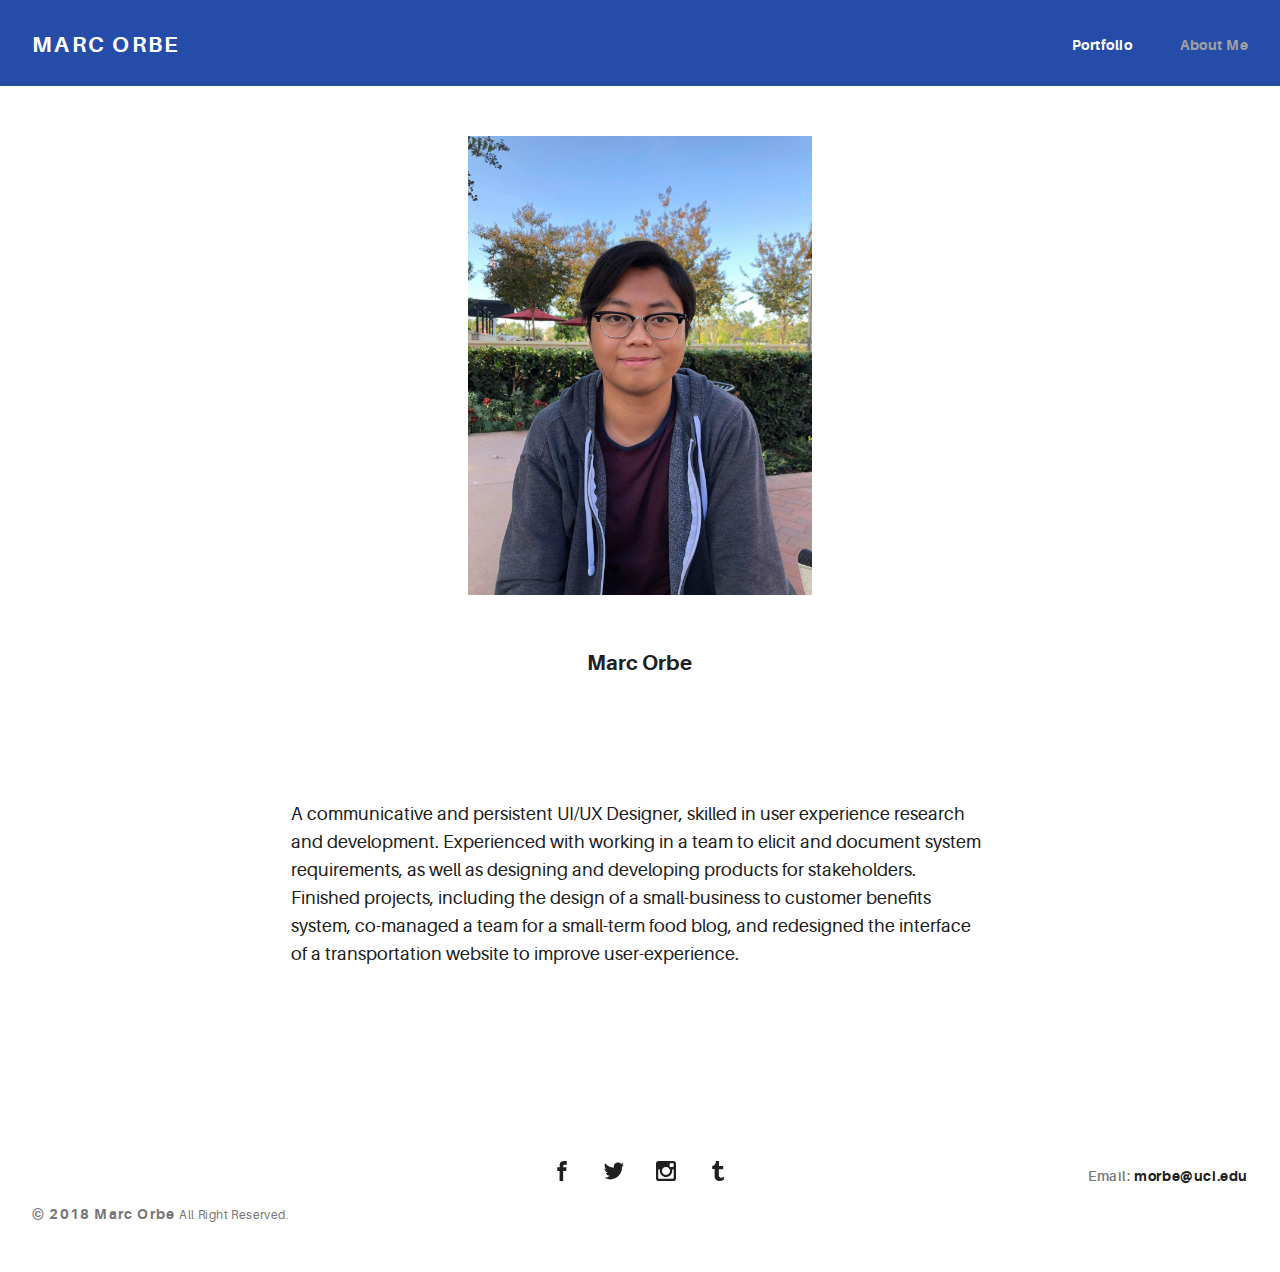
==== commit d37118e0: "About Me" ====
--- a/about-me.html
+++ b/about-me.html
@@ -39,47 +39,25 @@
     </header>
     <div class="ae-container-fluid ae-container-fluid--inner rk-main">
       <div class="ae-grid au-xs-ta-center au-mb-4">
-        <div class="ae-grid__item item-lg-4 ae-kappa au-mb-3"><img src="assets/img/team-1.jpg" alt="" class="au-mb-3">
-          <h5 class="ae-u-bolder au-mt-2">Robert T. Williams</h5>
-          <p class="ae-u-bolder au-mb-3">Graphic Designer</p>
-          <p class="au-lg-ta-left au-mb-3 au-pl-4 au-pr-4">Lorem ipsum dolor sit amet, consectetur adipiscing elit, sed do eiusmod tempor.</p><a href="#0" class="ae-u-bolder au-underline">@robertwilliams</a>
+        <div class="ae-grid__item item-lg-4 ae-kappa au-mb-3"><img src="" alt="" class="au-mb-3">
+          <h5 class="ae-u-bolder au-mt-2"></h5>
+          <p class="ae-u-bolder au-mb-3"></p>
         </div>
-        <div class="ae-grid__item item-lg-4 ae-kappa au-mb-3"><img src="assets/img/team-2.jpg" alt="" class="au-mb-3">
-          <h5 class="ae-u-bolder au-mt-2">Angelina B. Widow</h5>
-          <p class="ae-u-bolder au-mb-3">Founder / CEO</p>
-          <p class="au-lg-ta-left au-mb-3 au-pl-4 au-pr-4">Ullamco laboris nisi ut aliquip ex ea commodo consequat. Duis aute irure dolor in reprehenderit.</p><a href="#0" class="ae-u-bolder au-underline">@angelinawidow</a>
+        <div class="ae-grid__item item-lg-4 ae-kappa au-mb-3"><img src="assets/img/IMG_6293.JPG" alt="" class="au-mb-3">
+          <h5 class="ae-u-bolder au-mt-2">Marc Orbe</h5>
         </div>
-        <div class="ae-grid__item item-lg-4 ae-kappa au-mb-3"><img src="assets/img/team-3.jpg" alt="" class="au-mb-3">
-          <h5 class="ae-u-bolder au-mt-2">Patrick Anderson</h5>
-          <p class="ae-u-bolder au-mb-3">Art Director</p>
-          <p class="au-lg-ta-left au-mb-3 au-pl-4 au-pr-4">Excepteur sint occaecat cupidatat non proident, sunt in culpa qui officia deserunt mollit anim id est laborum.</p><a href="#0" class="ae-u-bolder au-underline">@patrickanderson</a>
+        <div class="ae-grid__item item-lg-4 ae-kappa au-mb-3"><img src="" alt="" class="au-mb-3">
+          <h5 class="ae-u-bolder au-mt-2"></h5>
+          <p class="ae-u-bolder au-mb-3"></p>
         </div>
       </div>
       <div class="ae-grid au-pt-2">
         <div class="ae-grid__item item-lg-8 item-lg--offset-2">
-          <h4 class="ae-u-bolder">Title example</h4>
-          <p>Totam rem aperiam, eaque ipsa quae ab illo inventore veritatis et quasi architecto beatae vitae dicta sunt explicabo. Nemo enim ipsam voluptatem quia voluptas sit aspernatur.</p>
+          <p>A communicative and persistent UI/UX Designer, skilled in user experience research and development. Experienced with working in a team to elicit and document system requirements, as well as designing and developing products for stakeholders. Finished projects, including the design of a small-business to customer benefits system, co-managed a team for a small-term food blog, and redesigned the interface of a transportation website to improve user-experience.</p>
         </div>
+     
       </div>
-      <div class="ae-grid ae-grid--alt au-xs-ptp-1">
-        <div class="ae-grid__item--alt item-lg-4">
-          <h6 class="ae-u-boldest">About Us</h6>
-          <p class="au-lh-3">Lorem ipsum dolor sit amet, consectetur adipiscing elit, sed do eiusmod tempor incididunt ut labore et dolore magna aliqua. Ut enim ad minim veniam, quis nostrud exercitation ullamco laboris nisi ut aliquip ex ea commodo consequat. </p>
-        </div>
-        <div class="ae-grid__item--alt item-lg-4">
-          <h6 class="ae-u-boldest">Our Mission</h6>
-          <p class="au-lh-3">Duis aute irure dolor in reprehenderit in voluptate velit esse cillum dolore eu fugiat nulla pariatur. <br>Excepteur sint occaecat cupidatat non proident, sunt in culpa qui officia deserunt mollit anim id est laborum.</p>
-        </div>
-        <div class="ae-grid__item--alt item-lg-4">
-          <h6 class="ae-u-boldest">Our Clients</h6>
-          <p class="au-lh-3">Sed ut perspiciatis unde omnis iste natus error sit voluptatem accusantium doloremque laudantium, totam rem aperiam, eaque ipsa quae ab illo inventore veritatis et quasi architecto beatae vitae dicta sunt explicabo. </p>
-          <p class="au-lh-3">Nemo enim ipsam voluptatem quia voluptas</p>
-        </div>
-      </div>
-      <p class="au-flex au-pt-4 group-buttons"><a href="portfolio.html" class="au-mt-4 arrow-button arrow-button--right arrow-button--out">View Our Portfolio<span class="arrow-cont">
-            <svg>
-              <use xlink:href="assets/img/symbols.svg#arrow"></use>
-            </svg></span></a></p>
+
     </div>
     <footer class="ae-container-fluid rk-footer ">
       <div class="ae-grid ae-grid--collapse">
--- a/assets/css/urku.css
+++ b/assets/css/urku.css
@@ -9,6 +9,21 @@
 body {
   margin: 0;
 }
+
+.container {
+    margin: 10px;
+    width: 115px;
+    height: 115px;
+    line-height: 115px;
+    text-align: center;
+    border: 1px solid red;
+}
+.resize_fit_center {
+    max-width:100%;
+    max-height:100%;
+    vertical-align: middle;
+}
+
 
 .rk-container {
   margin-right: auto;
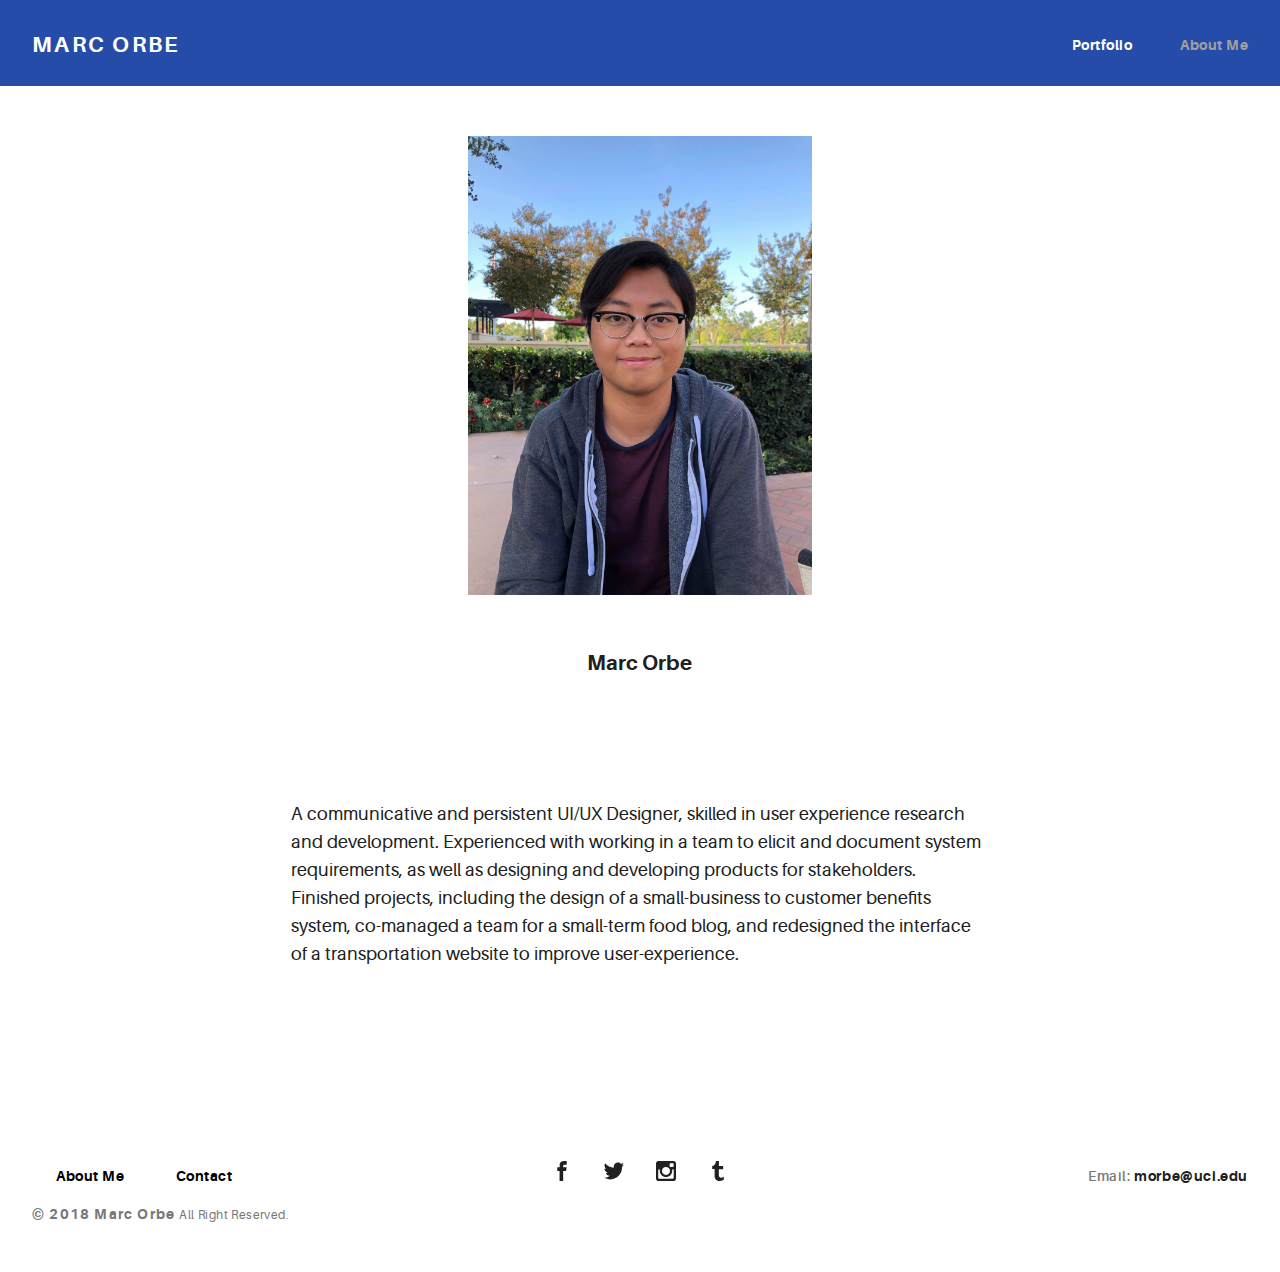
==== commit 9fff99d0: "bottom-rk" ====
--- a/about-me.html
+++ b/about-me.html
@@ -63,9 +63,9 @@
       <div class="ae-grid ae-grid--collapse">
         <div class="ae-grid__item item-lg-4 au-xs-ta-center au-lg-ta-left">
           <ul class="rk-menu rk-footer-menu">
-            <li class="rk-menu__item"><a href="about-me.html" class="rk-menu__link">About Me</a>
+            <li class="bottom-rk-menu__item"><a href="about-me.html" class="rk-menu__link">About Me</a>
             </li>
-            <li class="rk-menu__item"><a href="contact.html" class="rk-menu__link">Contact</a>
+            <li class="bottom-rk-menu__item"><a href="contact.html" class="rk-menu__link">Contact</a>
             </li>
           </ul>
           <p class="rk-footer__text rk-footer__copy "> <span class="ae-u-bold">© </span><span class="ae-u-bolder">2018 Marc Orbe </span>All Right Reserved.</p>
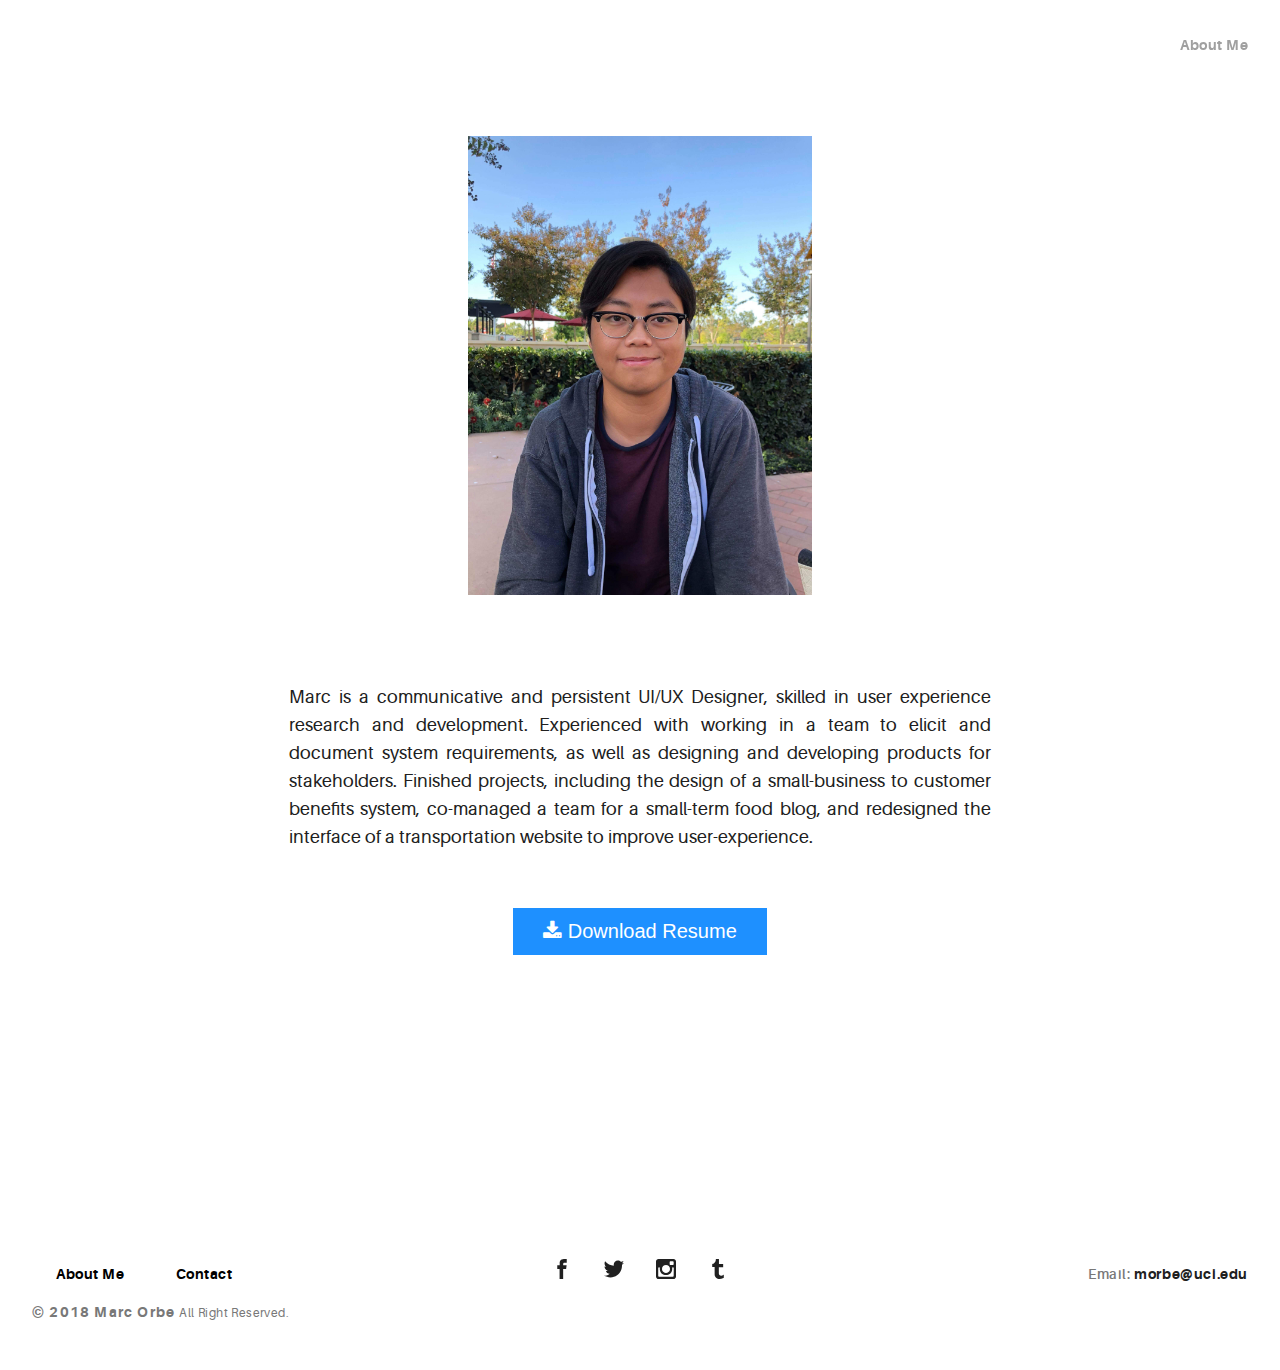
==== commit 2334e05a: "color" ====
--- a/about-me.html
+++ b/about-me.html
@@ -40,21 +40,51 @@
     <div class="ae-container-fluid ae-container-fluid--inner rk-main">
       <div class="ae-grid au-xs-ta-center au-mb-4">
         <div class="ae-grid__item item-lg-4 ae-kappa au-mb-3"><img src="" alt="" class="au-mb-3">
-          <h5 class="ae-u-bolder au-mt-2"></h5>
-          <p class="ae-u-bolder au-mb-3"></p>
         </div>
         <div class="ae-grid__item item-lg-4 ae-kappa au-mb-3"><img src="assets/img/IMG_6293.JPG" alt="" class="au-mb-3">
-          <h5 class="ae-u-bolder au-mt-2">Marc Orbe</h5>
         </div>
+         <div class="ae-grid au-pt-2">
+        <div class="ae-grid__item item-lg-8 item-lg--offset-2">
+          <p> Marc is a communicative and persistent UI/UX Designer, skilled in user experience research and development. Experienced with working in a team to elicit and document system requirements, as well as designing and developing products for stakeholders. Finished projects, including the design of a small-business to customer benefits system, co-managed a team for a small-term food blog, and redesigned the interface of a transportation website to improve user-experience. </p>
+        </div>
+
+      <head>
+<meta name="viewport" content="width=device-width, initial-scale=1">
+<!-- Add icon library -->
+<link rel="stylesheet" href="https://cdnjs.cloudflare.com/ajax/libs/font-awesome/4.7.0/css/font-awesome.min.css">
+<style>
+.btn {
+    background-color: DodgerBlue;
+    border: none;
+    color: white;
+    padding: 12px 30px;
+    cursor: pointer;
+    font-size: 20px;
+    margin: auto;
+    margin-top: 2rem;
+
+}
+
+/* Darker background on mouse-over */
+.btn:hover {
+    background-color: RoyalBlue;
+}
+</style>
+</head>
+<body>
+
+
+
+<button class="btn"><i class="fa fa-download"></i> Download Resume</button>
+
+
+</body>
+     
+      </div>
         <div class="ae-grid__item item-lg-4 ae-kappa au-mb-3"><img src="" alt="" class="au-mb-3">
-          <h5 class="ae-u-bolder au-mt-2"></h5>
-          <p class="ae-u-bolder au-mb-3"></p>
         </div>
       </div>
-      <div class="ae-grid au-pt-2">
-        <div class="ae-grid__item item-lg-8 item-lg--offset-2">
-          <p>A communicative and persistent UI/UX Designer, skilled in user experience research and development. Experienced with working in a team to elicit and document system requirements, as well as designing and developing products for stakeholders. Finished projects, including the design of a small-business to customer benefits system, co-managed a team for a small-term food blog, and redesigned the interface of a transportation website to improve user-experience.</p>
-        </div>
+
      
       </div>
 
--- a/assets/css/urku.css
+++ b/assets/css/urku.css
@@ -10,6 +10,12 @@
   margin: 0;
 }
 
+div {
+    text-align:justify;  
+    text-justify:auto;
+}
+
+
 .container {
     margin: 10px;
     width: 115px;
@@ -68,7 +74,8 @@
 }
 
 .rk-header {
-  background-color: #264CAA;
+
+  background-color: -webkit-linear-gradient(left, transparent 0%,#264CAA 50%,transparent 100%);
   position: relative;
   z-index: 5;
 }
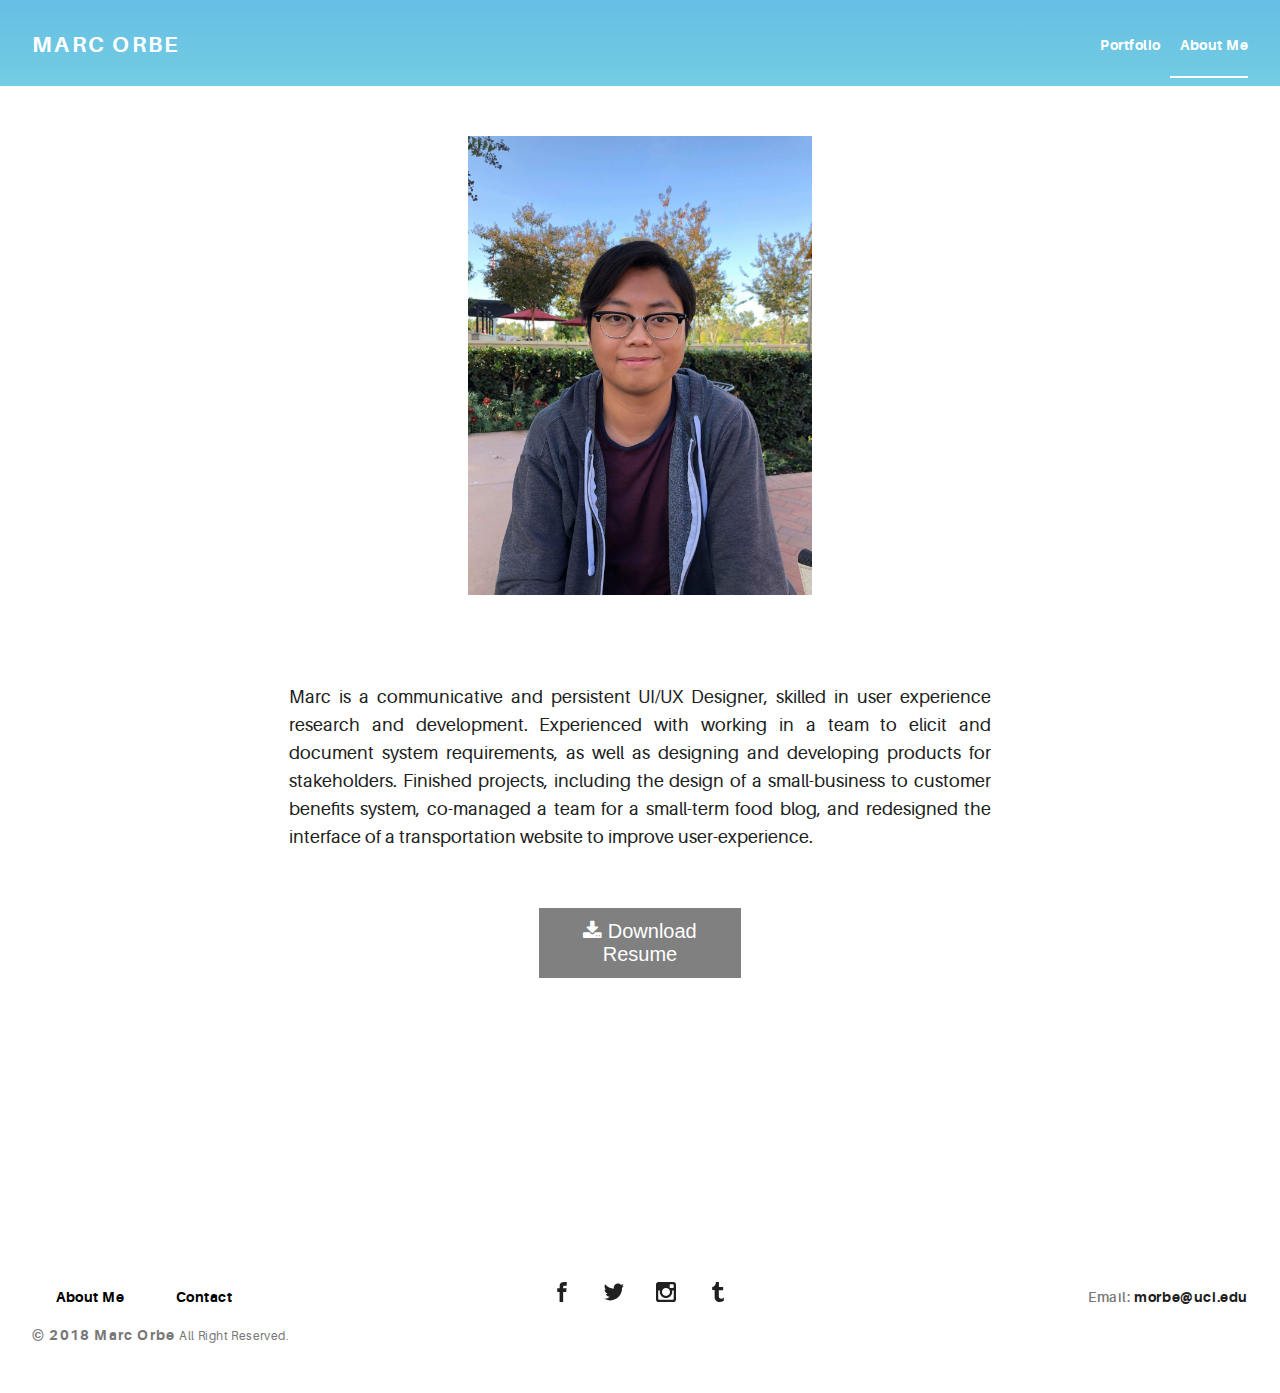
==== commit 86287bd5: "Needs More for Projects" ====
--- a/about-me.html
+++ b/about-me.html
@@ -54,7 +54,7 @@
 <link rel="stylesheet" href="https://cdnjs.cloudflare.com/ajax/libs/font-awesome/4.7.0/css/font-awesome.min.css">
 <style>
 .btn {
-    background-color: DodgerBlue;
+    background-color: Grey;
     border: none;
     color: white;
     padding: 12px 30px;
@@ -62,6 +62,8 @@
     font-size: 20px;
     margin: auto;
     margin-top: 2rem;
+    margin-left: 27rem;
+    margin-right: 27rem
 
 }
 
@@ -74,9 +76,9 @@
 <body>
 
 
-
+<a href="assets/img/Marc-Orbe-Resume.pdf" download>
 <button class="btn"><i class="fa fa-download"></i> Download Resume</button>
-
+</a>
 
 </body>
      
--- a/assets/css/urku.css
+++ b/assets/css/urku.css
@@ -75,7 +75,7 @@
 
 .rk-header {
 
-  background-color: -webkit-linear-gradient(left, transparent 0%,#264CAA 50%,transparent 100%);
+  background: linear-gradient(to bottom, rgba(101, 190, 227, 1), rgba(115, 205, 227, 1));
   position: relative;
   z-index: 5;
 }
@@ -1995,8 +1995,8 @@
 .rk-menu__item {
   color: #fff;
   display: inherit;
-  padding-left: 1.5rem;
-  padding-right: 1.5rem;
+  padding-left: .6rem;
+  padding-right: .6rem;
 }
 
 .project-menu__item{
@@ -2021,8 +2021,10 @@
   padding-right: 0;
 }
 .rk-menu__item.active {
-  color: #a0a0a0;
-}
+  border-bottom: 2px solid white;
+}
+
+
 .rk-menu__link {
   padding-bottom: 1.2rem;
 }
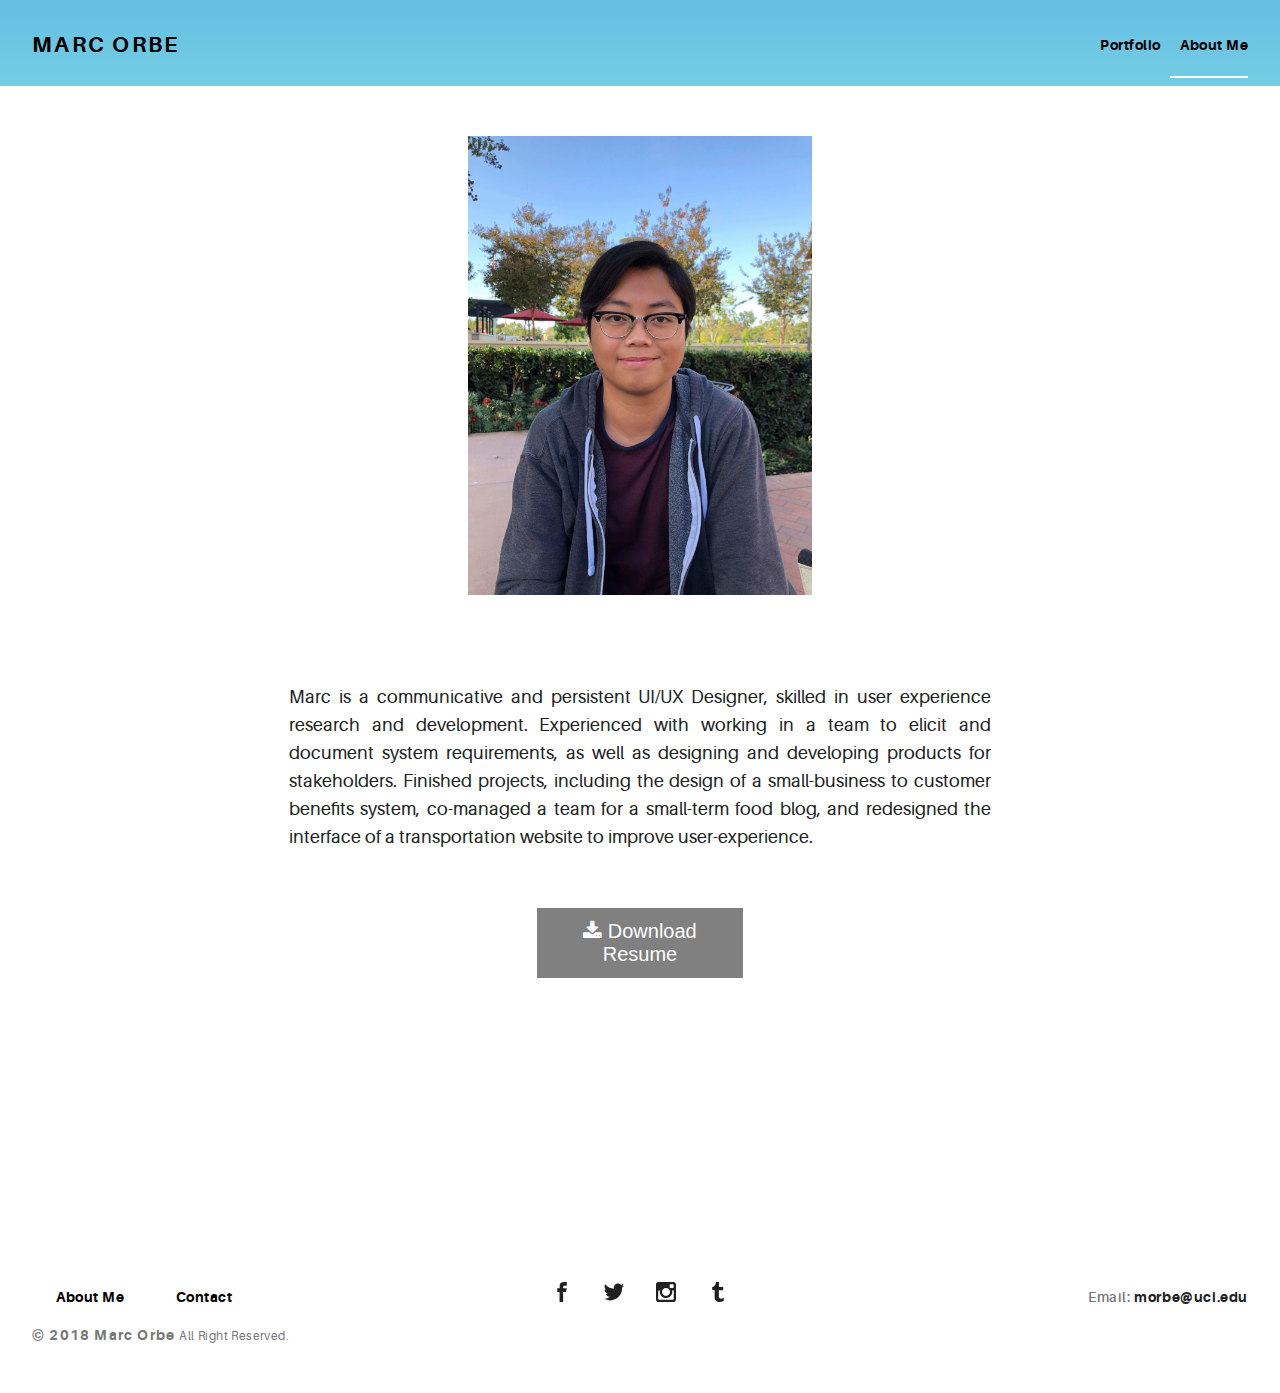
==== commit d2a5bb90: "About Me Formatted" ====
--- a/about-me.html
+++ b/about-me.html
@@ -43,13 +43,10 @@
         </div>
         <div class="ae-grid__item item-lg-4 ae-kappa au-mb-3"><img src="assets/img/IMG_6293.JPG" alt="" class="au-mb-3">
         </div>
-         <div class="ae-grid au-pt-2">
+      <div class="ae-grid au-pt-2">
         <div class="ae-grid__item item-lg-8 item-lg--offset-2">
-          <p> Marc is a communicative and persistent UI/UX Designer, skilled in user experience research and development. Experienced with working in a team to elicit and document system requirements, as well as designing and developing products for stakeholders. Finished projects, including the design of a small-business to customer benefits system, co-managed a team for a small-term food blog, and redesigned the interface of a transportation website to improve user-experience. </p>
-        </div>
-
-      <head>
-<meta name="viewport" content="width=device-width, initial-scale=1">
+          <p>Marc is a communicative and persistent UI/UX Designer, skilled in user experience research and development. Experienced with working in a team to elicit and document system requirements, as well as designing and developing products for stakeholders. Finished projects, including the design of a small-business to customer benefits system, co-managed a team for a small-term food blog, and redesigned the interface of a transportation website to improve user-experience.</p>
+          <meta name="viewport" content="width=device-width, initial-scale=1">
 <!-- Add icon library -->
 <link rel="stylesheet" href="https://cdnjs.cloudflare.com/ajax/libs/font-awesome/4.7.0/css/font-awesome.min.css">
 <style>
@@ -62,8 +59,8 @@
     font-size: 20px;
     margin: auto;
     margin-top: 2rem;
-    margin-left: 27rem;
-    margin-right: 27rem
+    margin-left: 15.5rem;
+    margin-right: 15.5rem
 
 }
 
@@ -86,11 +83,13 @@
         <div class="ae-grid__item item-lg-4 ae-kappa au-mb-3"><img src="" alt="" class="au-mb-3">
         </div>
       </div>
-
-     
       </div>
 
     </div>
+          </div>
+        </div>
+      </div>
+        
     <footer class="ae-container-fluid rk-footer ">
       <div class="ae-grid ae-grid--collapse">
         <div class="ae-grid__item item-lg-4 au-xs-ta-center au-lg-ta-left">
--- a/assets/css/urku.css
+++ b/assets/css/urku.css
@@ -12,7 +12,6 @@
 
 div {
     text-align:justify;  
-    text-justify:auto;
 }
 
 
@@ -121,7 +120,7 @@
   width: 20%;
   
   padding-bottom: 1rem;
-  color: #fff; /*\logo color\*/
+  color: #000000; /*\logo color\*/
 
 }
 .rk-logo sup {
@@ -1993,7 +1992,7 @@
   padding-top: .16rem;
 }
 .rk-menu__item {
-  color: #fff;
+  color: #000000;
   display: inherit;
   padding-left: .6rem;
   padding-right: .6rem;
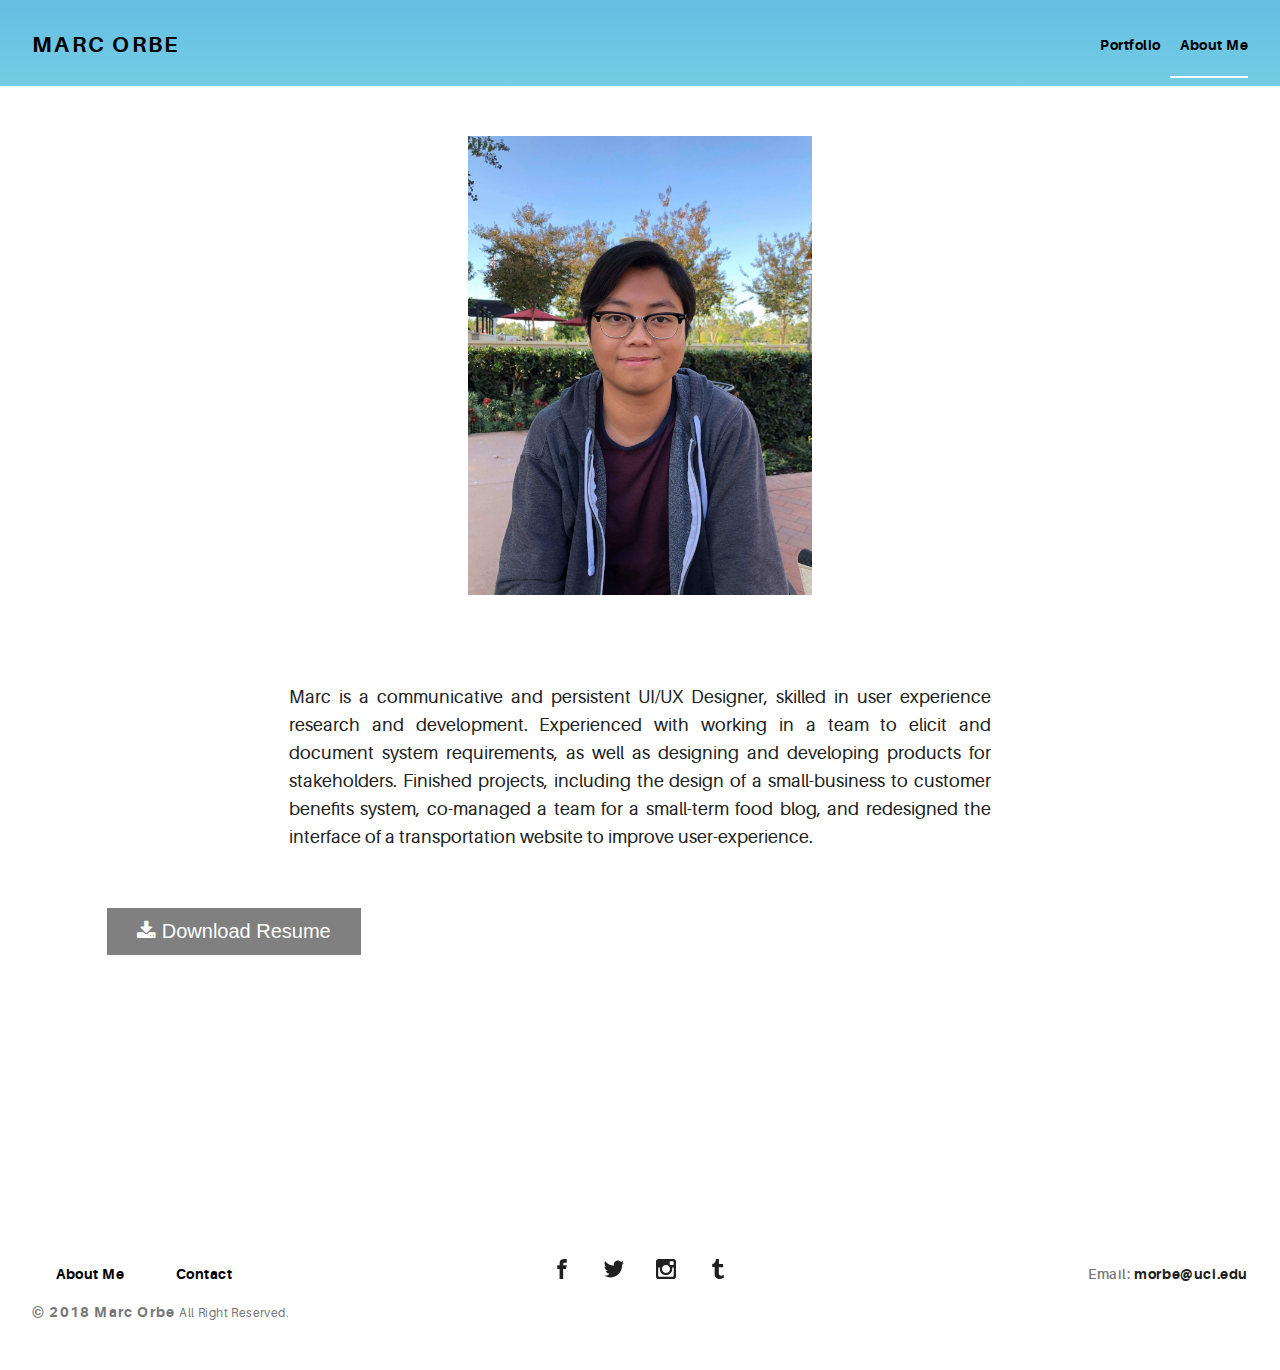
==== commit 8c9e83f3: "change" ====
--- a/about-me.html
+++ b/about-me.html
@@ -46,7 +46,8 @@
       <div class="ae-grid au-pt-2">
         <div class="ae-grid__item item-lg-8 item-lg--offset-2">
           <p>Marc is a communicative and persistent UI/UX Designer, skilled in user experience research and development. Experienced with working in a team to elicit and document system requirements, as well as designing and developing products for stakeholders. Finished projects, including the design of a small-business to customer benefits system, co-managed a team for a small-term food blog, and redesigned the interface of a transportation website to improve user-experience.</p>
-          <meta name="viewport" content="width=device-width, initial-scale=1">
+      </div>
+      <meta name="viewport" content="width=device-width, initial-scale=1">
 <!-- Add icon library -->
 <link rel="stylesheet" href="https://cdnjs.cloudflare.com/ajax/libs/font-awesome/4.7.0/css/font-awesome.min.css">
 <style>
@@ -59,8 +60,8 @@
     font-size: 20px;
     margin: auto;
     margin-top: 2rem;
-    margin-left: 15.5rem;
-    margin-right: 15.5rem
+    margin-left: auto;
+    margin-right: auto;
 
 }
 
@@ -88,7 +89,6 @@
     </div>
           </div>
         </div>
-      </div>
         
     <footer class="ae-container-fluid rk-footer ">
       <div class="ae-grid ae-grid--collapse">
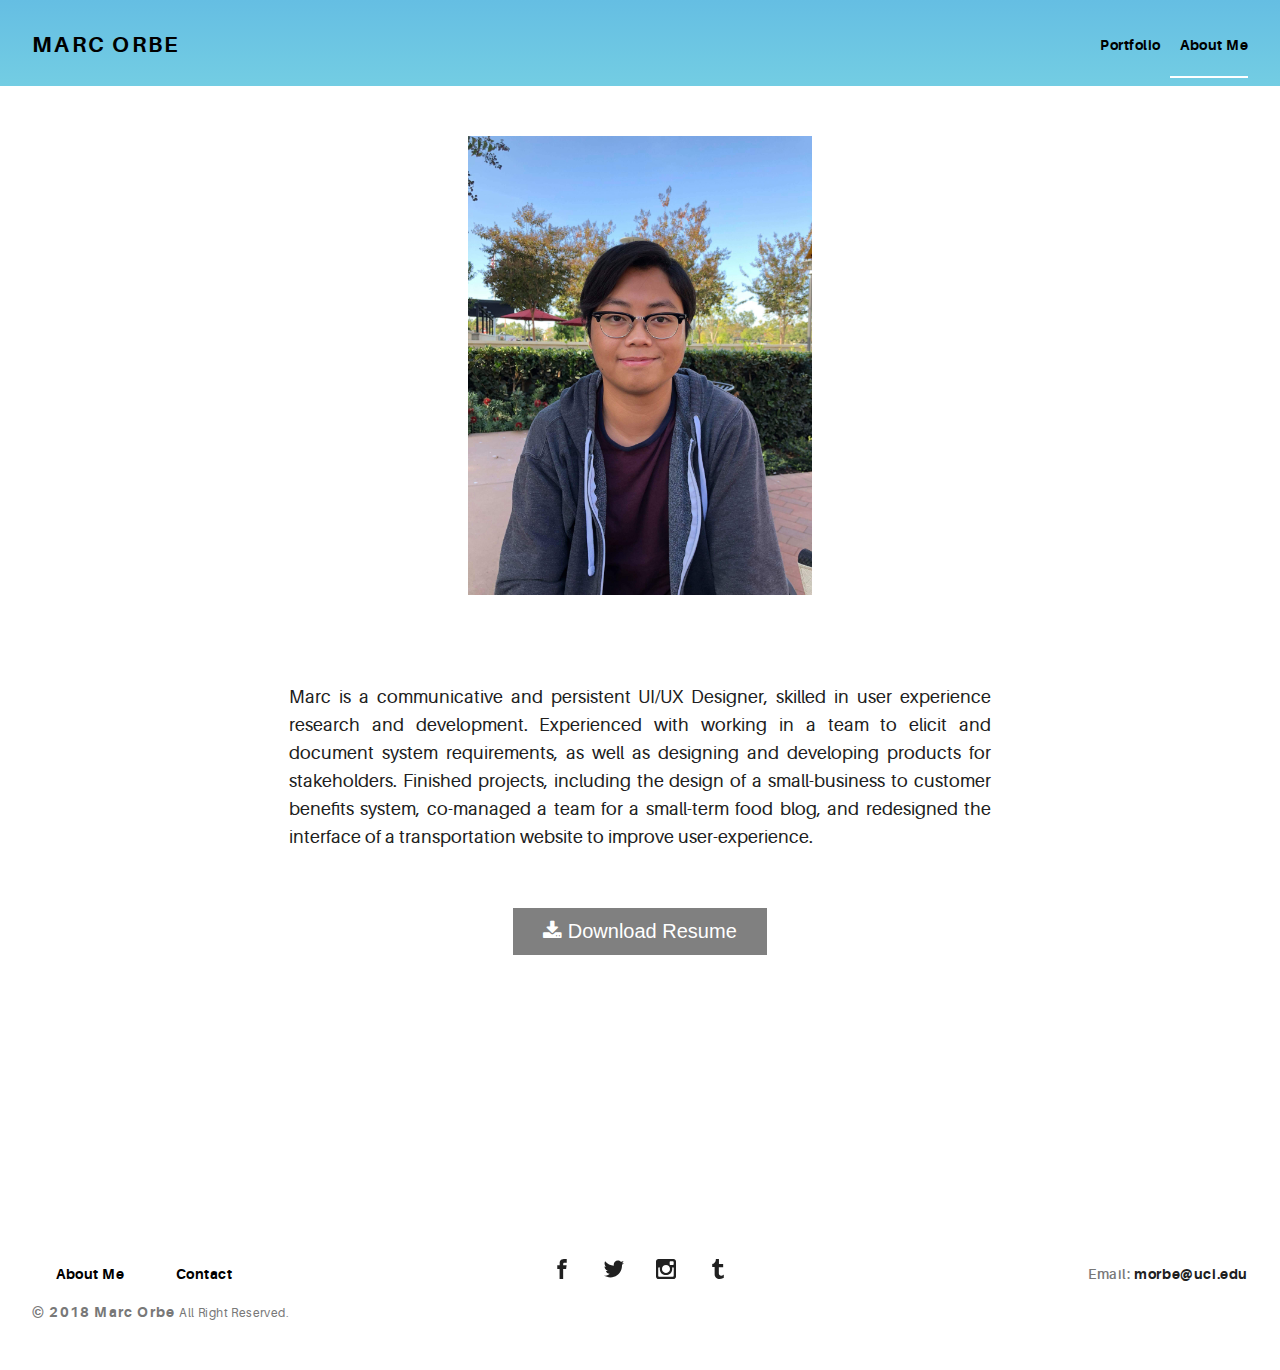
==== commit ff70090c: "Fixed Button for Download" ====
--- a/about-me.html
+++ b/about-me.html
@@ -46,8 +46,8 @@
       <div class="ae-grid au-pt-2">
         <div class="ae-grid__item item-lg-8 item-lg--offset-2">
           <p>Marc is a communicative and persistent UI/UX Designer, skilled in user experience research and development. Experienced with working in a team to elicit and document system requirements, as well as designing and developing products for stakeholders. Finished projects, including the design of a small-business to customer benefits system, co-managed a team for a small-term food blog, and redesigned the interface of a transportation website to improve user-experience.</p>
-      </div>
-      <meta name="viewport" content="width=device-width, initial-scale=1">
+          <div class = "buttonHolder">
+          	   <meta name="viewport" content="width=device-width, initial-scale=1">
 <!-- Add icon library -->
 <link rel="stylesheet" href="https://cdnjs.cloudflare.com/ajax/libs/font-awesome/4.7.0/css/font-awesome.min.css">
 <style>
@@ -58,10 +58,7 @@
     padding: 12px 30px;
     cursor: pointer;
     font-size: 20px;
-    margin: auto;
     margin-top: 2rem;
-    margin-left: auto;
-    margin-right: auto;
 
 }
 
@@ -77,6 +74,8 @@
 <a href="assets/img/Marc-Orbe-Resume.pdf" download>
 <button class="btn"><i class="fa fa-download"></i> Download Resume</button>
 </a>
+      	  </div>
+      </div>
 
 </body>
      
--- a/assets/css/urku.css
+++ b/assets/css/urku.css
@@ -13,6 +13,9 @@
 div {
     text-align:justify;  
 }
+
+.buttonHolder{ text-align: center; }
+
 
 
 .container {
